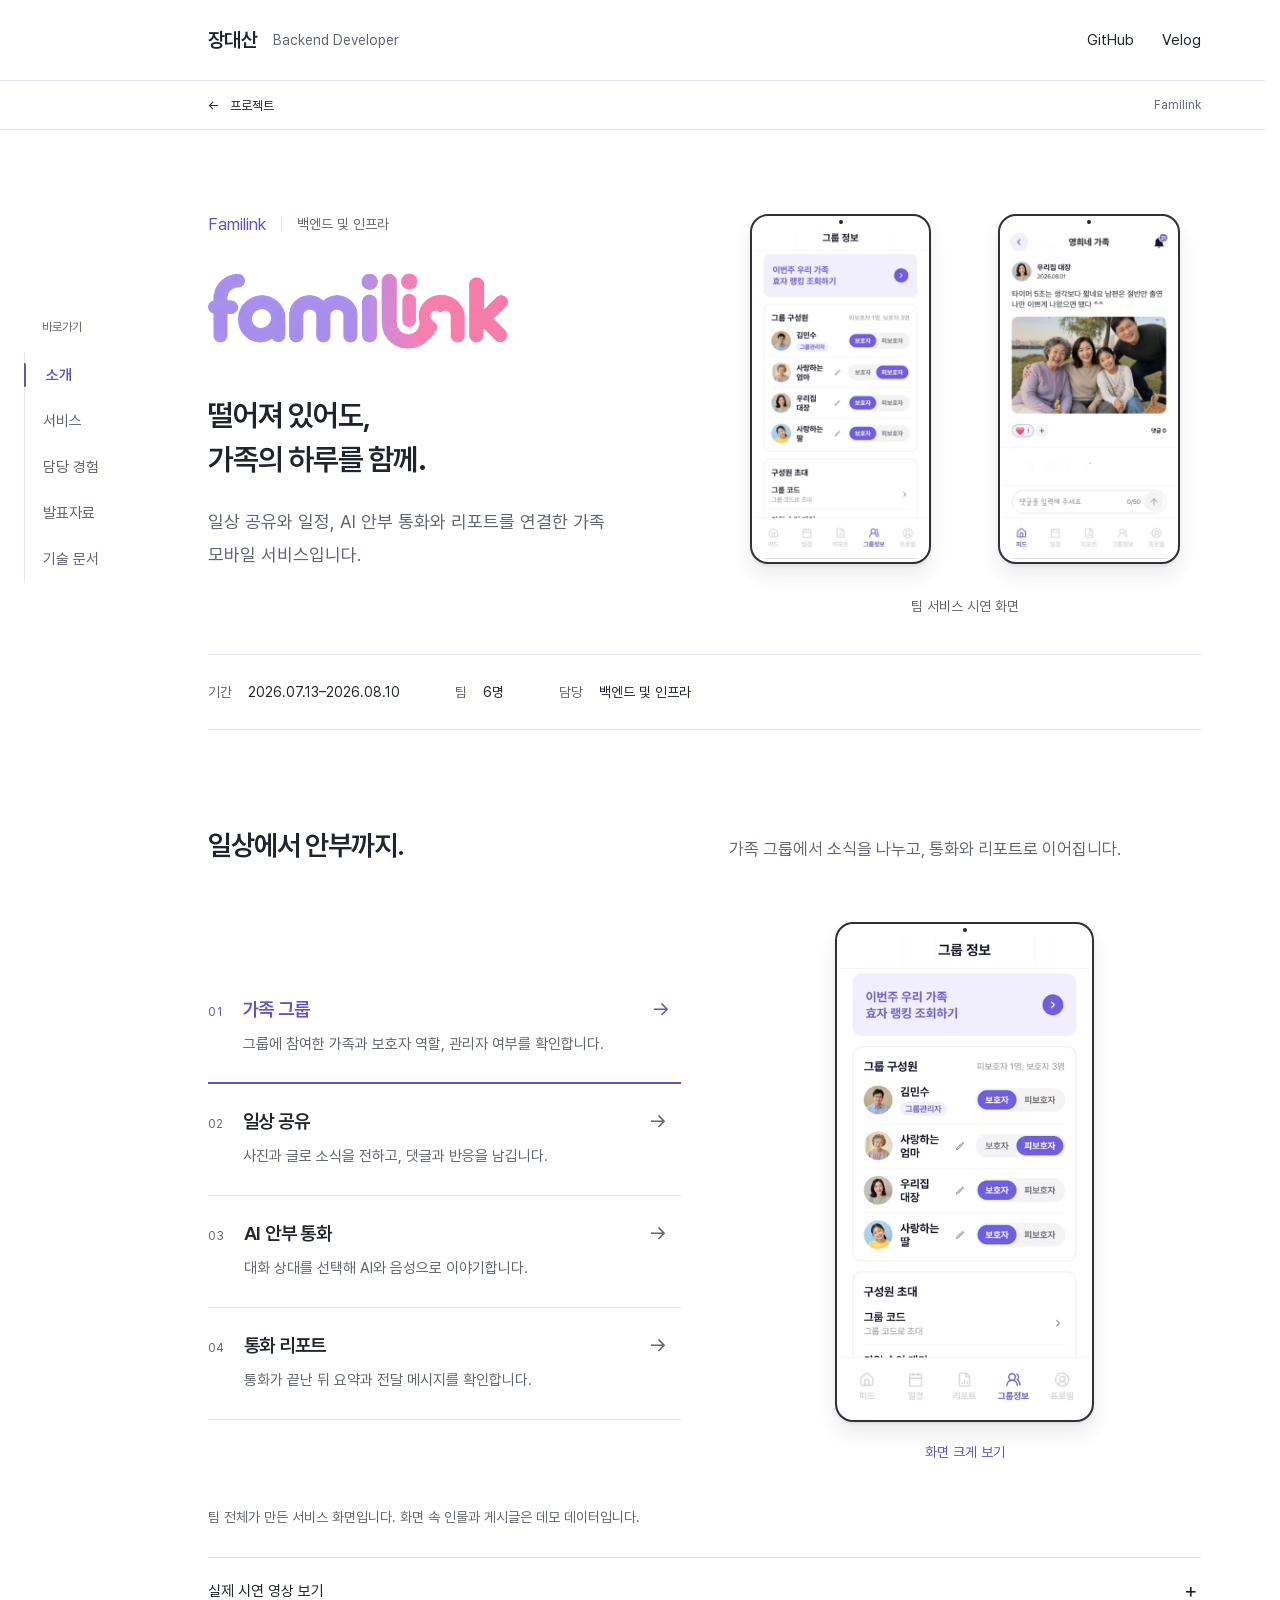
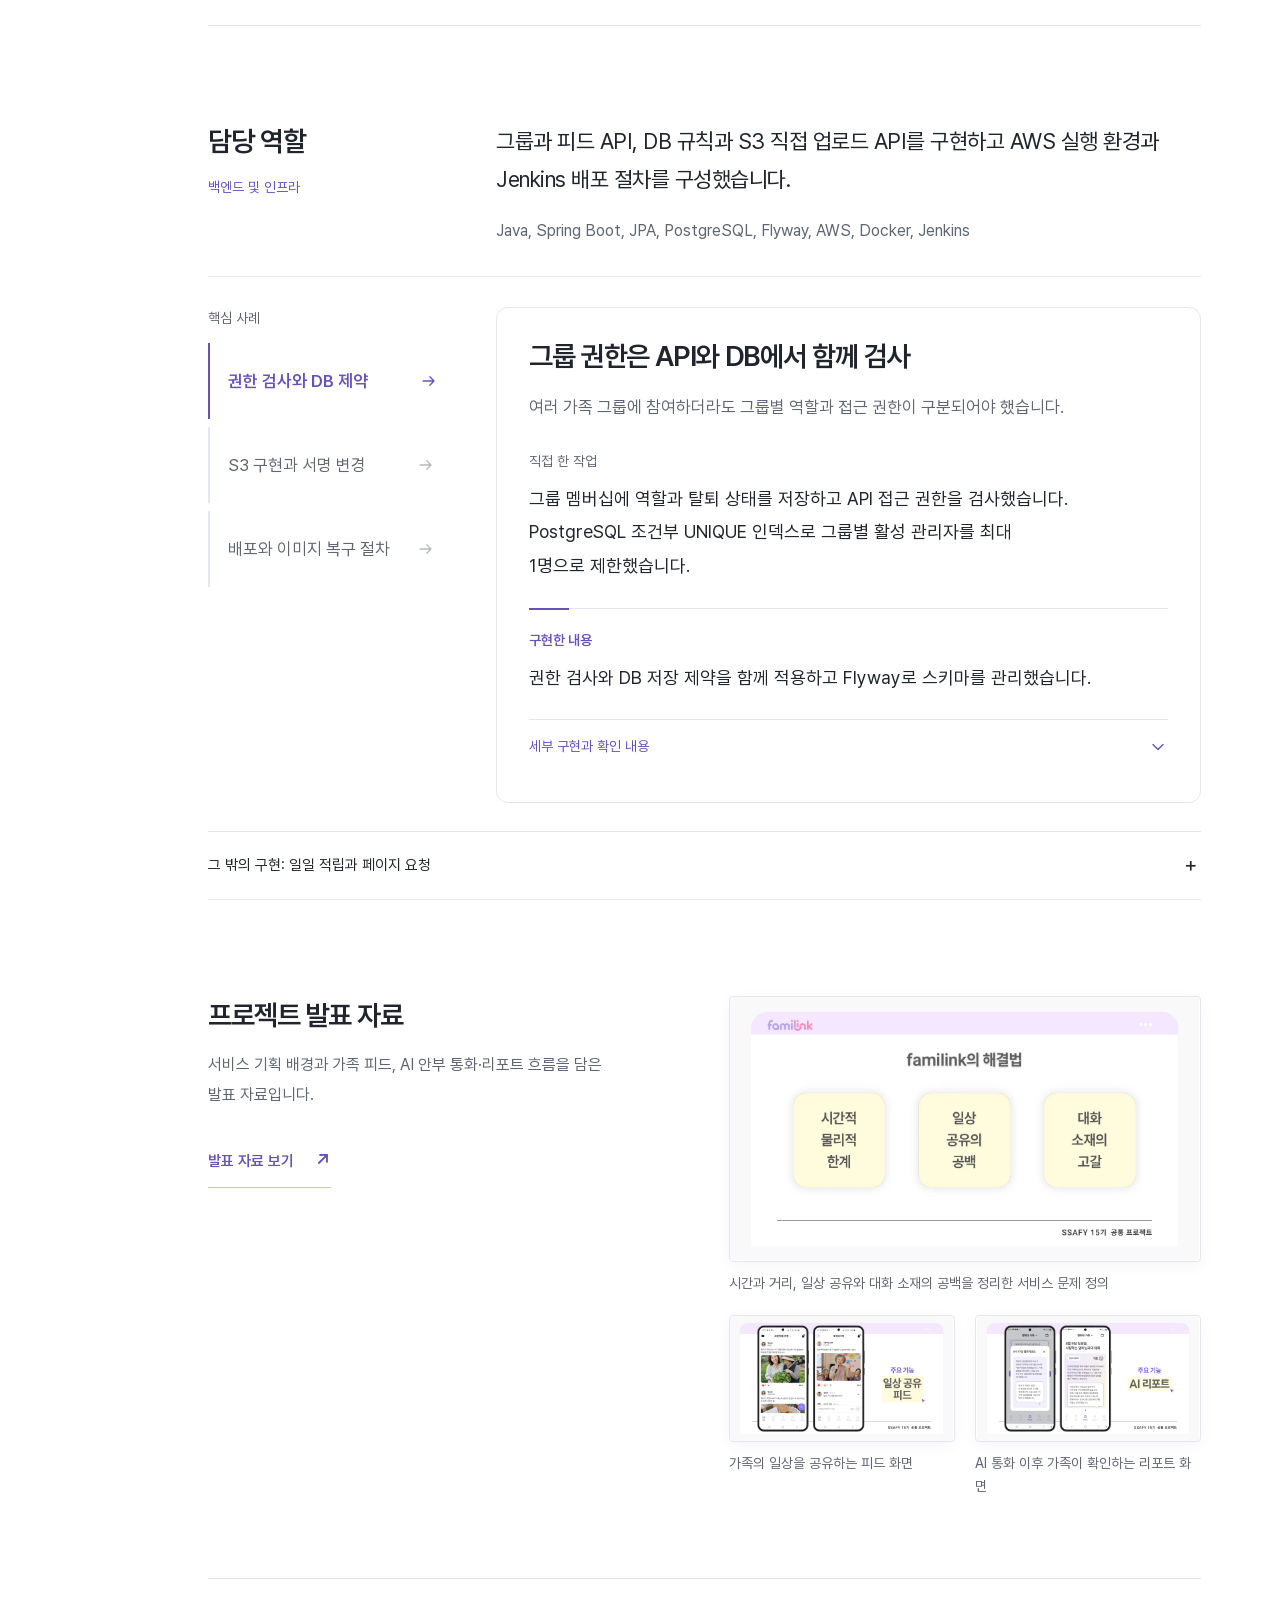
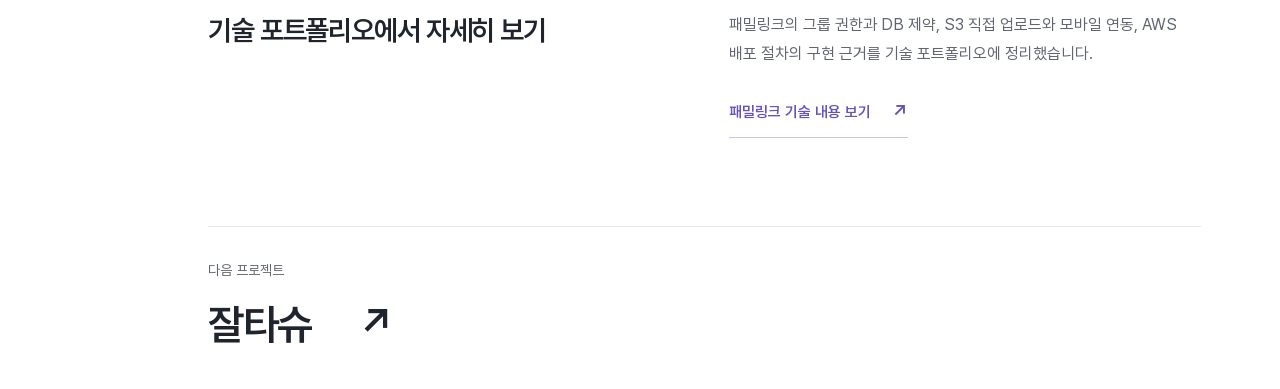
==== projects/familink/index.html @ 9b081c3e "Publish approved portfolio ver2 static files" ====
<!DOCTYPE html><html lang="ko"><head><meta charset="UTF-8"><meta name="viewport" content="width=device-width, initial-scale=1"><meta name="description" content="패밀링크의 실제 서비스 화면과 장대산의 백엔드 및 인프라 구현 경험"><meta name="robots" content="noindex,nofollow"><meta name="theme-color" content="#ffffff"><link rel="icon" href="/shell-favicon.svg"><link rel="preload" href="/fonts/Pretendard-Regular.woff2" as="font" type="font/woff2" crossorigin><title>패밀링크 | 장대산 백엔드 포트폴리오</title><meta name="astro-view-transitions-enabled" content="true"><meta name="astro-view-transitions-fallback" content="none"><script type="module" src="/_astro/ClientRouter.astro_astro_type_script_index_0_lang.BDCjmQ8c.js"></script><link rel="stylesheet" href="/_astro/PortfolioHeader.DW_E1AIn.css"><link rel="stylesheet" href="/_astro/project-logos.CfrNXeBV.css"><link rel="stylesheet" href="/_astro/ProjectReader.1JVlNIBc.css"></head><body><a class="skip-link" href="#main-content">본문 바로가기</a><div class="project-reader shell-with-outline theme-familink" data-reader data-astro-cid-iodezheq><header class="site-header"><a class="site-identity" href="/" aria-label="장대산 포트폴리오 홈">장대산<span>Backend Developer</span></a><nav aria-label="외부 링크"><a href="https://github.com/daesan12" target="_blank" rel="noopener noreferrer">GitHub</a><a href="https://velog.io/@diqkraud/posts" target="_blank" rel="noopener noreferrer">Velog</a></nav></header><aside class="scroll-outline outline-desktop-only" data-scroll-outline><p class="outline-caption" aria-hidden="true">바로가기</p><nav aria-label="패밀링크 페이지 목차"><span class="outline-indicator" data-outline-indicator aria-hidden="true"></span><a href="#overview" data-outline-link="overview" aria-current="location"><span>소개</span></a><a href="#screens" data-outline-link="screens"><span>서비스</span></a><a href="#contribution" data-outline-link="contribution"><span>담당 경험</span></a><a href="#presentation" data-outline-link="presentation"><span>발표자료</span></a><a href="#materials" data-outline-link="materials"><span>기술 문서</span></a></nav></aside><script type="module">var e;function t(){e?.(),e=void 0;let t=document.querySelector(`[data-scroll-outline]`);if(!t)return;let n=new AbortController,r=n.signal,i=[...t.querySelectorAll(`[data-outline-link]`)],a=[...document.querySelectorAll(`[data-section-link]`)],o=i.map(e=>document.getElementById(e.dataset.outlineLink)),s=t.querySelector(`nav`),c=t.querySelector(`[data-outline-indicator]`),l=matchMedia(`(prefers-reduced-motion: reduce)`),u=matchMedia(`(min-width:1280px)`),d=document.querySelector(`.site-header`),f=document.querySelector(`.project-progress`),p=document.querySelector(`main`),m=[],h=[],g=0,_=!0,v=-1,y=null,b=160,x=0,S=()=>{g=0,_&&=(m=o.map(e=>e?e.getBoundingClientRect().top+scrollY:1/0),h=i.map(e=>e.offsetTop+(e.offsetHeight-24)/2),b=u.matches?Math.min(200,innerHeight*.24):f?f.offsetHeight+30:(d?.offsetHeight||0)+t.offsetHeight+24,x=document.documentElement.scrollHeight-innerHeight,!1);let e=0;if(m.forEach((t,n)=>{t<=scrollY+b&&(e=n)}),scrollY>0&&scrollY>=x-6&&(e=i.length-1),y!==null&&(e=y),e!==v&&(v=e,i.forEach((t,n)=>{n===e?t.setAttribute(`aria-current`,`location`):t.removeAttribute(`aria-current`)}),a.forEach(t=>{t.dataset.sectionLink===i[e].dataset.outlineLink?t.setAttribute(`aria-current`,`location`):t.removeAttribute(`aria-current`)}),c.style.transform=`translateY(${h[e]||0}px)`,!u.matches&&t.offsetHeight)){let t=i[e];s.scrollTo({left:Math.max(0,t.offsetLeft-(s.clientWidth-t.offsetWidth)/2),behavior:l.matches?`instant`:`smooth`})}},C=()=>{g||=requestAnimationFrame(S)},w=()=>{_=!0,v=-1,C()},T=()=>{y!==null&&(y=null,v=-1,C())},E=e=>{y=e,v=-1,C()};i.forEach((e,t)=>e.addEventListener(`click`,n=>{if(n.ctrlKey||n.metaKey||n.shiftKey||n.altKey||!o[t]||(E(t),n.defaultPrevented))return;n.preventDefault();let r=o[t];r.hasAttribute(`tabindex`)||(r.tabIndex=-1);let i=new URL(location.href);i.hash=e.hash,history.replaceState(history.state,``,i),r.focus({preventScroll:!0}),r.scrollIntoView({block:`start`,behavior:l.matches?`instant`:`smooth`})},{signal:r})),a.forEach(e=>e.addEventListener(`click`,t=>{if(t.ctrlKey||t.metaKey||t.shiftKey||t.altKey)return;let n=i.findIndex(t=>t.dataset.outlineLink===e.dataset.sectionLink);n>=0&&E(n)},{signal:r})),addEventListener(`wheel`,T,{passive:!0,signal:r}),addEventListener(`touchstart`,T,{passive:!0,signal:r}),addEventListener(`pointerdown`,e=>{e.target?.closest(`[data-scroll-outline],[data-section-link]`)||T()},{passive:!0,signal:r}),addEventListener(`keydown`,e=>{e.target?.closest(`input,textarea,select,[role="tablist"],[contenteditable="true"]`)||[`ArrowUp`,`ArrowDown`,`PageUp`,`PageDown`,`Home`,`End`,` `].includes(e.key)&&T()},{signal:r}),addEventListener(`scroll`,C,{passive:!0,signal:r}),addEventListener(`resize`,w,{signal:r}),u.addEventListener(`change`,w,{signal:r}),document.querySelectorAll(`details`).forEach(e=>e.addEventListener(`toggle`,w,{signal:r}));let D=typeof ResizeObserver<`u`?new ResizeObserver(w):void 0;p&&D?.observe(p),document.fonts.ready.then(()=>{r.aborted||w()}),S(),e=()=>{n.abort(),D?.disconnect(),cancelAnimationFrame(g)}}document.addEventListener(`astro:page-load`,t),document.addEventListener(`astro:before-swap`,()=>e?.()),document.readyState!==`loading`&&t();</script><div class="project-progress" data-astro-cid-iodezheq><div data-astro-cid-iodezheq><a href="/#projects" class="project-back" aria-label="홈의 프로젝트 목록으로" data-astro-cid-iodezheq>← <span data-astro-cid-iodezheq>프로젝트</span></a><nav aria-label="패밀링크 페이지 탐색" data-astro-cid-iodezheq><a href="#overview" data-section-link="overview" aria-current="location" data-astro-cid-iodezheq>소개</a><a href="#screens" data-section-link="screens" data-astro-cid-iodezheq>서비스</a><a href="#contribution" data-section-link="contribution" data-astro-cid-iodezheq>담당 경험</a><a href="#presentation" data-section-link="presentation" data-astro-cid-iodezheq>발표자료</a><a href="#materials" data-section-link="materials" data-astro-cid-iodezheq>기술 문서</a></nav><span class="progress-name" data-astro-cid-iodezheq>Familink</span></div></div><main id="main-content" class="workspace" data-astro-cid-iodezheq><section id="overview" class="study-hero" data-toc-section tabindex="-1" data-astro-cid-iodezheq><div class="hero-copy" data-astro-cid-iodezheq><p class="project-name" data-astro-cid-iodezheq>Familink<span data-astro-cid-iodezheq>백엔드 및 인프라</span></p><h1 class="project-brand" data-astro-cid-iodezheq><img class="project-brand-image" src="/images/familink/service/logo-hires-20261025.png" width="2172" height="724" alt="패밀링크" data-astro-cid-iodezheq></h1><h2 data-astro-cid-iodezheq><span data-astro-cid-iodezheq>떨어져 있어도,</span><span data-astro-cid-iodezheq>가족의 하루를 함께.</span></h2><p class="service-description" data-astro-cid-iodezheq>일상 공유와 일정, AI 안부 통화와 리포트를 연결한 가족 모바일 서비스입니다.</p></div><div class="hero-media" aria-label="패밀링크 실제 시연 화면" data-astro-cid-iodezheq><div class="hero-screen" style="min-width:0" data-astro-cid-iodezheq><div class="project-device" style="--screen-width:720;--screen-height:1390;--capture-height:111.07913669064749%;--capture-top:-4.60431654676259%"><div class="project-device-display"><img class="project-device-capture" src="/images/familink/service/group.webp" width="720" height="1544" alt="패밀링크 그룹 정보 화면. 보호자와 피보호자, 그룹 관리자가 구분되어 있다." loading="eager" fetchpriority="high"></div></div></div><div class="hero-screen" style="min-width:0" data-astro-cid-iodezheq><div class="project-device" style="--screen-width:720;--screen-height:1390;--capture-height:111.07913669064749%;--capture-top:-4.60431654676259%"><div class="project-device-display"><img class="project-device-capture" src="/images/familink/service/feed.webp" width="720" height="1544" alt="패밀링크 가족 피드 상세 화면. 사진 게시글과 반응, 댓글 입력 영역이 보인다." loading="eager" fetchpriority="auto"></div></div></div><span data-astro-cid-iodezheq>팀 서비스 시연 화면</span></div><dl class="project-facts" data-astro-cid-iodezheq><div data-astro-cid-iodezheq><dt data-astro-cid-iodezheq>기간</dt><dd data-astro-cid-iodezheq>2026.07.13–2026.08.10</dd></div><div data-astro-cid-iodezheq><dt data-astro-cid-iodezheq>팀</dt><dd data-astro-cid-iodezheq>6명</dd></div><div data-astro-cid-iodezheq><dt data-astro-cid-iodezheq>담당</dt><dd data-astro-cid-iodezheq>백엔드 및 인프라</dd></div></dl></section><section id="screens" class="study-section service-section" data-toc-section tabindex="-1" data-astro-cid-iodezheq><div class="section-heading" data-reveal data-astro-cid-iodezheq><h2 data-astro-cid-iodezheq>일상에서 안부까지.</h2><p data-astro-cid-iodezheq>가족 그룹에서 소식을 나누고, 통화와 리포트로 이어집니다.</p></div><div class="service-explorer" data-explorer><div class="screen-steps" aria-label="서비스 화면 선택"><a href="#screen-0" data-screen-choice="0" class="screen-step is-active"><span class="step-count" aria-hidden="true">01</span><span><strong>가족 그룹</strong><span class="step-description">그룹에 참여한 가족과 보호자 역할, 관리자 여부를 확인합니다.</span></span><span class="step-arrow" aria-hidden="true">→</span></a><a href="#screen-1" data-screen-choice="1" class="screen-step"><span class="step-count" aria-hidden="true">02</span><span><strong>일상 공유</strong><span class="step-description">사진과 글로 소식을 전하고, 댓글과 반응을 남깁니다.</span></span><span class="step-arrow" aria-hidden="true">→</span></a><a href="#screen-2" data-screen-choice="2" class="screen-step"><span class="step-count" aria-hidden="true">03</span><span><strong>AI 안부 통화</strong><span class="step-description">대화 상대를 선택해 AI와 음성으로 이야기합니다.</span></span><span class="step-arrow" aria-hidden="true">→</span></a><a href="#screen-3" data-screen-choice="3" class="screen-step"><span class="step-count" aria-hidden="true">04</span><span><strong>통화 리포트</strong><span class="step-description">통화가 끝난 뒤 요약과 전달 메시지를 확인합니다.</span></span><span class="step-arrow" aria-hidden="true">→</span></a></div><div class="screen-panels"><figure id="screen-0" data-screen-panel="0" class="screen-panel" aria-label="가족 그룹 서비스 화면"><a href="/images/familink/service/group.webp" data-enlarge data-title="가족 그룹" data-alt="패밀링크 그룹 정보 화면. 보호자와 피보호자, 그룹 관리자가 구분되어 있다." class="screen-zoom" aria-label="가족 그룹 화면 확대"><div class="project-device" style="--screen-width:720;--screen-height:1390;--capture-height:111.07913669064749%;--capture-top:-4.60431654676259%"><div class="project-device-display"><img class="project-device-capture" src="/images/familink/service/group.webp" width="720" height="1544" alt="패밀링크 그룹 정보 화면. 보호자와 피보호자, 그룹 관리자가 구분되어 있다." loading="lazy" fetchpriority="auto"></div></div><span>화면 크게 보기</span></a><p class="selected-screen-description">그룹에 참여한 가족과 보호자 역할, 관리자 여부를 확인합니다.</p></figure><figure id="screen-1" data-screen-panel="1" class="screen-panel" aria-label="일상 공유 서비스 화면"><a href="/images/familink/service/feed.webp" data-enlarge data-title="일상 공유" data-alt="패밀링크 가족 피드 상세 화면. 사진 게시글과 반응, 댓글 입력 영역이 보인다." class="screen-zoom" aria-label="일상 공유 화면 확대"><div class="project-device" style="--screen-width:720;--screen-height:1390;--capture-height:111.07913669064749%;--capture-top:-4.60431654676259%"><div class="project-device-display"><img class="project-device-capture" src="/images/familink/service/feed.webp" width="720" height="1544" alt="패밀링크 가족 피드 상세 화면. 사진 게시글과 반응, 댓글 입력 영역이 보인다." loading="lazy" fetchpriority="auto"></div></div><span>화면 크게 보기</span></a><p class="selected-screen-description">사진과 글로 소식을 전하고, 댓글과 반응을 남깁니다.</p></figure><figure id="screen-2" data-screen-panel="2" class="screen-panel" aria-label="AI 안부 통화 서비스 화면"><a href="/images/familink/service/persona.webp" data-enlarge data-title="AI 안부 통화" data-alt="패밀링크 AI 안부 통화의 대화 상대 선택 화면." class="screen-zoom" aria-label="AI 안부 통화 화면 확대"><div class="project-device" style="--screen-width:720;--screen-height:1400;--capture-height:111.42857142857143%;--capture-top:-4.571428571428571%"><div class="project-device-display"><img class="project-device-capture" src="/images/familink/service/persona.webp" width="720" height="1560" alt="패밀링크 AI 안부 통화의 대화 상대 선택 화면." loading="lazy" fetchpriority="auto"></div></div><span>화면 크게 보기</span></a><p class="selected-screen-description">대화 상대를 선택해 AI와 음성으로 이야기합니다.</p></figure><figure id="screen-3" data-screen-panel="3" class="screen-panel" aria-label="통화 리포트 서비스 화면"><a href="/images/familink/service/report.webp" data-enlarge data-title="통화 리포트" data-alt="패밀링크 통화 리포트 화면. 통화 요약과 가족에게 전달할 내용이 표시되어 있다." class="screen-zoom" aria-label="통화 리포트 화면 확대"><div class="project-device" style="--screen-width:688;--screen-height:1736;--capture-height:103.68663594470047%;--capture-top:-3.686635944700461%"><div class="project-device-display"><img class="project-device-capture" src="/images/familink/service/report.webp" width="688" height="1800" alt="패밀링크 통화 리포트 화면. 통화 요약과 가족에게 전달할 내용이 표시되어 있다." loading="lazy" fetchpriority="auto"></div></div><span>화면 크게 보기</span></a><p class="selected-screen-description">통화가 끝난 뒤 요약과 전달 메시지를 확인합니다.</p></figure></div></div><p class="media-note">팀 전체가 만든 서비스 화면입니다. 화면 속 인물과 게시글은 데모 데이터입니다.</p><details class="demo-drawer" data-astro-cid-iodezheq><summary data-astro-cid-iodezheq>실제 시연 영상 보기<span aria-hidden="true" data-astro-cid-iodezheq>＋</span></summary><div class="demo-videos" data-astro-cid-iodezheq><figure data-astro-cid-iodezheq><video controls playsinline preload="none" poster="/images/familink/service/call-poster.webp" width="480" height="1040" aria-label="패밀링크 AI 안부 통화 시연" data-astro-cid-iodezheq><source src="/images/familink/service/ai-call.mp4" type="video/mp4" data-astro-cid-iodezheq></video><figcaption data-astro-cid-iodezheq>AI 안부 통화 / 팀 구현 기능</figcaption></figure></div></details></section><section id="contribution" class="study-section" data-toc-section tabindex="-1" data-astro-cid-iodezheq><div class="role-intro" data-reveal data-astro-cid-iodezheq><div data-astro-cid-iodezheq><h2 data-astro-cid-iodezheq>담당 역할</h2><p class="role-label" data-astro-cid-iodezheq>백엔드 및 인프라</p></div><div data-astro-cid-iodezheq><p class="role-summary" data-astro-cid-iodezheq>그룹과 피드 API, DB 규칙과 S3 직접 업로드 API를 구현하고 AWS 실행 환경과 Jenkins 배포 절차를 구성했습니다.</p><p class="technology" data-astro-cid-iodezheq>Java, Spring Boot, JPA, PostgreSQL, Flyway, AWS, Docker, Jenkins</p></div></div><div class="case-explorer" data-case-explorer data-reveal><div class="case-selector"><p class="case-selector-label">핵심 사례</p><nav class="case-choices" aria-label="패밀링크 기술 사례 선택"><a class="case-choice" href="#case-permissions" data-case-choice="permissions"><strong>권한 검사와 DB 제약</strong><svg class="case-choice-arrow" width="20" height="20" viewBox="0 0 24 24" fill="none" aria-hidden="true"><path d="M5 12h13m-5-5 5 5-5 5" stroke="currentColor" stroke-width="1.6" stroke-linecap="round" stroke-linejoin="round"></path></svg></a><a class="case-choice" href="#case-s3" data-case-choice="s3"><strong>S3 구현과 서명 변경</strong><svg class="case-choice-arrow" width="20" height="20" viewBox="0 0 24 24" fill="none" aria-hidden="true"><path d="M5 12h13m-5-5 5 5-5 5" stroke="currentColor" stroke-width="1.6" stroke-linecap="round" stroke-linejoin="round"></path></svg></a><a class="case-choice" href="#case-deployment" data-case-choice="deployment"><strong>배포와 이미지 복구 절차</strong><svg class="case-choice-arrow" width="20" height="20" viewBox="0 0 24 24" fill="none" aria-hidden="true"><path d="M5 12h13m-5-5 5 5-5 5" stroke="currentColor" stroke-width="1.6" stroke-linecap="round" stroke-linejoin="round"></path></svg></a></nav></div><div class="case-list"><article class="case-study" id="case-permissions" data-case-panel="permissions" tabindex="0"><div class="case-heading"><h3>그룹 권한은 API와 DB에서 함께 검사</h3><p>여러 가족 그룹에 참여하더라도 그룹별 역할과 접근 권한이 구분되어야 했습니다.</p></div><div class="case-body"><p class="case-work-label">직접 한 작업</p><p class="case-work">그룹 멤버십에 역할과 탈퇴 상태를 저장하고 API 접근 권한을 검사했습니다. PostgreSQL 조건부 UNIQUE 인덱스로 그룹별 활성 관리자를 최대 1명으로 제한했습니다.</p><div class="case-result"><span>구현한 내용</span><p>권한 검사와 DB 저장 제약을 함께 적용하고 Flyway로 스키마를 관리했습니다.</p></div><details class="case-details"><summary>세부 구현과 확인 내용<svg width="20" height="20" viewBox="0 0 24 24" fill="none" aria-hidden="true"><path d="m6 9 6 6 6-6" stroke="currentColor" stroke-width="1.6" stroke-linecap="round" stroke-linejoin="round"></path></svg></summary><div><p>계정과 그룹 멤버십을 분리해 역할, 관리자 여부와 탈퇴 상태를 저장했습니다. 피드, 댓글과 반응 API에서 활성 구성원과 작성자 권한을 검사하고, PostgreSQL 조건부 UNIQUE 인덱스로 그룹별 활성 관리자를 최대 1명으로 제한했습니다.</p><p>활성 관리자 최대 1명을 제한합니다. 반드시 1명 존재하는 조건은 아닙니다.</p><a class="text-link" href="/docs/jang-daesan-technical-portfolio-v21.pdf#page=3" target="_blank" rel="noopener noreferrer">기술 포트폴리오 보기 ↗</a></div></details></div></article><article class="case-study" id="case-s3" data-case-panel="s3" tabindex="0"><div class="case-heading"><h3>모바일 업로드 실패에서 서명 조건까지</h3><p>URL 발급 API와 수동 curl PUT은 성공했지만, 모바일 앱의 업로드는 실패했습니다.</p></div><div class="case-body"><p class="case-work-label">직접 한 작업</p><p class="case-work">Presigned PUT URL API와 실제 S3 연결, HeadObject 검증 및 비공개 GET URL을 구현했습니다. 모바일 Blob 전송 기준을 맞추고 Content-Length를 서명 조건에서 제외했습니다.</p><div class="case-result"><span>확인한 결과</span><p>추가 검증(2026-10-19): 로컬 서명 테스트에서 Provider 회귀 테스트 3건 통과.</p></div><details class="case-details"><summary>세부 구현과 확인 내용<svg width="20" height="20" viewBox="0 0 24 24" fill="none" aria-hidden="true"><path d="m6 9 6 6 6-6" stroke="currentColor" stroke-width="1.6" stroke-linecap="round" stroke-linejoin="round"></path></svg></summary><div><p>기존 계약에 따라 Presigned PUT URL 발급 API를 구현하고, 실제 S3 연동과 HeadObject 객체 검증, 비공개 조회용 GET URL을 연결했습니다. 모바일에서는 실제 Blob 크기로 URL을 요청하고 같은 Blob을 전송하도록 보완했습니다. 백엔드는 Content-Type을 유지하고 Content-Length를 서명 조건과 반환 헤더에서 제외했습니다.</p><p>추가 검증의 범위는 AWS SDK의 로컬 서명 헤더입니다.</p><a class="text-link" href="/docs/jang-daesan-technical-portfolio-v21.pdf#page=6" target="_blank" rel="noopener noreferrer">기술 포트폴리오 보기 ↗</a></div></details></div></article><article class="case-study" id="case-deployment" data-case-panel="deployment" tabindex="0"><div class="case-heading"><h3>배포할 이미지와 복구할 이미지를 구분</h3><p>배포할 버전과 실패 시 다시 실행할 이전 이미지를 구분할 수 있어야 했습니다.</p></div><div class="case-body"><p class="case-work-label">직접 한 작업</p><p class="case-work">Jenkins에서 Docker 이미지를 빌드해 Commit SHA 태그로 ECR에 저장하고, SSM으로 운영 EC2 배포를 연결했습니다.</p><div class="case-result"><span>구현한 내용</span><p>Health Check 실패 시 기록해 둔 이전 이미지로 재기동하는 절차를 구현했습니다.</p></div><details class="case-details"><summary>세부 구현과 확인 내용<svg width="20" height="20" viewBox="0 0 24 24" fill="none" aria-hidden="true"><path d="m6 9 6 6 6-6" stroke="currentColor" stroke-width="1.6" stroke-linecap="round" stroke-linejoin="round"></path></svg></summary><div><p>팀 프로젝트 기간에 EC2, RDS, S3 환경을 구성했습니다. Jenkins에서 Docker 이미지를 빌드해 Commit SHA 태그로 ECR에 업로드하고, SSM Run Command로 운영 EC2의 배포 스크립트를 실행하도록 연결했습니다.</p><p>이미지 복구와 DB 스키마 복구는 별개입니다.</p><a class="text-link" href="/docs/jang-daesan-technical-portfolio-v21.pdf#page=8" target="_blank" rel="noopener noreferrer">기술 포트폴리오 보기 ↗</a></div></details></div></article></div></div><script type="module">var e;function t(){e?.(),e=void 0;let t=document.querySelector(`[data-case-explorer]`);if(!t)return;let n=new AbortController,r=n.signal,i=[...t.querySelectorAll(`[data-case-choice]`)],a=[...t.querySelectorAll(`[data-case-panel]`)],o=t.querySelector(`.case-choices`),s=matchMedia(`(prefers-reduced-motion: reduce)`),c=matchMedia(`(max-width:760px)`),l,u=0;o.setAttribute(`role`,`tablist`);let d=()=>o.setAttribute(`aria-orientation`,c.matches?`horizontal`:`vertical`);d(),c.addEventListener(`change`,d,{signal:r}),i.forEach((e,t)=>{e.id=`case-tab-${e.dataset.caseChoice}`,e.setAttribute(`role`,`tab`),e.setAttribute(`aria-controls`,a[t].id),a[t].setAttribute(`role`,`tabpanel`),a[t].setAttribute(`aria-labelledby`,e.id)});let f=(e,t=!0,n=!0)=>{if(l?.cancel(),i.forEach((t,n)=>{t.setAttribute(`aria-selected`,String(n===e)),t.tabIndex=n===e?0:-1,a[n].hidden=n!==e}),n&&!s.matches&&(l=a[e].animate([{opacity:0,transform:`translateY(10px)`},{opacity:1,transform:`translateY(0)`}],{duration:240,easing:`cubic-bezier(.2,.7,.2,1)`})),t){let t=new URL(location.href);t.searchParams.set(`case`,i[e].dataset.caseChoice),t.hash=a[e].id,history.replaceState(history.state,``,t)}},p=new URL(location.href),m=i.findIndex(e=>e.hash===p.hash),h=m>=0?m:i.findIndex(e=>e.dataset.caseChoice===p.searchParams.get(`case`));f(Math.max(0,h),!1,!1),t.classList.add(`case-explorer-ready`);let g=document.getElementById(p.hash.slice(1));g&&(g.matches(`[data-case-panel]`)||g.hasAttribute(`data-toc-section`))&&(u=requestAnimationFrame(()=>{u=requestAnimationFrame(()=>{location.hash===p.hash&&g.scrollIntoView({block:`start`,behavior:`instant`})})})),i.forEach((e,t)=>{e.addEventListener(`click`,e=>{e.ctrlKey||e.metaKey||e.shiftKey||e.altKey||(e.preventDefault(),f(t))},{signal:r}),e.addEventListener(`keydown`,e=>{let n=t;if(e.key===`Home`)n=0;else if(e.key===`End`)n=i.length-1;else if(e.key===(c.matches?`ArrowRight`:`ArrowDown`))n=(t+1)%i.length;else if(e.key===(c.matches?`ArrowLeft`:`ArrowUp`))n=(t+i.length-1)%i.length;else if(e.key===` `){e.preventDefault(),f(t);return}else return;e.preventDefault(),f(n),i[n].focus({preventScroll:!0})},{signal:r})}),s.addEventListener(`change`,()=>{s.matches&&l?.finish()},{signal:r}),e=()=>{n.abort(),l?.cancel(),cancelAnimationFrame(u)}}document.addEventListener(`astro:page-load`,t),document.addEventListener(`astro:before-swap`,()=>e?.()),document.readyState!==`loading`&&t();</script><details class="extra-work" data-astro-cid-iodezheq><summary data-astro-cid-iodezheq>그 밖의 구현: 일일 적립과 페이지 요청<span aria-hidden="true" data-astro-cid-iodezheq>＋</span></summary><div data-astro-cid-iodezheq><h3 data-astro-cid-iodezheq>그룹별 일일 적립</h3><p data-astro-cid-iodezheq>그룹 구성원과 KST 날짜를 기준으로 UNIQUE 제약과 ON CONFLICT DO NOTHING을 적용했습니다. 게시글을 삭제해도 적립 기록은 유지됩니다.</p><h3 data-astro-cid-iodezheq>QA 페이지 요청 계약 수정</h3><p data-astro-cid-iodezheq>공통 요청 검증, ID 보조 정렬, DB 조회 단계의 필터와 페이지 제한을 적용했습니다.</p><a class="text-link" href="/docs/jang-daesan-technical-portfolio-v21.pdf#page=4" target="_blank" rel="noopener noreferrer" data-astro-cid-iodezheq>관련 구현 보기 ↗</a></div></details></section><section id="presentation" class="study-section presentation-section" data-toc-section tabindex="-1" data-reveal data-astro-cid-iodezheq><div class="presentation-summary" data-presentation data-slides="[{&quot;sourcePage&quot;:1,&quot;src&quot;:&quot;/images/familink/presentation/slide-01.webp&quot;,&quot;title&quot;:&quot;프로젝트 소개&quot;,&quot;note&quot;:&quot;가족의 일상을 대화로 잇는 패밀링크 팀 서비스 소개&quot;},{&quot;sourcePage&quot;:7,&quot;src&quot;:&quot;/images/familink/presentation/slide-07.webp&quot;,&quot;title&quot;:&quot;대화 소재의 공백&quot;,&quot;note&quot;:&quot;가족 사이에 나눌 대화 소재가 부족한 기획 상황&quot;},{&quot;sourcePage&quot;:8,&quot;src&quot;:&quot;/images/familink/presentation/slide-08.png&quot;,&quot;title&quot;:&quot;자녀 동거 가구의 변화&quot;,&quot;note&quot;:&quot;팀 발표에서 기획 배경으로 인용한 자녀 동거 가구 비율 자료&quot;},{&quot;sourcePage&quot;:9,&quot;src&quot;:&quot;/images/familink/presentation/slide-09.png&quot;,&quot;title&quot;:&quot;비동거 자녀와의 연락 빈도&quot;,&quot;note&quot;:&quot;팀 발표에서 기획 배경으로 인용한 비동거 자녀와의 연락 빈도 자료&quot;},{&quot;sourcePage&quot;:10,&quot;src&quot;:&quot;/images/familink/presentation/slide-10.png&quot;,&quot;title&quot;:&quot;피보호자의 고민&quot;,&quot;note&quot;:&quot;감정을 나눌 상대와 가족에게 연락할 때의 부담을 다룬 기획 상황&quot;},{&quot;sourcePage&quot;:11,&quot;src&quot;:&quot;/images/familink/presentation/slide-11.png&quot;,&quot;title&quot;:&quot;보호자의 고민&quot;,&quot;note&quot;:&quot;바쁜 일상과 대화 소재 부족으로 연락을 어려워하는 기획 상황&quot;},{&quot;sourcePage&quot;:14,&quot;src&quot;:&quot;/images/familink/presentation/slide-14.webp&quot;,&quot;title&quot;:&quot;서비스 문제 정의&quot;,&quot;note&quot;:&quot;시간과 거리, 일상 공유와 대화 소재의 공백을 정리한 서비스 문제 정의&quot;},{&quot;sourcePage&quot;:15,&quot;src&quot;:&quot;/images/familink/presentation/slide-15.png&quot;,&quot;title&quot;:&quot;AI 안부 통화의 역할&quot;,&quot;note&quot;:&quot;가족 사이 대화 소재를 연결하는 페르소나 AI 통화 구상&quot;},{&quot;sourcePage&quot;:16,&quot;src&quot;:&quot;/images/familink/presentation/slide-16.webp&quot;,&quot;title&quot;:&quot;AI 안부 통화 화면&quot;,&quot;note&quot;:&quot;페르소나를 선택해 안부 통화로 이어지는 팀 서비스 화면&quot;},{&quot;sourcePage&quot;:18,&quot;src&quot;:&quot;/images/familink/presentation/slide-18.png&quot;,&quot;title&quot;:&quot;피드와 일정 공유의 역할&quot;,&quot;note&quot;:&quot;AI 통화에 가족의 일상과 일정을 연결하는 서비스 구성&quot;},{&quot;sourcePage&quot;:19,&quot;src&quot;:&quot;/images/familink/presentation/slide-19.webp&quot;,&quot;title&quot;:&quot;일상 공유 피드&quot;,&quot;note&quot;:&quot;가족의 일상을 공유하는 피드 화면&quot;},{&quot;sourcePage&quot;:20,&quot;src&quot;:&quot;/images/familink/presentation/slide-20.webp&quot;,&quot;title&quot;:&quot;가족 일정 공유&quot;,&quot;note&quot;:&quot;가족의 일정을 공유하는 캘린더 화면&quot;},{&quot;sourcePage&quot;:22,&quot;src&quot;:&quot;/images/familink/presentation/slide-22.png&quot;,&quot;title&quot;:&quot;AI 리포트로 이어지는 흐름&quot;,&quot;note&quot;:&quot;통화 내용을 가족이 확인할 리포트로 연결하는 서비스 구성&quot;},{&quot;sourcePage&quot;:23,&quot;src&quot;:&quot;/images/familink/presentation/slide-23.webp&quot;,&quot;title&quot;:&quot;AI 통화 리포트&quot;,&quot;note&quot;:&quot;AI 통화 이후 가족이 확인하는 리포트 화면&quot;},{&quot;sourcePage&quot;:30,&quot;src&quot;:&quot;/images/familink/presentation/slide-30.png&quot;,&quot;title&quot;:&quot;실시간 페르소나 통화&quot;,&quot;note&quot;:&quot;팀 발표에 담긴 실시간 페르소나별 AI 통화 구성&quot;},{&quot;sourcePage&quot;:31,&quot;src&quot;:&quot;/images/familink/presentation/slide-31.png&quot;,&quot;title&quot;:&quot;Speech-to-Speech 선택&quot;,&quot;note&quot;:&quot;팀 발표에서 설명한 음성 통화 방식과 선택 이유&quot;},{&quot;sourcePage&quot;:32,&quot;src&quot;:&quot;/images/familink/presentation/slide-32.webp&quot;,&quot;title&quot;:&quot;통화에 맥락 연결&quot;,&quot;note&quot;:&quot;통화 시작 전 Context Injection과 통화 중 Tool Calling&quot;},{&quot;sourcePage&quot;:33,&quot;src&quot;:&quot;/images/familink/presentation/slide-33.png&quot;,&quot;title&quot;:&quot;일상 정보를 통화에 반영&quot;,&quot;note&quot;:&quot;피드의 사진과 영상, 일정을 통화에 연결하는 팀 AI 구성&quot;},{&quot;sourcePage&quot;:34,&quot;src&quot;:&quot;/images/familink/presentation/slide-34.png&quot;,&quot;title&quot;:&quot;AI 리포트 생성&quot;,&quot;note&quot;:&quot;통화 이후 리포트를 생성하는 팀 AI 구성&quot;},{&quot;sourcePage&quot;:39,&quot;src&quot;:&quot;/images/familink/presentation/slide-39.webp&quot;,&quot;title&quot;:&quot;콘텐츠의 연결&quot;,&quot;note&quot;:&quot;피드와 일정, AI 통화와 리포트가 순환하는 서비스 흐름&quot;}]" data-project-name="패밀링크" data-astro-cid-sknv3qkd><div class="presentation-copy" data-astro-cid-sknv3qkd><h2 data-astro-cid-sknv3qkd>프로젝트 발표 자료</h2><p data-astro-cid-sknv3qkd>서비스 기획 배경과 가족 피드, AI 안부 통화·리포트 흐름을 담은 발표 자료입니다.</p><a class="primary-link reading-action" href="/images/familink/presentation/slide-01.webp" data-open-deck="0" data-astro-cid-sknv3qkd>발표 자료 보기<span aria-hidden="true" data-astro-cid-sknv3qkd>↗</span></a></div><div class="slide-previews" data-astro-cid-sknv3qkd><figure data-source-page="14" data-astro-cid-sknv3qkd><img src="/images/familink/presentation/slide-14.webp" alt="패밀링크 팀 발표: 서비스 문제 정의" width="1400" height="788" loading="lazy" data-astro-cid-sknv3qkd><figcaption data-astro-cid-sknv3qkd>시간과 거리, 일상 공유와 대화 소재의 공백을 정리한 서비스 문제 정의</figcaption></figure><figure data-source-page="19" data-astro-cid-sknv3qkd><img src="/images/familink/presentation/slide-19.webp" alt="패밀링크 팀 발표: 일상 공유 피드" width="1400" height="788" loading="lazy" data-astro-cid-sknv3qkd><figcaption data-astro-cid-sknv3qkd>가족의 일상을 공유하는 피드 화면</figcaption></figure><figure data-source-page="23" data-astro-cid-sknv3qkd><img src="/images/familink/presentation/slide-23.webp" alt="패밀링크 팀 발표: AI 통화 리포트" width="1400" height="788" loading="lazy" data-astro-cid-sknv3qkd><figcaption data-astro-cid-sknv3qkd>AI 통화 이후 가족이 확인하는 리포트 화면</figcaption></figure></div><noscript><p data-astro-cid-sknv3qkd>발표 슬라이드 이미지로 보기</p><ol data-astro-cid-sknv3qkd><li data-astro-cid-sknv3qkd><a class="text-link" href="/images/familink/presentation/slide-01.webp" data-astro-cid-sknv3qkd>프로젝트 소개</a></li><li data-astro-cid-sknv3qkd><a class="text-link" href="/images/familink/presentation/slide-07.webp" data-astro-cid-sknv3qkd>대화 소재의 공백</a></li><li data-astro-cid-sknv3qkd><a class="text-link" href="/images/familink/presentation/slide-08.png" data-astro-cid-sknv3qkd>자녀 동거 가구의 변화</a></li><li data-astro-cid-sknv3qkd><a class="text-link" href="/images/familink/presentation/slide-09.png" data-astro-cid-sknv3qkd>비동거 자녀와의 연락 빈도</a></li><li data-astro-cid-sknv3qkd><a class="text-link" href="/images/familink/presentation/slide-10.png" data-astro-cid-sknv3qkd>피보호자의 고민</a></li><li data-astro-cid-sknv3qkd><a class="text-link" href="/images/familink/presentation/slide-11.png" data-astro-cid-sknv3qkd>보호자의 고민</a></li><li data-astro-cid-sknv3qkd><a class="text-link" href="/images/familink/presentation/slide-14.webp" data-astro-cid-sknv3qkd>서비스 문제 정의</a></li><li data-astro-cid-sknv3qkd><a class="text-link" href="/images/familink/presentation/slide-15.png" data-astro-cid-sknv3qkd>AI 안부 통화의 역할</a></li><li data-astro-cid-sknv3qkd><a class="text-link" href="/images/familink/presentation/slide-16.webp" data-astro-cid-sknv3qkd>AI 안부 통화 화면</a></li><li data-astro-cid-sknv3qkd><a class="text-link" href="/images/familink/presentation/slide-18.png" data-astro-cid-sknv3qkd>피드와 일정 공유의 역할</a></li><li data-astro-cid-sknv3qkd><a class="text-link" href="/images/familink/presentation/slide-19.webp" data-astro-cid-sknv3qkd>일상 공유 피드</a></li><li data-astro-cid-sknv3qkd><a class="text-link" href="/images/familink/presentation/slide-20.webp" data-astro-cid-sknv3qkd>가족 일정 공유</a></li><li data-astro-cid-sknv3qkd><a class="text-link" href="/images/familink/presentation/slide-22.png" data-astro-cid-sknv3qkd>AI 리포트로 이어지는 흐름</a></li><li data-astro-cid-sknv3qkd><a class="text-link" href="/images/familink/presentation/slide-23.webp" data-astro-cid-sknv3qkd>AI 통화 리포트</a></li><li data-astro-cid-sknv3qkd><a class="text-link" href="/images/familink/presentation/slide-30.png" data-astro-cid-sknv3qkd>실시간 페르소나 통화</a></li><li data-astro-cid-sknv3qkd><a class="text-link" href="/images/familink/presentation/slide-31.png" data-astro-cid-sknv3qkd>Speech-to-Speech 선택</a></li><li data-astro-cid-sknv3qkd><a class="text-link" href="/images/familink/presentation/slide-32.webp" data-astro-cid-sknv3qkd>통화에 맥락 연결</a></li><li data-astro-cid-sknv3qkd><a class="text-link" href="/images/familink/presentation/slide-33.png" data-astro-cid-sknv3qkd>일상 정보를 통화에 반영</a></li><li data-astro-cid-sknv3qkd><a class="text-link" href="/images/familink/presentation/slide-34.png" data-astro-cid-sknv3qkd>AI 리포트 생성</a></li><li data-astro-cid-sknv3qkd><a class="text-link" href="/images/familink/presentation/slide-39.webp" data-astro-cid-sknv3qkd>콘텐츠의 연결</a></li></ol></noscript><dialog class="deck-dialog" data-deck-dialog aria-labelledby="deck-title" data-astro-cid-sknv3qkd><div class="dialog-header" data-astro-cid-sknv3qkd><h2 id="deck-title" data-astro-cid-sknv3qkd>패밀링크 발표 자료</h2><button data-close-dialog autofocus data-astro-cid-sknv3qkd>닫기 ×</button></div><div class="deck-tools" data-astro-cid-sknv3qkd><button type="button" data-deck-zoom aria-pressed="false" aria-controls="deck-stage" data-astro-cid-sknv3qkd><span data-zoom-label data-astro-cid-sknv3qkd>확대 보기</span></button></div><p class="deck-zoom-hint" data-zoom-hint hidden data-astro-cid-sknv3qkd>확대한 이미지를 가로·세로로 이동해 볼 수 있습니다.</p><div class="deck-stage" id="deck-stage" tabindex="0" role="region" aria-label="발표 슬라이드. 좌우 방향키로 이동" data-astro-cid-sknv3qkd><img data-slide-image src="/images/familink/presentation/slide-01.webp" width="1400" height="788" alt="패밀링크 팀 발표: 프로젝트 소개" loading="lazy" data-astro-cid-sknv3qkd></div><div class="viewer-controls" data-astro-cid-sknv3qkd><select aria-label="발표 슬라이드 선택" data-slide-select data-astro-cid-sknv3qkd><option value="0" data-astro-cid-sknv3qkd>01. 프로젝트 소개</option><option value="1" data-astro-cid-sknv3qkd>02. 대화 소재의 공백</option><option value="2" data-astro-cid-sknv3qkd>03. 자녀 동거 가구의 변화</option><option value="3" data-astro-cid-sknv3qkd>04. 비동거 자녀와의 연락 빈도</option><option value="4" data-astro-cid-sknv3qkd>05. 피보호자의 고민</option><option value="5" data-astro-cid-sknv3qkd>06. 보호자의 고민</option><option value="6" data-astro-cid-sknv3qkd>07. 서비스 문제 정의</option><option value="7" data-astro-cid-sknv3qkd>08. AI 안부 통화의 역할</option><option value="8" data-astro-cid-sknv3qkd>09. AI 안부 통화 화면</option><option value="9" data-astro-cid-sknv3qkd>10. 피드와 일정 공유의 역할</option><option value="10" data-astro-cid-sknv3qkd>11. 일상 공유 피드</option><option value="11" data-astro-cid-sknv3qkd>12. 가족 일정 공유</option><option value="12" data-astro-cid-sknv3qkd>13. AI 리포트로 이어지는 흐름</option><option value="13" data-astro-cid-sknv3qkd>14. AI 통화 리포트</option><option value="14" data-astro-cid-sknv3qkd>15. 실시간 페르소나 통화</option><option value="15" data-astro-cid-sknv3qkd>16. Speech-to-Speech 선택</option><option value="16" data-astro-cid-sknv3qkd>17. 통화에 맥락 연결</option><option value="17" data-astro-cid-sknv3qkd>18. 일상 정보를 통화에 반영</option><option value="18" data-astro-cid-sknv3qkd>19. AI 리포트 생성</option><option value="19" data-astro-cid-sknv3qkd>20. 콘텐츠의 연결</option></select><div class="slide-navigation" data-astro-cid-sknv3qkd><button data-prev disabled aria-label="이전 슬라이드" data-astro-cid-sknv3qkd>←</button><span aria-live="polite" data-astro-cid-sknv3qkd><b data-current data-astro-cid-sknv3qkd>01</b> / 20</span><button data-next aria-label="다음 슬라이드" data-astro-cid-sknv3qkd>→</button></div></div><p class="slide-note" data-slide-note data-astro-cid-sknv3qkd>가족의 일상을 대화로 잇는 패밀링크 팀 서비스 소개</p></dialog></div></section><section id="materials" class="study-section materials-section" data-toc-section tabindex="-1" data-astro-cid-iodezheq><div class="technical-portfolio-cta" data-astro-cid-rnjzj3pe><h2 data-astro-cid-rnjzj3pe>기술 포트폴리오에서 자세히 보기</h2><p data-astro-cid-rnjzj3pe>패밀링크의 그룹 권한과 DB 제약, S3 직접 업로드와 모바일 연동, AWS 배포 절차의 구현 근거를 기술 포트폴리오에 정리했습니다.</p><a class="primary-link reading-action" href="/docs/jang-daesan-technical-portfolio-v21.pdf#page=2" target="_blank" rel="noopener noreferrer" data-astro-cid-rnjzj3pe><span data-astro-cid-rnjzj3pe>패밀링크 기술 내용 보기</span><span aria-hidden="true" data-astro-cid-rnjzj3pe>↗</span></a></div></section><footer class="next-project" data-astro-cid-iodezheq><span data-astro-cid-iodezheq>다음 프로젝트</span><a href="/projects/jaltashu/" data-astro-cid-iodezheq>잘타슈<span aria-hidden="true" data-astro-cid-iodezheq>↗</span></a></footer></main><dialog class="image-dialog" data-lightbox aria-labelledby="lightbox-title" data-astro-cid-iodezheq><div class="dialog-header" data-astro-cid-iodezheq><h2 id="lightbox-title" data-astro-cid-iodezheq>서비스 화면</h2><button data-close-dialog autofocus data-astro-cid-iodezheq>닫기 ×</button></div><div class="lightbox-image" data-astro-cid-iodezheq><img data-lightbox-image alt="" width="720" height="1544" data-astro-cid-iodezheq></div></dialog></div><script type="module" src="/_astro/ProjectReaderLayout.astro_astro_type_script_index_0_lang.D_-cQzaz.js"></script></body></html>
---- _astro/PortfolioHeader.DW_E1AIn.css ----
@font-face{font-family:Reader;src:url(/fonts/Pretendard-Regular.woff2)format("woff2");font-weight:400;font-display:swap}@font-face{font-family:Reader;src:url(/fonts/Pretendard-SemiBold.woff2)format("woff2");font-weight:600 900;font-display:swap}:root{color:#20242d;font-synthesis:none;--line:#e4e5eb;--muted:#616572;--accent:#6651bd;--tint:#f1eefb;--ink:#29223f;background:#fff;font-family:Reader,-apple-system,BlinkMacSystemFont,sans-serif}*{box-sizing:border-box}body,h1,h2,h3,p,figure{margin:0}h1,h2,h3{text-wrap:balance;letter-spacing:-.04em;word-break:keep-all;overflow-wrap:anywhere;font-weight:600}p{word-break:keep-all;overflow-wrap:anywhere}a{color:inherit;text-decoration:none}img{max-width:100%;display:block}button,select{font:inherit}button,summary,select{cursor:pointer}a,button,summary,select{touch-action:manipulation;-webkit-tap-highlight-color:#6651bd22}button:disabled{cursor:default;opacity:.3}a:focus-visible,button:focus-visible,summary:focus-visible,select:focus-visible,[tabindex]:focus-visible{outline:3px solid var(--accent);outline-offset:5px}section[tabindex]:focus:not(:focus-visible){outline:0}::selection{background:#ded8f6}.skip-link{z-index:200;background:#fff;padding:15px 20px;position:fixed;top:12px;left:12px;transform:translateY(-180%);box-shadow:0 3px 20px #20242d22}.skip-link:focus{transform:none}.theme-familink{--accent:#6651bd;--tint:#f1eefb;--ink:#29223f}.theme-jaltashu{--accent:#386b40;--tint:#eef4e7;--ink:#1f3825}.site-header{justify-content:space-between;align-items:center;gap:20px;max-width:1280px;height:80px;margin:auto;padding:20px 50px;display:flex}.site-identity{letter-spacing:-.6px;align-items:center;gap:16px;font-size:20px;font-weight:600;display:flex}.site-identity span{letter-spacing:0;color:var(--muted);font-size:12px;font-weight:400}.site-header nav{align-items:center;gap:28px;font-size:14px;display:flex}.site-header nav a{padding-block:12px}.project-progress{z-index:30;border-block:1px solid var(--line);background:#fffffff7;position:sticky;top:0}.project-progress>div{justify-content:space-between;align-items:center;gap:25px;max-width:1180px;height:48px;margin:auto;display:flex}.project-back{align-items:center;gap:10px;min-height:44px;font-size:13px;display:flex}.project-progress nav{align-items:center;gap:30px;display:flex}.project-progress nav a{min-height:48px;color:var(--muted);border-bottom:2px solid #0000;align-items:center;font-size:13px;display:flex}.project-progress nav a[aria-current]{border-color:var(--accent);color:var(--accent);font-weight:600}.progress-name{color:var(--muted);text-align:right;min-width:85px;font-size:12px}.workspace,.home-main{min-width:0;max-width:1280px;margin:auto;padding:0 50px 40px}.study-hero{grid-template-columns:var(--layout-columns);column-gap:var(--layout-gap);padding-top:64px;scroll-margin-top:90px;display:grid}.hero-copy{padding-top:20px}.project-name{color:var(--accent);align-items:center;gap:15px;margin-bottom:24px;font-size:17px;display:flex}.project-name>span{color:var(--muted);border-left:1px solid var(--line);padding-left:15px;font-size:12px}.hero-copy h1{letter-spacing:-.06em;margin-bottom:30px;font-size:68px;line-height:1.12}.hero-copy h2{margin-bottom:24px;font-size:34px;line-height:1.45}.hero-copy h2 span{display:block}.service-description{max-width:430px;color:var(--muted);font-size:17px;line-height:1.8}.primary-link{background:var(--accent);color:#fff;border:1px solid #0000;border-radius:7px;justify-content:space-between;align-items:center;gap:32px;min-height:48px;margin-top:27px;padding:15px 21px;font-size:14px;font-weight:600;display:inline-flex}.hero-media{background:0 0;border-radius:0;grid-template-columns:1fr 1fr;align-content:start;align-items:start;gap:24px;min-width:0;padding:20px 0 0;display:grid}.hero-media a{min-width:0}.hero-media img{object-fit:contain;filter:drop-shadow(0 14px 16px #20242d15);width:100%;height:380px}.hero-media>span{text-align:center;color:var(--muted);grid-column:1/-1;margin-top:7px;font-size:11px}.project-facts{border-block:1px solid var(--line);grid-column:1/-1;gap:55px;margin:36px 0 0;padding:26px 0;display:flex}.project-facts>div{align-items:center;gap:16px;display:flex}.project-facts dt{color:var(--muted);font-size:13px}.project-facts dd{margin:0;font-size:14px}.team-award{color:var(--accent);grid-column:1/-1;margin-top:18px;font-size:13px;line-height:1.8}.team-award span{color:var(--muted);margin-left:15px;font-size:12px}.study-section{margin-top:var(--section-gap);scroll-margin-top:88px}.section-heading{grid-template-columns:var(--layout-columns);align-items:baseline;gap:var(--layout-gap);margin-bottom:40px;display:grid}.section-heading h2,.role-intro h2,.presentation-copy h2{font-size:var(--type-section);line-height:1.4}.section-heading>p{max-width:none;color:var(--muted);font-size:16px;line-height:1.8}.service-explorer{grid-template-columns:var(--layout-columns);gap:var(--layout-gap);align-items:center;display:grid}.screen-steps{gap:0;display:grid}.screen-step{border-bottom:1px solid var(--line);align-items:baseline;gap:20px;min-width:0;padding:25px 14px 25px 0;display:flex;position:relative}.step-count{color:var(--muted);font-variant-numeric:tabular-nums;font-size:12px}.screen-step>span:nth-child(2){flex:1;min-width:0}.screen-step strong{letter-spacing:-.6px;font-size:19px;font-weight:600}.step-description{color:var(--muted);word-break:keep-all;margin-top:10px;font-size:15px;line-height:1.8;display:block}.step-arrow{color:var(--muted);font-size:20px}.screen-step.is-active strong,.screen-step.is-active .step-count,.screen-step.is-active .step-arrow{color:var(--accent)}.explorer-ready .screen-step.is-active:after{content:"";background:var(--accent);inset-inline:0;height:2px;position:absolute;bottom:-1px}.screen-panels{background:0 0;border-radius:0;gap:30px;min-width:0;padding:16px 0;display:grid}.screen-panel{text-align:center;min-width:0;margin:0;scroll-margin-top:90px}.screen-panel[hidden]{display:none}.screen-zoom{width:fit-content;margin:auto;display:block;position:relative}.screen-zoom img{object-fit:contain;filter:drop-shadow(0 12px 18px #20242d18);width:auto;max-width:100%;height:480px}.screen-zoom>span{color:#434855;background:#fff;border-radius:5px;padding:8px 10px;font-size:11px;position:absolute;bottom:10px;right:8px;box-shadow:0 2px 15px #20242d10}.screen-panel figcaption{color:var(--accent);margin-top:21px;font-size:12px}.screen-panel figcaption span{color:var(--muted);margin-left:10px}.media-note,.gallery-hint{color:var(--muted);margin-top:20px;font-size:12px;line-height:1.8}.gallery-hint{display:none}.explorer-ready~.gallery-hint{display:block}.demo-drawer,.extra-work{border-block:1px solid var(--line);margin-top:28px}summary{justify-content:space-between;align-items:center;gap:20px;min-height:58px;padding:21px 0;font-size:15px;list-style:none;display:flex}summary::-webkit-details-marker{display:none}summary>span{font-size:21px}details[open]>summary>span{transform:rotate(45deg)}.demo-videos{grid-template-columns:1fr;gap:30px;padding:16px 0 28px;display:grid}.two-demos{grid-template-columns:240px minmax(0,1fr);align-items:center}.demo-videos figure{text-align:center;min-width:0}.demo-videos video{background:var(--tint);width:auto;max-width:100%;max-height:440px;margin:auto;display:block}.admin-video video{aspect-ratio:8/5;object-fit:contain;width:100%;height:auto}.demo-videos figcaption{color:var(--muted);margin-top:16px;font-size:13px;line-height:1.7}.role-intro{grid-template-columns:1fr 1.8fr;gap:70px;margin-bottom:50px;display:grid}.role-label{color:var(--accent);margin-top:15px;font-size:14px}.role-summary{letter-spacing:-.5px;max-width:730px;font-size:22px;line-height:1.75}.technology{color:var(--muted);margin-top:22px;font-size:13px;line-height:1.9}.scope-note{color:var(--muted);max-width:720px;margin-top:20px;font-size:13px;line-height:1.85}.case-study{border-top:1px solid var(--line);grid-template-columns:1fr 1.8fr;gap:70px;padding:44px 0;scroll-margin-top:90px;display:grid}.case-heading h3{max-width:300px;font-size:27px;line-height:1.5}.case-heading>p{color:var(--muted);margin-top:20px;font-size:14px;line-height:1.85}.case-body>p{font-size:16px;line-height:1.9}.case-result{border-left:3px solid var(--accent);margin-top:22px;padding-left:20px}.case-result>span{color:var(--accent);font-size:12px;font-weight:600}.case-result>p{margin-top:9px;font-size:16px;line-height:1.85}.case-details{border-top:1px solid color-mix(in srgb,var(--accent) 20%,transparent);margin-top:24px}.case-details summary{color:var(--accent);padding-block:15px;font-size:13px}.case-details>div{padding:4px 0 10px}.case-details p{color:var(--muted);margin-bottom:16px;font-size:14px;line-height:1.9}.text-link{color:var(--accent);text-decoration:underline;text-decoration-color:color-mix(in srgb,var(--accent) 35%,transparent);text-underline-offset:6px;padding-block:8px;font-size:14px;line-height:1.8;display:inline-block}.extra-work>div{max-width:800px;padding:0 0 25px}.extra-work h3{margin:15px 0 10px;font-size:18px}.extra-work p{color:var(--muted);margin-bottom:22px;font-size:15px;line-height:1.85}.presentation-section{background:0 0;border-radius:0;padding:0}.presentation-summary{grid-template-columns:var(--layout-columns);gap:var(--layout-gap);align-items:start;display:grid}.presentation-copy>p:not(.media-note){color:var(--muted);max-width:420px;margin-top:15px;font-size:15px;line-height:1.8}.slide-previews{grid-template-columns:1fr 1fr;gap:20px;display:grid}.slide-previews>figure:first-child{grid-column:1/-1;justify-self:start;width:100%}.slide-previews img{aspect-ratio:16/9;object-fit:contain;border:1px solid var(--line);background:#fff;border-radius:4px;width:100%;box-shadow:0 4px 16px #20242d0a}.slide-previews figure{min-width:0;display:block}.slide-previews figcaption{color:var(--muted);margin-top:10px;font-size:12px;display:block}.document-links{border-top:1px solid var(--line)}.document-links>a{border-bottom:1px solid var(--line);justify-content:space-between;align-items:center;gap:20px;min-height:74px;padding:24px 0;display:flex}.document-links strong{font-size:18px;font-weight:600}.document-links span{color:var(--muted);white-space:nowrap;font-size:13px}.next-project{border-top:1px solid var(--line);grid-template-columns:1fr auto;gap:18px;margin-top:105px;padding:38px 0 0;display:grid}.next-project>span{color:var(--muted);grid-column:1/-1;font-size:13px}.next-project>a:not(.back-top){letter-spacing:-1.5px;align-items:center;gap:45px;width:fit-content;font-size:42px;font-weight:600;display:flex}.next-project .back-top{color:var(--muted);align-self:center;font-size:13px}dialog{border:1px solid var(--line);color:#20242d;overscroll-behavior:contain;background:#fff;border-radius:12px;width:min(1180px,100vw - 32px);max-width:calc(100vw - 32px);max-height:94dvh;padding:24px}dialog::backdrop{background:#171728b8}.dialog-header{justify-content:space-between;align-items:center;gap:20px;margin-bottom:18px;display:flex}.dialog-header h2{font-size:20px}.dialog-header button,.viewer-controls button{color:#20242d;background:#fff;border:1px solid #d8dbe3;border-radius:6px;min-height:44px;padding:10px 14px;font-size:14px}.deck-stage{aspect-ratio:16/9;background:#f5f6f8;max-height:calc(94dvh - 305px);margin:auto}.deck-stage img{object-fit:contain;width:100%;height:100%;display:block}.viewer-controls{justify-content:space-between;align-items:center;gap:20px;margin-top:20px;display:flex}.viewer-controls select{color:#20242d;background:#fff;border:1px solid #d8dbe3;border-radius:5px;min-width:0;max-width:65%;min-height:46px;padding:12px;font-size:14px}.slide-navigation{white-space:nowrap;font-variant-numeric:tabular-nums;align-items:center;gap:18px;font-size:14px;display:flex}.slide-navigation button{min-width:46px;font-size:18px}.slide-note{color:var(--muted);margin-top:18px;font-size:13px;line-height:1.75}.deck-dialog .media-note{margin-top:10px}.modal-open{overflow:hidden}.image-dialog{width:min(650px,100vw - 32px)}.lightbox-image img{width:auto;max-width:100%;height:auto;max-height:none;margin:auto}.lightbox-image{max-height:calc(94dvh - 110px);overflow:auto}.image-dialog .dialog-header{z-index:1;background:#fff;padding:12px 0;position:sticky;top:-24px}.home-intro{border-bottom:1px solid var(--line);grid-template-columns:1fr 1.2fr;gap:18px 60px;padding:64px 0 52px;display:grid}.home-intro>p{color:var(--accent);grid-column:1/-1;font-size:15px}.home-intro h1{letter-spacing:-5px;font-size:78px;line-height:1.15}.home-intro>div{padding-top:3px}.home-intro>div>p{font-size:19px;line-height:1.85}.home-intro .text-link{margin-top:16px}.home-projects{padding-top:32px;scroll-margin-top:30px}.home-projects>h2{letter-spacing:0;color:var(--muted);margin-bottom:30px;font-size:15px}.home-project{grid-template-columns:1.1fr 1fr;align-items:center;gap:70px;margin-bottom:90px;display:grid}.home-project-art{background:0 0;border-radius:0;justify-content:center;align-items:center;gap:20px;min-width:0;padding:35px 30px;display:flex}.home-project-art img{object-fit:contain;filter:drop-shadow(0 14px 16px #20242d12);width:44%;height:330px}.home-project-copy>p:first-child{color:var(--accent);margin-bottom:17px;font-size:13px}.home-project-copy h3{margin-bottom:20px;font-size:39px;line-height:1.3}.home-project-copy h3 span{color:var(--muted);letter-spacing:0;margin-left:17px;font-size:19px;font-weight:400}.home-project-copy .home-service{color:var(--ink);letter-spacing:-.5px;margin-bottom:10px;font-size:21px}.home-project-copy>p{color:var(--muted);font-size:15px;line-height:1.8}.home-role{border-left:2px solid var(--accent);margin-top:18px;padding-left:16px;font-size:14px;line-height:1.85}.home-project-copy .home-period{margin-top:19px;font-size:12px}.home-project-copy .primary-link{margin-top:20px}.home-contact{border-top:1px solid var(--line);justify-content:space-between;align-items:center;gap:30px;padding:45px 0 10px;display:flex}.home-contact h2{font-size:25px}.home-contact>div{flex-wrap:wrap;gap:25px;font-size:14px;display:flex}.not-found{max-width:1000px;margin:auto;padding:80px 30px}.not-found h1{margin:20px 0;font-size:40px}.not-found p{line-height:1.8}.workspace>section:focus{outline:none}.workspace>section:focus-visible>.section-heading h2,.workspace>section:focus-visible>.hero-copy h1{outline:2px solid var(--accent);outline-offset:7px;border-radius:3px;width:fit-content}html{scrollbar-gutter:stable}a,button,summary,select{scroll-margin-block:78px}.slide-previews img{height:auto}.selected-screen-description{display:none}@media (width<=760px){.selected-screen-description{color:var(--muted);margin-top:18px;font-size:15px;line-height:1.8;display:block}}[hidden]{display:none!important}@media (hover:hover){.primary-link:hover{background:var(--ink);transform:translateY(-2px)}.text-link:hover,.site-header a:hover,.document-links a:hover{color:var(--accent)}.screen-zoom:hover>span{text-underline-offset:5px;text-decoration:underline}.screen-step:hover strong,.next-project>a:hover{color:var(--accent)}}@media (prefers-reduced-motion:reduce){html{scroll-behavior:auto}*,:before,:after{transition:none!important;animation:none!important}.reveal-armed{opacity:1;transform:none}::view-transition-old(root),::view-transition-new(root){animation:none!important}}@media (width<=1280px){.project-progress>div{margin-inline:50px}.study-hero{column-gap:var(--layout-gap)}.hero-copy h1{font-size:60px}.hero-copy h2{font-size:30px}.hero-media{padding-inline:0}.hero-media img{height:350px}.service-explorer{gap:var(--layout-gap)}.home-project{gap:45px}}@media (width<=1024px){.workspace,.home-main,.site-header{padding-inline:32px}.project-progress>div{margin-inline:32px}.project-progress nav{gap:22px}.hero-copy h1{font-size:54px}.hero-copy h2{font-size:28px}.hero-media img{height:310px}.study-hero{column-gap:var(--layout-gap)}.hero-media{gap:24px;padding-inline:0}.service-explorer{gap:var(--layout-gap);grid-template-columns:var(--layout-columns)}.screen-step{gap:15px}.screen-step strong{font-size:18px}.screen-zoom img{height:430px}.role-intro,.case-study{grid-template-columns:1fr 1.6fr;gap:40px}.presentation-summary{gap:var(--layout-gap)}.presentation-section{padding:0}.home-project-art img{height:300px}.home-project{gap:32px}.home-project-copy h3{font-size:33px}.home-project-copy h3 span{font-size:16px}.home-contact{flex-direction:column;align-items:flex-start}}@media (width<=760px){.site-header{height:68px;padding:11px 22px}.site-identity{font-size:20px}.site-identity span{display:none}.site-header nav{gap:20px;font-size:12px}.workspace,.home-main{padding-inline:22px}.project-progress>div{gap:8px;height:52px;margin-inline:20px}.project-progress nav{flex:1;justify-content:space-between;gap:18px}.project-progress nav a{white-space:nowrap;min-height:52px;font-size:12px}.project-back{margin-right:9px;font-size:17px}.project-back span,.progress-name{display:none}.study-hero{grid-template-columns:1fr;padding-top:38px}.hero-copy{padding:0}.project-name{margin-bottom:20px;font-size:15px}.project-name>span{font-size:11px}.hero-copy h1{margin-bottom:23px;font-size:54px}.hero-copy h2{margin-bottom:20px;font-size:30px;line-height:1.5}.service-description{font-size:16px;line-height:1.85}.primary-link{margin-top:22px;font-size:14px}.hero-media{border-radius:0;margin-top:32px;padding:14px 0 0}.hero-media img{height:300px}.project-facts{flex-wrap:wrap;gap:18px 26px;margin-top:24px;padding:22px 0}.project-facts>div{gap:12px}.project-facts>div:first-child{width:100%}.project-facts dt{font-size:12px}.project-facts dd{font-size:13px}.team-award{font-size:12px}.team-award span{margin-left:0;font-size:11px;display:block}.study-section{margin-top:var(--section-gap);scroll-margin-top:78px}.section-heading{margin-bottom:28px;display:block}.section-heading h2,.role-intro h2,.presentation-copy h2{font-size:var(--type-section)}.section-heading>p{margin-top:14px;font-size:15px}.service-explorer{flex-direction:column;align-items:stretch;gap:26px;display:flex}.screen-steps{grid-template-columns:1fr 1fr;gap:10px;display:grid}.screen-step{border:0;border-bottom:1px solid var(--line);border-radius:0;align-items:center;gap:8px;min-height:55px;padding:14px 12px}.screen-step strong{letter-spacing:-.2px;font-size:14px}.step-count{font-size:10px}.step-description,.step-arrow{display:none}.screen-step.is-active{border-bottom:2px solid var(--accent);background:0 0}.explorer-ready .screen-step.is-active:after{display:none}.screen-panels{border-radius:0;padding:16px 0 8px}.screen-zoom img{height:460px;max-height:65dvh}.screen-panel figcaption{margin-top:18px;font-size:11px}.screen-panel figcaption span{margin-left:7px}.screen-panel:after{content:attr(aria-label);display:none}.explorer-ready .selected-screen-description{min-height:54px;color:var(--muted);margin-top:4px;font-size:15px;line-height:1.8}.media-note{font-size:11px}.role-intro,.case-study{grid-template-columns:1fr;gap:25px}.role-intro{margin-bottom:34px}.role-label{margin-top:8px;font-size:13px}.role-summary{font-size:20px;line-height:1.8}.technology,.scope-note{font-size:12px}.case-study{gap:22px;padding:32px 0}.case-heading h3{max-width:none;font-size:24px}.case-heading>p{margin-top:16px;font-size:14px}.case-body>p,.case-result>p{font-size:15px;line-height:1.85}.case-details p,.case-details summary{font-size:13px}.case-result{padding-left:15px}.extra-work summary,.extra-work p{font-size:14px}.demo-videos.two-demos{grid-template-columns:1fr}.demo-videos video{max-height:420px}.presentation-section{padding:0}.presentation-summary{display:block}.presentation-copy>p:not(.media-note){max-width:none;font-size:14px}.presentation-copy .primary-link{margin-top:18px}.slide-previews{gap:16px;margin-top:28px}.slide-previews>figure:first-child{max-width:none}.slide-previews figcaption{font-size:11px}.document-links strong{font-size:15px}.document-links span{font-size:11px}.document-links>a{gap:12px;padding-block:21px}.next-project{margin-top:70px}.next-project>a:not(.back-top){gap:30px;font-size:34px}.next-project .back-top,.next-project>span{font-size:12px}dialog{width:calc(100vw - 20px);max-width:calc(100vw - 20px);max-height:94dvh;padding:16px}.dialog-header h2{font-size:17px}.dialog-header{gap:12px}.dialog-header button{padding-inline:12px;font-size:13px}.viewer-controls{flex-wrap:wrap;gap:16px}.viewer-controls select{width:100%;max-width:100%;font-size:13px}.slide-navigation{margin:auto}.deck-stage{max-height:none}.slide-note{font-size:12px}.deck-dialog .media-note{font-size:11px}.image-dialog .dialog-header{top:-16px}.lightbox-image{max-height:calc(94dvh - 95px)}.home-intro{padding:42px 0 34px;display:block}.home-intro>p{margin-bottom:15px;font-size:14px}.home-intro h1{letter-spacing:-3px;margin-bottom:25px;font-size:62px}.home-intro>div>p{font-size:17px}.desktop-break{display:none}.home-projects{padding-top:28px}.home-projects>h2{margin-bottom:24px;font-size:13px}.home-project{grid-template-columns:1fr;gap:28px;margin-bottom:65px}.home-project-art{border-radius:16px;gap:14px;padding:25px 20px}.home-project-art img{height:285px}.home-project-copy h3{margin-bottom:16px;font-size:32px}.home-project-copy h3 span{font-size:17px}.home-project-copy>p:first-child{margin-bottom:13px}.home-project-copy .home-service{font-size:20px}.home-project-copy>p,.home-role{font-size:14px}.home-contact{gap:24px;padding-top:30px}.home-contact h2{font-size:24px}.home-contact>div{gap:20px;font-size:13px}.not-found h1{font-size:30px}}@media (width<=380px){.workspace,.home-main,.site-header{padding-inline:18px}.site-header nav{gap:16px}.project-progress>div{margin-inline:16px}.project-progress nav{gap:12px}.project-progress nav a{font-size:11px}.hero-copy h2{font-size:28px}.hero-media img{height:270px}.screen-step strong{font-size:13px}.screen-step{padding-inline:9px}.screen-zoom img{height:430px}.home-project-art img{height:260px}.home-contact>div>a:first-child{width:100%}.document-links strong{font-size:14px}}.workspace .project-facts dt,.workspace .project-facts dd{font-size:14px;line-height:1.6}.workspace .hero-media>span,.workspace .screen-panel figcaption,.workspace .media-note,.workspace .gallery-hint{font-size:14px;line-height:1.65}.workspace .case-result>span,.workspace .case-details summary{font-size:14px;line-height:1.6}.workspace .case-details p{font-size:14px}.workspace .slide-previews figcaption,.workspace .slide-note{font-size:14px;line-height:1.65}.workspace .viewer-controls select{font-size:14px}.workspace .next-project>span,.workspace .next-project .back-top{font-size:14px;line-height:1.6}.workspace .next-project .back-top{align-items:center;min-height:44px;display:inline-flex}.workspace .materials-section{margin-top:80px}.workspace .next-project{margin-top:88px;padding-top:32px}@media (width<=760px){.workspace .materials-section{margin-top:64px}.workspace .next-project{margin-top:60px}}.primary-link.reading-action{border:0;border-bottom:1px solid color-mix(in srgb,var(--accent) 35%,transparent);min-height:44px;color:var(--accent);background:0 0;border-radius:0;justify-content:flex-start;align-items:center;gap:20px;padding:10px 0;font-size:15px;line-height:1.6;display:inline-flex}.primary-link.reading-action>span:last-child{font-size:19px}.service-section .screen-zoom>span{min-height:36px;box-shadow:none;color:var(--accent);background:0 0;border-radius:0;align-items:center;margin-top:12px;padding:6px 0;font-size:14px;line-height:1.6;display:inline-flex;position:static}@media (hover:hover){.primary-link.reading-action:hover{color:var(--ink);border-bottom-color:var(--accent);background:0 0;transform:none}}@media (prefers-reduced-motion:no-preference){.primary-link.reading-action>span:last-child{transition:transform var(--motion-fast) var(--motion-ease)}}@media (hover:hover) and (prefers-reduced-motion:no-preference){.primary-link.reading-action:hover>span:last-child{transform:translate(3px,-2px)}}@media (prefers-reduced-motion:no-preference){.step-arrow{transition:transform var(--motion-fast) var(--motion-ease)}.screen-step.is-active .step-arrow{transform:translate(3px)}}:root{--line:#e4e7ed;--type-section:28px;--section-gap:96px;--layout-columns:repeat(2,minmax(0,1fr));--layout-gap:48px;--reading-columns:240px minmax(0,1fr);--motion-fast:.18s;--motion-panel:.24s;--motion-enter:.48s;--motion-ease:cubic-bezier(.2,.7,.2,1);--text-body:18px;--text-support:16px}@media (width<=1024px){:root{--layout-gap:32px;--reading-columns:210px minmax(0,1fr)}}@media (width<=760px){:root{--type-section:24px;--section-gap:72px;--layout-columns:minmax(0,1fr);--layout-gap:24px;--reading-columns:minmax(0,1fr)}}@media (width>=761px){.workspace .scope-note,.workspace .technology{font-size:var(--text-support);max-width:700px;line-height:1.85}.workspace .presentation-copy>p:not(.media-note),.workspace .section-heading>p{font-size:17px;line-height:1.85}.home-shell .experience-description{font-size:16px;line-height:1.85}.home-shell .experience-period{font-size:14px}.home-shell .other-project-copy p{max-width:700px;font-size:17px;line-height:1.85}.workspace .extra-work p{max-width:700px;font-size:16px;line-height:1.85}}@media (prefers-reduced-motion:no-preference){.primary-link,.text-link,.reading-action,.email-link{transition:color var(--motion-fast) ease,border-color var(--motion-fast) ease,text-decoration-color var(--motion-fast) ease}.screen-panel{animation:ui-panel-in var(--motion-panel) var(--motion-ease) both}details[open]>div{animation:ui-detail-in var(--motion-fast) ease-out}summary>span{transition:transform var(--motion-fast) var(--motion-ease)}.reveal-armed{opacity:1;transition:transform var(--motion-enter) var(--motion-ease);transform:translateY(8px)}.reveal-armed.is-visible{opacity:1;transform:none}::view-transition-old(root),::view-transition-new(root){animation-duration:.16s}dialog[open]{animation:ui-dialog-in .22s var(--motion-ease)}dialog[open]::backdrop{animation:.22s ease-out ui-backdrop-in}.next-project>a>span,.screen-zoom>.project-device{transition:transform .22s var(--motion-ease)}@keyframes ui-dialog-in{0%{opacity:0;transform:translateY(10px)scale(.985)}to{opacity:1;transform:none}}@keyframes ui-backdrop-in{0%{opacity:0}to{opacity:1}}@keyframes ui-panel-in{0%{opacity:0;transform:translateY(6px)}to{opacity:1;transform:none}}@keyframes ui-detail-in{0%{opacity:0;transform:translateY(-4px)}to{opacity:1;transform:none}}}.workspace .service-description{font-size:var(--text-body);line-height:1.85}.workspace .technology,.workspace .scope-note{font-size:var(--text-support);line-height:1.8}.workspace .project-name>span,.workspace .team-award,.workspace .team-award span{font-size:14px}.workspace .extra-work p,.workspace .presentation-copy>p:not(.media-note){font-size:var(--text-support);line-height:1.85}.site-header .site-identity span{font-size:14px}.site-header nav{font-size:15px}@media (width<=760px){:root{--text-body:17px}.workspace .section-heading>p{font-size:16px}.site-header nav{font-size:14px}}@media (hover:hover) and (prefers-reduced-motion:no-preference){.screen-zoom:hover>.project-device{transform:translateY(-3px)}.next-project>a:hover>span{transform:translate(5px)}}@media (prefers-reduced-motion:reduce){.reveal-armed{opacity:1;transform:none}::view-transition-old(root),::view-transition-new(root){animation:none!important}}.astro-route-announcer{clip:rect(0 0 0 0);clip-path:inset(50%);white-space:nowrap;width:1px;height:1px;position:absolute;top:0;left:0;overflow:hidden}
---- _astro/project-logos.CfrNXeBV.css ----
.project-device{width:calc((var(--phone-height,380px) - 19px)*var(--screen-width)/var(--screen-height) + 10px);background:#fff;border:2px solid #303039;border-radius:18px;max-width:100%;margin-inline:auto;padding:12px 3px 3px;display:block;position:relative;box-shadow:0 2px 3px #20242d14,0 12px 20px #20242d15}.project-device:before{content:"";background:#25252b;border-radius:50%;width:4px;height:4px;position:absolute;top:4px;left:50%;transform:translate(-50%)}.project-device-display{width:100%;aspect-ratio:var(--screen-width)/var(--screen-height);border-radius:7px 7px 12px 12px;display:block;position:relative;overflow:hidden}.project-device .project-device-display img.project-device-capture{top:var(--capture-top);width:100%;height:var(--capture-height);object-fit:fill;filter:none;border-radius:0;max-width:none;max-height:none;position:absolute;left:0;transform:none!important}.hero-media .project-device{--phone-height:380px}.home-project-art>.project-device{--phone-height:330px}@media (width>=1101px){.home-project-art>.project-device{--phone-height:400px}}.screen-zoom .project-device{--phone-height:500px}.screen-zoom:has(.project-device){width:270px;max-width:100%}.lightbox-image .project-device{--phone-height:min(800px,78dvh)}@media (width<=1280px){.hero-media .project-device{--phone-height:350px}}@media (width>=761px) and (width<=900px){.hero-media .project-device,.home-project-art>.project-device{--phone-height:280px}}@media (width<=760px){.project-device{border-radius:15px}.hero-media .project-device{--phone-height:290px}.home-project-art>.project-device{--phone-height:285px}.screen-zoom .project-device{--phone-height:min(480px,65dvh)}}@media (width<=380px){.hero-media .project-device{--phone-height:270px}.home-project-art>.project-device{--phone-height:260px}}.scroll-outline{z-index:35;width:136px;max-height:calc(100dvh - 150px);color:var(--muted);position:fixed;top:50%;left:24px;overflow-y:auto;transform:translateY(-50%)}.outline-caption{color:#616572;margin:0 0 15px 18px;font-size:12px;line-height:1.6}.scroll-outline nav{border-left:1px solid #e0e4ec;padding:0;position:relative}.scroll-outline a{word-break:keep-all;color:#616572;border-radius:0 6px 6px 0;align-items:center;min-height:46px;padding:6px 12px 6px 18px;font-size:15px;line-height:1.6;display:flex}.scroll-outline a[aria-current]{color:var(--accent);font-weight:600}.scroll-outline a[aria-current]>span{transform:translate(3px)}.outline-indicator{background:var(--accent);pointer-events:none;border-radius:3px;width:3px;height:24px;position:absolute;top:0;left:-2px}.scroll-outline a:focus-visible{outline:2px solid var(--accent);outline-offset:-2px}@media (hover:hover){.scroll-outline a:hover{color:var(--accent)}}@media (width>=1280px){.shell-with-outline>.site-header,.shell-with-outline>.workspace,.shell-with-outline>.home-main{max-width:1280px;margin-left:max(176px,50vw - 640px);margin-right:32px;padding-inline:32px}.shell-with-outline>.project-progress>div{max-width:1216px;margin-left:calc(max(176px,50vw - 640px) + 32px);margin-right:64px}.shell-with-outline>.project-progress nav{display:none}}@media (width<=1279px){.outline-desktop-only{display:none}.home-shell>.scroll-outline{z-index:39;background:#fffffff5;border-bottom:1px solid #e7ebf3;width:auto;max-height:none;padding-inline:32px;position:sticky;top:80px;left:auto;overflow:visible;transform:none}.home-shell .outline-caption,.home-shell .outline-indicator{display:none}.home-shell .scroll-outline nav{scrollbar-width:none;border:0;gap:18px;display:flex;overflow-x:auto}.home-shell .scroll-outline nav::-webkit-scrollbar{display:none}.home-shell .scroll-outline a{white-space:nowrap;border-bottom:2px solid #0000;border-radius:0;flex:none;min-height:46px;padding:10px 0;font-size:13px}.home-shell .scroll-outline a[aria-current]{border-bottom-color:var(--accent)}.home-shell .scroll-outline a[aria-current]>span{transform:none}.home-shell .home-main>section{scroll-margin-top:150px}}@media (width<=760px){.home-shell>.scroll-outline{padding-inline:22px;top:68px}.home-shell .scroll-outline nav{gap:20px}.home-shell .home-main>section{scroll-margin-top:138px}}@media (prefers-reduced-motion:no-preference){.outline-indicator{transition:transform var(--motion-panel) var(--motion-ease)}.scroll-outline a>span{transition:transform var(--motion-fast) ease}}
---- _astro/ProjectReader.1JVlNIBc.css ----
#contribution .role-intro{grid-template-columns:var(--reading-columns);gap:var(--layout-gap);border-bottom:1px solid var(--line);margin-bottom:30px;padding-bottom:30px}#contribution .role-label{align-items:center;gap:9px;font-size:14px;line-height:1.6;display:inline-flex}#contribution .role-summary{max-width:800px;font-size:22px;line-height:1.75}#contribution .technology{margin-top:18px}.case-explorer{grid-template-columns:var(--reading-columns);gap:var(--layout-gap);align-items:start;display:grid}.case-selector-label{color:var(--muted);margin-bottom:14px;font-size:14px;line-height:1.6}.case-choices{gap:8px;display:grid}.case-choice{border-left:2px solid var(--line);min-height:76px;color:var(--muted);justify-content:space-between;align-items:center;gap:12px;padding:16px 12px 16px 18px;display:flex}.case-choice strong{word-break:keep-all;font-size:17px;font-weight:400;line-height:1.6}.case-choice-arrow{opacity:.45;flex:none}.case-choice[aria-selected=true]{border-left-color:var(--accent);color:var(--accent)}.case-choice[aria-selected=true] strong{font-weight:600}.case-choice[aria-selected=true] .case-choice-arrow{opacity:1;transform:translate(3px)}.case-choice:focus-visible{outline:2px solid var(--accent);outline-offset:2px;border-radius:2px}.case-explorer .case-list{min-width:0}.case-explorer .case-study{border:1px solid var(--line);background:#fff;border-radius:12px;margin:0;padding:28px 32px;scroll-margin-top:90px;display:block}.case-explorer:not(.case-explorer-ready) .case-study+.case-study{margin-top:24px}.case-explorer-ready .case-list{min-height:480px}.case-explorer .case-heading h3{letter-spacing:-.04em;text-wrap:pretty;max-width:780px;font-size:28px;line-height:1.45}.case-explorer .case-heading>p{color:var(--muted);max-width:700px;margin-top:16px;font-size:17px;line-height:1.85}.case-explorer .case-body{margin-top:26px}.case-explorer .case-body>.case-work-label{color:var(--muted);margin-bottom:10px;font-size:14px;line-height:1.6}.case-explorer .case-work{text-wrap:pretty;max-width:700px;font-size:18px;line-height:1.85}.case-explorer .case-result{border:0;border-top:1px solid var(--line);margin-top:26px;padding:20px 0 0;position:relative}.case-explorer .case-result:before{content:"";background:var(--accent);width:40px;height:2px;position:absolute;top:-1px;left:0}.case-explorer .case-result>span{color:var(--accent);font-size:14px;font-weight:600;line-height:1.6;display:block}.case-explorer .case-result>p{text-wrap:pretty;max-width:700px;margin-top:10px;font-size:18px;line-height:1.85}.case-explorer .case-details{border-color:var(--line);margin-top:24px}.case-explorer .case-details summary{min-height:54px;padding:15px 0;font-size:14px;line-height:1.7}.case-explorer .case-details summary>svg{flex:none}.case-explorer .case-details[open] summary>svg{transform:rotate(180deg)}.case-explorer .case-details>div{padding:4px 0 0}.case-explorer .case-details p{text-wrap:pretty;max-width:700px;font-size:16px;line-height:1.85}.case-explorer .case-details .text-link{align-items:center;min-height:44px;display:inline-flex}@media (width>=761px){.case-selector{position:sticky;top:88px}}@media (hover:hover){.case-choice:hover{color:var(--accent);border-left-color:var(--accent)}.case-choice:hover .case-choice-arrow{opacity:1;transform:translate(3px)}.case-explorer .case-details summary:hover{color:var(--ink)}}@media (prefers-reduced-motion:no-preference){.case-choice{transition:color var(--motion-fast) ease,border-color var(--motion-fast) ease}.case-choice-arrow,.case-explorer .case-details summary>svg{transition:transform var(--motion-fast) var(--motion-ease),opacity var(--motion-fast) ease}.case-explorer .case-result:before{transform-origin:0;animation:case-result-rule var(--motion-panel) ease both}@keyframes case-result-rule{0%{transform:scaleX(0)}to{transform:scaleX(1)}}}@media (width<=1024px){#contribution .role-intro,.case-explorer{grid-template-columns:var(--reading-columns);gap:var(--layout-gap)}.case-choice{padding-left:14px}.case-choice strong{font-size:16px}.case-explorer .case-study{padding:26px}.case-explorer .case-heading h3{font-size:26px}}@media (width<=760px){#contribution .role-intro{grid-template-columns:1fr;gap:18px;margin-bottom:24px;padding-bottom:24px}#contribution .role-summary{font-size:20px;line-height:1.8}.case-explorer{grid-template-columns:minmax(0,1fr);gap:18px}.case-selector-label{margin-bottom:10px}.case-choices{grid-template-columns:repeat(3,minmax(0,1fr));gap:10px}.case-choice{text-align:center;border-left:0;border-bottom:2px solid var(--line);justify-content:center;align-items:center;min-height:78px;padding:10px 5px}.case-choice strong{font-size:14px;line-height:1.65}.case-choice-arrow{display:none}.case-choice[aria-selected=true]{border-bottom-color:var(--accent)}.case-explorer-ready .case-list{min-height:0}.case-explorer .case-study{border-inline:0;border-radius:0;padding:24px 0}.case-explorer .case-heading h3{font-size:24px;line-height:1.5}.case-explorer .case-heading>p{font-size:16px;line-height:1.85}.case-explorer .case-body{margin-top:22px}.case-explorer .case-work,.case-explorer .case-result>p{font-size:16px;line-height:1.85}.case-explorer .case-result{margin-top:22px;padding-top:18px}}.deck-tools[data-astro-cid-sknv3qkd]{flex-wrap:wrap;align-items:center;gap:10px;margin-bottom:14px;display:flex}.deck-tools[data-astro-cid-sknv3qkd] button[data-astro-cid-sknv3qkd],.deck-tools[data-astro-cid-sknv3qkd] a[data-astro-cid-sknv3qkd]{min-height:44px;color:var(--accent);font:inherit;background:#fff;border:1px solid #d8dbe3;border-radius:6px;align-items:center;gap:8px;padding:10px 14px;font-size:14px;display:inline-flex}.deck-tools[data-astro-cid-sknv3qkd] button[data-astro-cid-sknv3qkd][aria-pressed=true]{border-color:var(--accent);background:#fff;font-weight:600}.deck-zoom-hint[data-astro-cid-sknv3qkd]{color:var(--muted);margin-bottom:12px;font-size:14px;line-height:1.65}.deck-stage[data-astro-cid-sknv3qkd].is-zoomed{aspect-ratio:auto;overscroll-behavior:contain;touch-action:pan-x pan-y pinch-zoom;height:min(48dvh,520px);max-height:none;overflow:auto}.deck-stage[data-astro-cid-sknv3qkd].is-zoomed img[data-astro-cid-sknv3qkd]{object-fit:initial;width:auto;max-width:none;height:auto;max-height:none}@media (width<=760px){.deck-tools[data-astro-cid-sknv3qkd] button[data-astro-cid-sknv3qkd],.deck-tools[data-astro-cid-sknv3qkd] a[data-astro-cid-sknv3qkd]{padding-inline:12px}}.technical-portfolio-cta[data-astro-cid-rnjzj3pe]{grid-template-columns:var(--layout-columns);column-gap:var(--layout-gap);border-top:1px solid var(--line);align-items:start;row-gap:18px;min-width:0;padding-top:32px;display:grid}h2[data-astro-cid-rnjzj3pe]{font-size:var(--type-section);word-break:keep-all;overflow-wrap:anywhere;grid-row:1/3;line-height:1.4}p[data-astro-cid-rnjzj3pe]{max-width:720px;color:var(--muted);grid-column:2;margin:0;font-size:16px;line-height:1.8}.primary-link[data-astro-cid-rnjzj3pe]{grid-column:2;justify-self:start;max-width:100%;margin-top:0}.primary-link[data-astro-cid-rnjzj3pe]>span[data-astro-cid-rnjzj3pe]:first-child{word-break:keep-all;overflow-wrap:anywhere;min-width:0}@media (width<=760px){.technical-portfolio-cta[data-astro-cid-rnjzj3pe]{padding-top:26px}h2[data-astro-cid-rnjzj3pe]{grid-row:auto}p[data-astro-cid-rnjzj3pe],.primary-link[data-astro-cid-rnjzj3pe]{grid-column:1}h2[data-astro-cid-rnjzj3pe]{font-size:var(--type-section)}p[data-astro-cid-rnjzj3pe]{font-size:15px}}.hero-copy[data-astro-cid-iodezheq] .project-brand[data-astro-cid-iodezheq]{align-items:center;width:300px;max-width:100%;height:106px;line-height:0;display:flex}.project-brand-image[data-astro-cid-iodezheq]{flex:none;width:100%;height:auto;display:block}.project-brand-jaltashu[data-astro-cid-iodezheq]{width:107.803%;max-width:none;margin-left:-6.3121%}@media (width<=760px){.hero-copy[data-astro-cid-iodezheq] .project-brand[data-astro-cid-iodezheq]{width:236px;height:84px}}
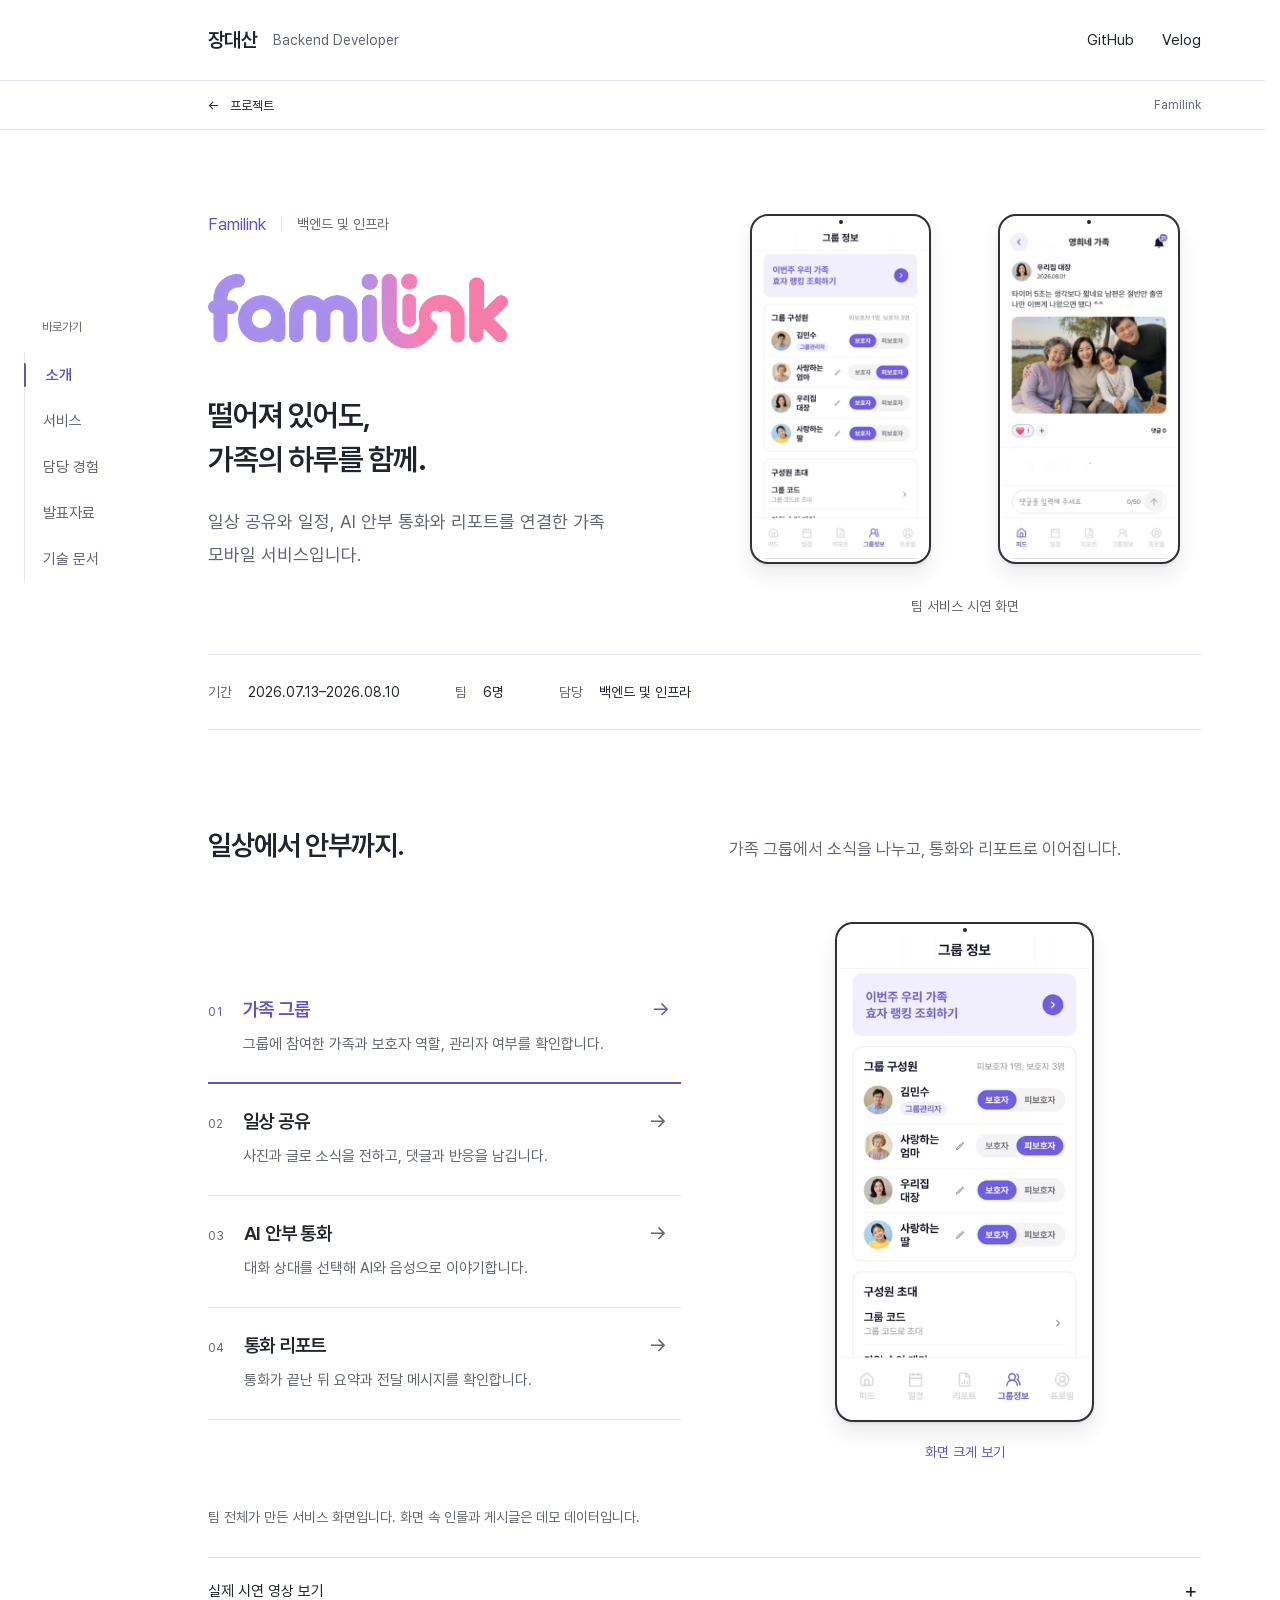
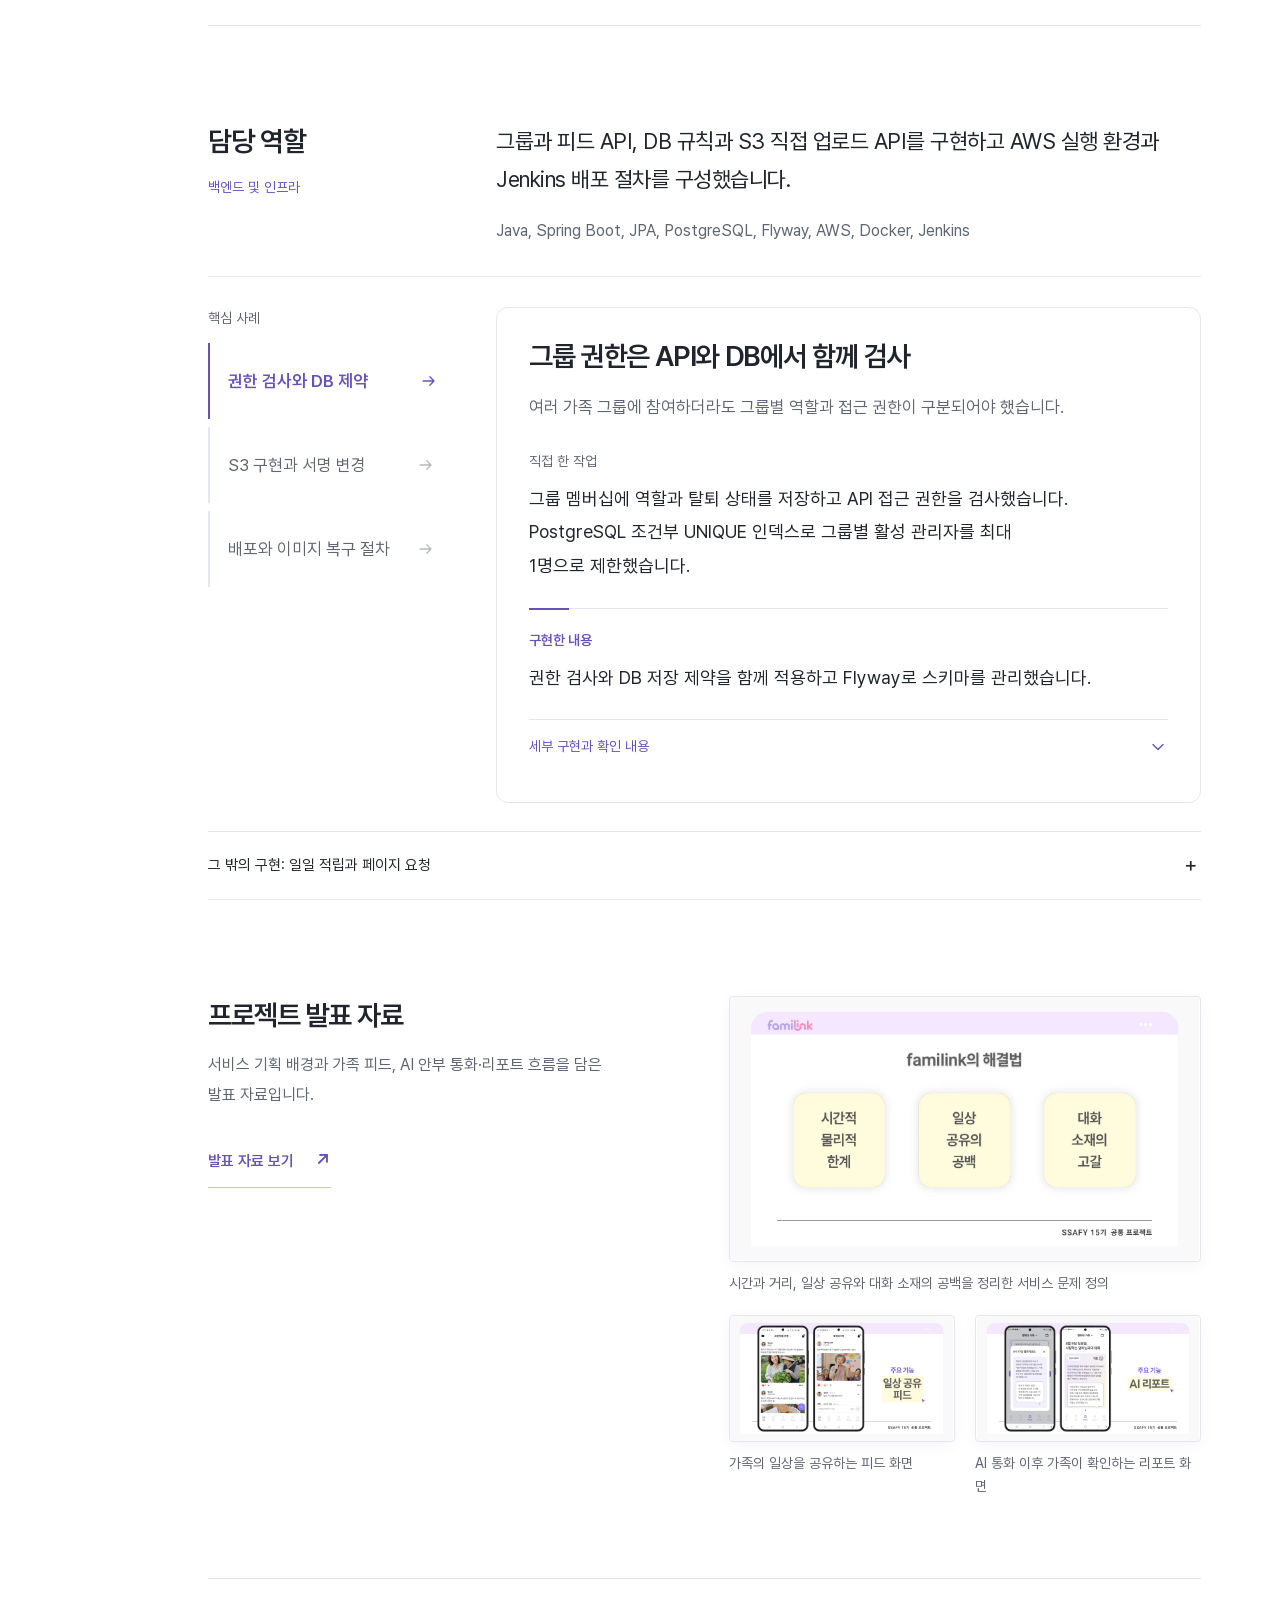
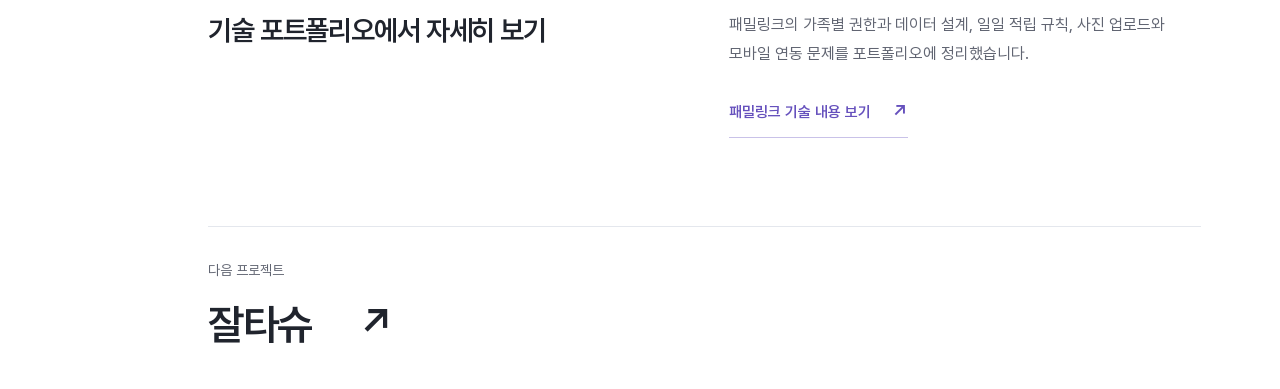
==== commit a0f2e6ed: "Connect portfolio v6 with verified PDF page links" ====
--- a/projects/familink/index.html
+++ b/projects/familink/index.html
@@ -1 +1 @@
-<!DOCTYPE html><html lang="ko"><head><meta charset="UTF-8"><meta name="viewport" content="width=device-width, initial-scale=1"><meta name="description" content="패밀링크의 실제 서비스 화면과 장대산의 백엔드 및 인프라 구현 경험"><meta name="robots" content="noindex,nofollow"><meta name="theme-color" content="#ffffff"><link rel="icon" href="/shell-favicon.svg"><link rel="preload" href="/fonts/Pretendard-Regular.woff2" as="font" type="font/woff2" crossorigin><title>패밀링크 | 장대산 백엔드 포트폴리오</title><meta name="astro-view-transitions-enabled" content="true"><meta name="astro-view-transitions-fallback" content="none"><script type="module" src="/_astro/ClientRouter.astro_astro_type_script_index_0_lang.BDCjmQ8c.js"></script><link rel="stylesheet" href="/_astro/PortfolioHeader.DW_E1AIn.css"><link rel="stylesheet" href="/_astro/project-logos.CfrNXeBV.css"><link rel="stylesheet" href="/_astro/ProjectReader.1JVlNIBc.css"></head><body><a class="skip-link" href="#main-content">본문 바로가기</a><div class="project-reader shell-with-outline theme-familink" data-reader data-astro-cid-iodezheq><header class="site-header"><a class="site-identity" href="/" aria-label="장대산 포트폴리오 홈">장대산<span>Backend Developer</span></a><nav aria-label="외부 링크"><a href="https://github.com/daesan12" target="_blank" rel="noopener noreferrer">GitHub</a><a href="https://velog.io/@diqkraud/posts" target="_blank" rel="noopener noreferrer">Velog</a></nav></header><aside class="scroll-outline outline-desktop-only" data-scroll-outline><p class="outline-caption" aria-hidden="true">바로가기</p><nav aria-label="패밀링크 페이지 목차"><span class="outline-indicator" data-outline-indicator aria-hidden="true"></span><a href="#overview" data-outline-link="overview" aria-current="location"><span>소개</span></a><a href="#screens" data-outline-link="screens"><span>서비스</span></a><a href="#contribution" data-outline-link="contribution"><span>담당 경험</span></a><a href="#presentation" data-outline-link="presentation"><span>발표자료</span></a><a href="#materials" data-outline-link="materials"><span>기술 문서</span></a></nav></aside><script type="module">var e;function t(){e?.(),e=void 0;let t=document.querySelector(`[data-scroll-outline]`);if(!t)return;let n=new AbortController,r=n.signal,i=[...t.querySelectorAll(`[data-outline-link]`)],a=[...document.querySelectorAll(`[data-section-link]`)],o=i.map(e=>document.getElementById(e.dataset.outlineLink)),s=t.querySelector(`nav`),c=t.querySelector(`[data-outline-indicator]`),l=matchMedia(`(prefers-reduced-motion: reduce)`),u=matchMedia(`(min-width:1280px)`),d=document.querySelector(`.site-header`),f=document.querySelector(`.project-progress`),p=document.querySelector(`main`),m=[],h=[],g=0,_=!0,v=-1,y=null,b=160,x=0,S=()=>{g=0,_&&=(m=o.map(e=>e?e.getBoundingClientRect().top+scrollY:1/0),h=i.map(e=>e.offsetTop+(e.offsetHeight-24)/2),b=u.matches?Math.min(200,innerHeight*.24):f?f.offsetHeight+30:(d?.offsetHeight||0)+t.offsetHeight+24,x=document.documentElement.scrollHeight-innerHeight,!1);let e=0;if(m.forEach((t,n)=>{t<=scrollY+b&&(e=n)}),scrollY>0&&scrollY>=x-6&&(e=i.length-1),y!==null&&(e=y),e!==v&&(v=e,i.forEach((t,n)=>{n===e?t.setAttribute(`aria-current`,`location`):t.removeAttribute(`aria-current`)}),a.forEach(t=>{t.dataset.sectionLink===i[e].dataset.outlineLink?t.setAttribute(`aria-current`,`location`):t.removeAttribute(`aria-current`)}),c.style.transform=`translateY(${h[e]||0}px)`,!u.matches&&t.offsetHeight)){let t=i[e];s.scrollTo({left:Math.max(0,t.offsetLeft-(s.clientWidth-t.offsetWidth)/2),behavior:l.matches?`instant`:`smooth`})}},C=()=>{g||=requestAnimationFrame(S)},w=()=>{_=!0,v=-1,C()},T=()=>{y!==null&&(y=null,v=-1,C())},E=e=>{y=e,v=-1,C()};i.forEach((e,t)=>e.addEventListener(`click`,n=>{if(n.ctrlKey||n.metaKey||n.shiftKey||n.altKey||!o[t]||(E(t),n.defaultPrevented))return;n.preventDefault();let r=o[t];r.hasAttribute(`tabindex`)||(r.tabIndex=-1);let i=new URL(location.href);i.hash=e.hash,history.replaceState(history.state,``,i),r.focus({preventScroll:!0}),r.scrollIntoView({block:`start`,behavior:l.matches?`instant`:`smooth`})},{signal:r})),a.forEach(e=>e.addEventListener(`click`,t=>{if(t.ctrlKey||t.metaKey||t.shiftKey||t.altKey)return;let n=i.findIndex(t=>t.dataset.outlineLink===e.dataset.sectionLink);n>=0&&E(n)},{signal:r})),addEventListener(`wheel`,T,{passive:!0,signal:r}),addEventListener(`touchstart`,T,{passive:!0,signal:r}),addEventListener(`pointerdown`,e=>{e.target?.closest(`[data-scroll-outline],[data-section-link]`)||T()},{passive:!0,signal:r}),addEventListener(`keydown`,e=>{e.target?.closest(`input,textarea,select,[role="tablist"],[contenteditable="true"]`)||[`ArrowUp`,`ArrowDown`,`PageUp`,`PageDown`,`Home`,`End`,` `].includes(e.key)&&T()},{signal:r}),addEventListener(`scroll`,C,{passive:!0,signal:r}),addEventListener(`resize`,w,{signal:r}),u.addEventListener(`change`,w,{signal:r}),document.querySelectorAll(`details`).forEach(e=>e.addEventListener(`toggle`,w,{signal:r}));let D=typeof ResizeObserver<`u`?new ResizeObserver(w):void 0;p&&D?.observe(p),document.fonts.ready.then(()=>{r.aborted||w()}),S(),e=()=>{n.abort(),D?.disconnect(),cancelAnimationFrame(g)}}document.addEventListener(`astro:page-load`,t),document.addEventListener(`astro:before-swap`,()=>e?.()),document.readyState!==`loading`&&t();</script><div class="project-progress" data-astro-cid-iodezheq><div data-astro-cid-iodezheq><a href="/#projects" class="project-back" aria-label="홈의 프로젝트 목록으로" data-astro-cid-iodezheq>← <span data-astro-cid-iodezheq>프로젝트</span></a><nav aria-label="패밀링크 페이지 탐색" data-astro-cid-iodezheq><a href="#overview" data-section-link="overview" aria-current="location" data-astro-cid-iodezheq>소개</a><a href="#screens" data-section-link="screens" data-astro-cid-iodezheq>서비스</a><a href="#contribution" data-section-link="contribution" data-astro-cid-iodezheq>담당 경험</a><a href="#presentation" data-section-link="presentation" data-astro-cid-iodezheq>발표자료</a><a href="#materials" data-section-link="materials" data-astro-cid-iodezheq>기술 문서</a></nav><span class="progress-name" data-astro-cid-iodezheq>Familink</span></div></div><main id="main-content" class="workspace" data-astro-cid-iodezheq><section id="overview" class="study-hero" data-toc-section tabindex="-1" data-astro-cid-iodezheq><div class="hero-copy" data-astro-cid-iodezheq><p class="project-name" data-astro-cid-iodezheq>Familink<span data-astro-cid-iodezheq>백엔드 및 인프라</span></p><h1 class="project-brand" data-astro-cid-iodezheq><img class="project-brand-image" src="/images/familink/service/logo-hires-20261025.png" width="2172" height="724" alt="패밀링크" data-astro-cid-iodezheq></h1><h2 data-astro-cid-iodezheq><span data-astro-cid-iodezheq>떨어져 있어도,</span><span data-astro-cid-iodezheq>가족의 하루를 함께.</span></h2><p class="service-description" data-astro-cid-iodezheq>일상 공유와 일정, AI 안부 통화와 리포트를 연결한 가족 모바일 서비스입니다.</p></div><div class="hero-media" aria-label="패밀링크 실제 시연 화면" data-astro-cid-iodezheq><div class="hero-screen" style="min-width:0" data-astro-cid-iodezheq><div class="project-device" style="--screen-width:720;--screen-height:1390;--capture-height:111.07913669064749%;--capture-top:-4.60431654676259%"><div class="project-device-display"><img class="project-device-capture" src="/images/familink/service/group.webp" width="720" height="1544" alt="패밀링크 그룹 정보 화면. 보호자와 피보호자, 그룹 관리자가 구분되어 있다." loading="eager" fetchpriority="high"></div></div></div><div class="hero-screen" style="min-width:0" data-astro-cid-iodezheq><div class="project-device" style="--screen-width:720;--screen-height:1390;--capture-height:111.07913669064749%;--capture-top:-4.60431654676259%"><div class="project-device-display"><img class="project-device-capture" src="/images/familink/service/feed.webp" width="720" height="1544" alt="패밀링크 가족 피드 상세 화면. 사진 게시글과 반응, 댓글 입력 영역이 보인다." loading="eager" fetchpriority="auto"></div></div></div><span data-astro-cid-iodezheq>팀 서비스 시연 화면</span></div><dl class="project-facts" data-astro-cid-iodezheq><div data-astro-cid-iodezheq><dt data-astro-cid-iodezheq>기간</dt><dd data-astro-cid-iodezheq>2026.07.13–2026.08.10</dd></div><div data-astro-cid-iodezheq><dt data-astro-cid-iodezheq>팀</dt><dd data-astro-cid-iodezheq>6명</dd></div><div data-astro-cid-iodezheq><dt data-astro-cid-iodezheq>담당</dt><dd data-astro-cid-iodezheq>백엔드 및 인프라</dd></div></dl></section><section id="screens" class="study-section service-section" data-toc-section tabindex="-1" data-astro-cid-iodezheq><div class="section-heading" data-reveal data-astro-cid-iodezheq><h2 data-astro-cid-iodezheq>일상에서 안부까지.</h2><p data-astro-cid-iodezheq>가족 그룹에서 소식을 나누고, 통화와 리포트로 이어집니다.</p></div><div class="service-explorer" data-explorer><div class="screen-steps" aria-label="서비스 화면 선택"><a href="#screen-0" data-screen-choice="0" class="screen-step is-active"><span class="step-count" aria-hidden="true">01</span><span><strong>가족 그룹</strong><span class="step-description">그룹에 참여한 가족과 보호자 역할, 관리자 여부를 확인합니다.</span></span><span class="step-arrow" aria-hidden="true">→</span></a><a href="#screen-1" data-screen-choice="1" class="screen-step"><span class="step-count" aria-hidden="true">02</span><span><strong>일상 공유</strong><span class="step-description">사진과 글로 소식을 전하고, 댓글과 반응을 남깁니다.</span></span><span class="step-arrow" aria-hidden="true">→</span></a><a href="#screen-2" data-screen-choice="2" class="screen-step"><span class="step-count" aria-hidden="true">03</span><span><strong>AI 안부 통화</strong><span class="step-description">대화 상대를 선택해 AI와 음성으로 이야기합니다.</span></span><span class="step-arrow" aria-hidden="true">→</span></a><a href="#screen-3" data-screen-choice="3" class="screen-step"><span class="step-count" aria-hidden="true">04</span><span><strong>통화 리포트</strong><span class="step-description">통화가 끝난 뒤 요약과 전달 메시지를 확인합니다.</span></span><span class="step-arrow" aria-hidden="true">→</span></a></div><div class="screen-panels"><figure id="screen-0" data-screen-panel="0" class="screen-panel" aria-label="가족 그룹 서비스 화면"><a href="/images/familink/service/group.webp" data-enlarge data-title="가족 그룹" data-alt="패밀링크 그룹 정보 화면. 보호자와 피보호자, 그룹 관리자가 구분되어 있다." class="screen-zoom" aria-label="가족 그룹 화면 확대"><div class="project-device" style="--screen-width:720;--screen-height:1390;--capture-height:111.07913669064749%;--capture-top:-4.60431654676259%"><div class="project-device-display"><img class="project-device-capture" src="/images/familink/service/group.webp" width="720" height="1544" alt="패밀링크 그룹 정보 화면. 보호자와 피보호자, 그룹 관리자가 구분되어 있다." loading="lazy" fetchpriority="auto"></div></div><span>화면 크게 보기</span></a><p class="selected-screen-description">그룹에 참여한 가족과 보호자 역할, 관리자 여부를 확인합니다.</p></figure><figure id="screen-1" data-screen-panel="1" class="screen-panel" aria-label="일상 공유 서비스 화면"><a href="/images/familink/service/feed.webp" data-enlarge data-title="일상 공유" data-alt="패밀링크 가족 피드 상세 화면. 사진 게시글과 반응, 댓글 입력 영역이 보인다." class="screen-zoom" aria-label="일상 공유 화면 확대"><div class="project-device" style="--screen-width:720;--screen-height:1390;--capture-height:111.07913669064749%;--capture-top:-4.60431654676259%"><div class="project-device-display"><img class="project-device-capture" src="/images/familink/service/feed.webp" width="720" height="1544" alt="패밀링크 가족 피드 상세 화면. 사진 게시글과 반응, 댓글 입력 영역이 보인다." loading="lazy" fetchpriority="auto"></div></div><span>화면 크게 보기</span></a><p class="selected-screen-description">사진과 글로 소식을 전하고, 댓글과 반응을 남깁니다.</p></figure><figure id="screen-2" data-screen-panel="2" class="screen-panel" aria-label="AI 안부 통화 서비스 화면"><a href="/images/familink/service/persona.webp" data-enlarge data-title="AI 안부 통화" data-alt="패밀링크 AI 안부 통화의 대화 상대 선택 화면." class="screen-zoom" aria-label="AI 안부 통화 화면 확대"><div class="project-device" style="--screen-width:720;--screen-height:1400;--capture-height:111.42857142857143%;--capture-top:-4.571428571428571%"><div class="project-device-display"><img class="project-device-capture" src="/images/familink/service/persona.webp" width="720" height="1560" alt="패밀링크 AI 안부 통화의 대화 상대 선택 화면." loading="lazy" fetchpriority="auto"></div></div><span>화면 크게 보기</span></a><p class="selected-screen-description">대화 상대를 선택해 AI와 음성으로 이야기합니다.</p></figure><figure id="screen-3" data-screen-panel="3" class="screen-panel" aria-label="통화 리포트 서비스 화면"><a href="/images/familink/service/report.webp" data-enlarge data-title="통화 리포트" data-alt="패밀링크 통화 리포트 화면. 통화 요약과 가족에게 전달할 내용이 표시되어 있다." class="screen-zoom" aria-label="통화 리포트 화면 확대"><div class="project-device" style="--screen-width:688;--screen-height:1736;--capture-height:103.68663594470047%;--capture-top:-3.686635944700461%"><div class="project-device-display"><img class="project-device-capture" src="/images/familink/service/report.webp" width="688" height="1800" alt="패밀링크 통화 리포트 화면. 통화 요약과 가족에게 전달할 내용이 표시되어 있다." loading="lazy" fetchpriority="auto"></div></div><span>화면 크게 보기</span></a><p class="selected-screen-description">통화가 끝난 뒤 요약과 전달 메시지를 확인합니다.</p></figure></div></div><p class="media-note">팀 전체가 만든 서비스 화면입니다. 화면 속 인물과 게시글은 데모 데이터입니다.</p><details class="demo-drawer" data-astro-cid-iodezheq><summary data-astro-cid-iodezheq>실제 시연 영상 보기<span aria-hidden="true" data-astro-cid-iodezheq>＋</span></summary><div class="demo-videos" data-astro-cid-iodezheq><figure data-astro-cid-iodezheq><video controls playsinline preload="none" poster="/images/familink/service/call-poster.webp" width="480" height="1040" aria-label="패밀링크 AI 안부 통화 시연" data-astro-cid-iodezheq><source src="/images/familink/service/ai-call.mp4" type="video/mp4" data-astro-cid-iodezheq></video><figcaption data-astro-cid-iodezheq>AI 안부 통화 / 팀 구현 기능</figcaption></figure></div></details></section><section id="contribution" class="study-section" data-toc-section tabindex="-1" data-astro-cid-iodezheq><div class="role-intro" data-reveal data-astro-cid-iodezheq><div data-astro-cid-iodezheq><h2 data-astro-cid-iodezheq>담당 역할</h2><p class="role-label" data-astro-cid-iodezheq>백엔드 및 인프라</p></div><div data-astro-cid-iodezheq><p class="role-summary" data-astro-cid-iodezheq>그룹과 피드 API, DB 규칙과 S3 직접 업로드 API를 구현하고 AWS 실행 환경과 Jenkins 배포 절차를 구성했습니다.</p><p class="technology" data-astro-cid-iodezheq>Java, Spring Boot, JPA, PostgreSQL, Flyway, AWS, Docker, Jenkins</p></div></div><div class="case-explorer" data-case-explorer data-reveal><div class="case-selector"><p class="case-selector-label">핵심 사례</p><nav class="case-choices" aria-label="패밀링크 기술 사례 선택"><a class="case-choice" href="#case-permissions" data-case-choice="permissions"><strong>권한 검사와 DB 제약</strong><svg class="case-choice-arrow" width="20" height="20" viewBox="0 0 24 24" fill="none" aria-hidden="true"><path d="M5 12h13m-5-5 5 5-5 5" stroke="currentColor" stroke-width="1.6" stroke-linecap="round" stroke-linejoin="round"></path></svg></a><a class="case-choice" href="#case-s3" data-case-choice="s3"><strong>S3 구현과 서명 변경</strong><svg class="case-choice-arrow" width="20" height="20" viewBox="0 0 24 24" fill="none" aria-hidden="true"><path d="M5 12h13m-5-5 5 5-5 5" stroke="currentColor" stroke-width="1.6" stroke-linecap="round" stroke-linejoin="round"></path></svg></a><a class="case-choice" href="#case-deployment" data-case-choice="deployment"><strong>배포와 이미지 복구 절차</strong><svg class="case-choice-arrow" width="20" height="20" viewBox="0 0 24 24" fill="none" aria-hidden="true"><path d="M5 12h13m-5-5 5 5-5 5" stroke="currentColor" stroke-width="1.6" stroke-linecap="round" stroke-linejoin="round"></path></svg></a></nav></div><div class="case-list"><article class="case-study" id="case-permissions" data-case-panel="permissions" tabindex="0"><div class="case-heading"><h3>그룹 권한은 API와 DB에서 함께 검사</h3><p>여러 가족 그룹에 참여하더라도 그룹별 역할과 접근 권한이 구분되어야 했습니다.</p></div><div class="case-body"><p class="case-work-label">직접 한 작업</p><p class="case-work">그룹 멤버십에 역할과 탈퇴 상태를 저장하고 API 접근 권한을 검사했습니다. PostgreSQL 조건부 UNIQUE 인덱스로 그룹별 활성 관리자를 최대 1명으로 제한했습니다.</p><div class="case-result"><span>구현한 내용</span><p>권한 검사와 DB 저장 제약을 함께 적용하고 Flyway로 스키마를 관리했습니다.</p></div><details class="case-details"><summary>세부 구현과 확인 내용<svg width="20" height="20" viewBox="0 0 24 24" fill="none" aria-hidden="true"><path d="m6 9 6 6 6-6" stroke="currentColor" stroke-width="1.6" stroke-linecap="round" stroke-linejoin="round"></path></svg></summary><div><p>계정과 그룹 멤버십을 분리해 역할, 관리자 여부와 탈퇴 상태를 저장했습니다. 피드, 댓글과 반응 API에서 활성 구성원과 작성자 권한을 검사하고, PostgreSQL 조건부 UNIQUE 인덱스로 그룹별 활성 관리자를 최대 1명으로 제한했습니다.</p><p>활성 관리자 최대 1명을 제한합니다. 반드시 1명 존재하는 조건은 아닙니다.</p><a class="text-link" href="/docs/jang-daesan-technical-portfolio-v21.pdf#page=3" target="_blank" rel="noopener noreferrer">기술 포트폴리오 보기 ↗</a></div></details></div></article><article class="case-study" id="case-s3" data-case-panel="s3" tabindex="0"><div class="case-heading"><h3>모바일 업로드 실패에서 서명 조건까지</h3><p>URL 발급 API와 수동 curl PUT은 성공했지만, 모바일 앱의 업로드는 실패했습니다.</p></div><div class="case-body"><p class="case-work-label">직접 한 작업</p><p class="case-work">Presigned PUT URL API와 실제 S3 연결, HeadObject 검증 및 비공개 GET URL을 구현했습니다. 모바일 Blob 전송 기준을 맞추고 Content-Length를 서명 조건에서 제외했습니다.</p><div class="case-result"><span>확인한 결과</span><p>추가 검증(2026-10-19): 로컬 서명 테스트에서 Provider 회귀 테스트 3건 통과.</p></div><details class="case-details"><summary>세부 구현과 확인 내용<svg width="20" height="20" viewBox="0 0 24 24" fill="none" aria-hidden="true"><path d="m6 9 6 6 6-6" stroke="currentColor" stroke-width="1.6" stroke-linecap="round" stroke-linejoin="round"></path></svg></summary><div><p>기존 계약에 따라 Presigned PUT URL 발급 API를 구현하고, 실제 S3 연동과 HeadObject 객체 검증, 비공개 조회용 GET URL을 연결했습니다. 모바일에서는 실제 Blob 크기로 URL을 요청하고 같은 Blob을 전송하도록 보완했습니다. 백엔드는 Content-Type을 유지하고 Content-Length를 서명 조건과 반환 헤더에서 제외했습니다.</p><p>추가 검증의 범위는 AWS SDK의 로컬 서명 헤더입니다.</p><a class="text-link" href="/docs/jang-daesan-technical-portfolio-v21.pdf#page=6" target="_blank" rel="noopener noreferrer">기술 포트폴리오 보기 ↗</a></div></details></div></article><article class="case-study" id="case-deployment" data-case-panel="deployment" tabindex="0"><div class="case-heading"><h3>배포할 이미지와 복구할 이미지를 구분</h3><p>배포할 버전과 실패 시 다시 실행할 이전 이미지를 구분할 수 있어야 했습니다.</p></div><div class="case-body"><p class="case-work-label">직접 한 작업</p><p class="case-work">Jenkins에서 Docker 이미지를 빌드해 Commit SHA 태그로 ECR에 저장하고, SSM으로 운영 EC2 배포를 연결했습니다.</p><div class="case-result"><span>구현한 내용</span><p>Health Check 실패 시 기록해 둔 이전 이미지로 재기동하는 절차를 구현했습니다.</p></div><details class="case-details"><summary>세부 구현과 확인 내용<svg width="20" height="20" viewBox="0 0 24 24" fill="none" aria-hidden="true"><path d="m6 9 6 6 6-6" stroke="currentColor" stroke-width="1.6" stroke-linecap="round" stroke-linejoin="round"></path></svg></summary><div><p>팀 프로젝트 기간에 EC2, RDS, S3 환경을 구성했습니다. Jenkins에서 Docker 이미지를 빌드해 Commit SHA 태그로 ECR에 업로드하고, SSM Run Command로 운영 EC2의 배포 스크립트를 실행하도록 연결했습니다.</p><p>이미지 복구와 DB 스키마 복구는 별개입니다.</p><a class="text-link" href="/docs/jang-daesan-technical-portfolio-v21.pdf#page=8" target="_blank" rel="noopener noreferrer">기술 포트폴리오 보기 ↗</a></div></details></div></article></div></div><script type="module">var e;function t(){e?.(),e=void 0;let t=document.querySelector(`[data-case-explorer]`);if(!t)return;let n=new AbortController,r=n.signal,i=[...t.querySelectorAll(`[data-case-choice]`)],a=[...t.querySelectorAll(`[data-case-panel]`)],o=t.querySelector(`.case-choices`),s=matchMedia(`(prefers-reduced-motion: reduce)`),c=matchMedia(`(max-width:760px)`),l,u=0;o.setAttribute(`role`,`tablist`);let d=()=>o.setAttribute(`aria-orientation`,c.matches?`horizontal`:`vertical`);d(),c.addEventListener(`change`,d,{signal:r}),i.forEach((e,t)=>{e.id=`case-tab-${e.dataset.caseChoice}`,e.setAttribute(`role`,`tab`),e.setAttribute(`aria-controls`,a[t].id),a[t].setAttribute(`role`,`tabpanel`),a[t].setAttribute(`aria-labelledby`,e.id)});let f=(e,t=!0,n=!0)=>{if(l?.cancel(),i.forEach((t,n)=>{t.setAttribute(`aria-selected`,String(n===e)),t.tabIndex=n===e?0:-1,a[n].hidden=n!==e}),n&&!s.matches&&(l=a[e].animate([{opacity:0,transform:`translateY(10px)`},{opacity:1,transform:`translateY(0)`}],{duration:240,easing:`cubic-bezier(.2,.7,.2,1)`})),t){let t=new URL(location.href);t.searchParams.set(`case`,i[e].dataset.caseChoice),t.hash=a[e].id,history.replaceState(history.state,``,t)}},p=new URL(location.href),m=i.findIndex(e=>e.hash===p.hash),h=m>=0?m:i.findIndex(e=>e.dataset.caseChoice===p.searchParams.get(`case`));f(Math.max(0,h),!1,!1),t.classList.add(`case-explorer-ready`);let g=document.getElementById(p.hash.slice(1));g&&(g.matches(`[data-case-panel]`)||g.hasAttribute(`data-toc-section`))&&(u=requestAnimationFrame(()=>{u=requestAnimationFrame(()=>{location.hash===p.hash&&g.scrollIntoView({block:`start`,behavior:`instant`})})})),i.forEach((e,t)=>{e.addEventListener(`click`,e=>{e.ctrlKey||e.metaKey||e.shiftKey||e.altKey||(e.preventDefault(),f(t))},{signal:r}),e.addEventListener(`keydown`,e=>{let n=t;if(e.key===`Home`)n=0;else if(e.key===`End`)n=i.length-1;else if(e.key===(c.matches?`ArrowRight`:`ArrowDown`))n=(t+1)%i.length;else if(e.key===(c.matches?`ArrowLeft`:`ArrowUp`))n=(t+i.length-1)%i.length;else if(e.key===` `){e.preventDefault(),f(t);return}else return;e.preventDefault(),f(n),i[n].focus({preventScroll:!0})},{signal:r})}),s.addEventListener(`change`,()=>{s.matches&&l?.finish()},{signal:r}),e=()=>{n.abort(),l?.cancel(),cancelAnimationFrame(u)}}document.addEventListener(`astro:page-load`,t),document.addEventListener(`astro:before-swap`,()=>e?.()),document.readyState!==`loading`&&t();</script><details class="extra-work" data-astro-cid-iodezheq><summary data-astro-cid-iodezheq>그 밖의 구현: 일일 적립과 페이지 요청<span aria-hidden="true" data-astro-cid-iodezheq>＋</span></summary><div data-astro-cid-iodezheq><h3 data-astro-cid-iodezheq>그룹별 일일 적립</h3><p data-astro-cid-iodezheq>그룹 구성원과 KST 날짜를 기준으로 UNIQUE 제약과 ON CONFLICT DO NOTHING을 적용했습니다. 게시글을 삭제해도 적립 기록은 유지됩니다.</p><h3 data-astro-cid-iodezheq>QA 페이지 요청 계약 수정</h3><p data-astro-cid-iodezheq>공통 요청 검증, ID 보조 정렬, DB 조회 단계의 필터와 페이지 제한을 적용했습니다.</p><a class="text-link" href="/docs/jang-daesan-technical-portfolio-v21.pdf#page=4" target="_blank" rel="noopener noreferrer" data-astro-cid-iodezheq>관련 구현 보기 ↗</a></div></details></section><section id="presentation" class="study-section presentation-section" data-toc-section tabindex="-1" data-reveal data-astro-cid-iodezheq><div class="presentation-summary" data-presentation data-slides="[{&quot;sourcePage&quot;:1,&quot;src&quot;:&quot;/images/familink/presentation/slide-01.webp&quot;,&quot;title&quot;:&quot;프로젝트 소개&quot;,&quot;note&quot;:&quot;가족의 일상을 대화로 잇는 패밀링크 팀 서비스 소개&quot;},{&quot;sourcePage&quot;:7,&quot;src&quot;:&quot;/images/familink/presentation/slide-07.webp&quot;,&quot;title&quot;:&quot;대화 소재의 공백&quot;,&quot;note&quot;:&quot;가족 사이에 나눌 대화 소재가 부족한 기획 상황&quot;},{&quot;sourcePage&quot;:8,&quot;src&quot;:&quot;/images/familink/presentation/slide-08.png&quot;,&quot;title&quot;:&quot;자녀 동거 가구의 변화&quot;,&quot;note&quot;:&quot;팀 발표에서 기획 배경으로 인용한 자녀 동거 가구 비율 자료&quot;},{&quot;sourcePage&quot;:9,&quot;src&quot;:&quot;/images/familink/presentation/slide-09.png&quot;,&quot;title&quot;:&quot;비동거 자녀와의 연락 빈도&quot;,&quot;note&quot;:&quot;팀 발표에서 기획 배경으로 인용한 비동거 자녀와의 연락 빈도 자료&quot;},{&quot;sourcePage&quot;:10,&quot;src&quot;:&quot;/images/familink/presentation/slide-10.png&quot;,&quot;title&quot;:&quot;피보호자의 고민&quot;,&quot;note&quot;:&quot;감정을 나눌 상대와 가족에게 연락할 때의 부담을 다룬 기획 상황&quot;},{&quot;sourcePage&quot;:11,&quot;src&quot;:&quot;/images/familink/presentation/slide-11.png&quot;,&quot;title&quot;:&quot;보호자의 고민&quot;,&quot;note&quot;:&quot;바쁜 일상과 대화 소재 부족으로 연락을 어려워하는 기획 상황&quot;},{&quot;sourcePage&quot;:14,&quot;src&quot;:&quot;/images/familink/presentation/slide-14.webp&quot;,&quot;title&quot;:&quot;서비스 문제 정의&quot;,&quot;note&quot;:&quot;시간과 거리, 일상 공유와 대화 소재의 공백을 정리한 서비스 문제 정의&quot;},{&quot;sourcePage&quot;:15,&quot;src&quot;:&quot;/images/familink/presentation/slide-15.png&quot;,&quot;title&quot;:&quot;AI 안부 통화의 역할&quot;,&quot;note&quot;:&quot;가족 사이 대화 소재를 연결하는 페르소나 AI 통화 구상&quot;},{&quot;sourcePage&quot;:16,&quot;src&quot;:&quot;/images/familink/presentation/slide-16.webp&quot;,&quot;title&quot;:&quot;AI 안부 통화 화면&quot;,&quot;note&quot;:&quot;페르소나를 선택해 안부 통화로 이어지는 팀 서비스 화면&quot;},{&quot;sourcePage&quot;:18,&quot;src&quot;:&quot;/images/familink/presentation/slide-18.png&quot;,&quot;title&quot;:&quot;피드와 일정 공유의 역할&quot;,&quot;note&quot;:&quot;AI 통화에 가족의 일상과 일정을 연결하는 서비스 구성&quot;},{&quot;sourcePage&quot;:19,&quot;src&quot;:&quot;/images/familink/presentation/slide-19.webp&quot;,&quot;title&quot;:&quot;일상 공유 피드&quot;,&quot;note&quot;:&quot;가족의 일상을 공유하는 피드 화면&quot;},{&quot;sourcePage&quot;:20,&quot;src&quot;:&quot;/images/familink/presentation/slide-20.webp&quot;,&quot;title&quot;:&quot;가족 일정 공유&quot;,&quot;note&quot;:&quot;가족의 일정을 공유하는 캘린더 화면&quot;},{&quot;sourcePage&quot;:22,&quot;src&quot;:&quot;/images/familink/presentation/slide-22.png&quot;,&quot;title&quot;:&quot;AI 리포트로 이어지는 흐름&quot;,&quot;note&quot;:&quot;통화 내용을 가족이 확인할 리포트로 연결하는 서비스 구성&quot;},{&quot;sourcePage&quot;:23,&quot;src&quot;:&quot;/images/familink/presentation/slide-23.webp&quot;,&quot;title&quot;:&quot;AI 통화 리포트&quot;,&quot;note&quot;:&quot;AI 통화 이후 가족이 확인하는 리포트 화면&quot;},{&quot;sourcePage&quot;:30,&quot;src&quot;:&quot;/images/familink/presentation/slide-30.png&quot;,&quot;title&quot;:&quot;실시간 페르소나 통화&quot;,&quot;note&quot;:&quot;팀 발표에 담긴 실시간 페르소나별 AI 통화 구성&quot;},{&quot;sourcePage&quot;:31,&quot;src&quot;:&quot;/images/familink/presentation/slide-31.png&quot;,&quot;title&quot;:&quot;Speech-to-Speech 선택&quot;,&quot;note&quot;:&quot;팀 발표에서 설명한 음성 통화 방식과 선택 이유&quot;},{&quot;sourcePage&quot;:32,&quot;src&quot;:&quot;/images/familink/presentation/slide-32.webp&quot;,&quot;title&quot;:&quot;통화에 맥락 연결&quot;,&quot;note&quot;:&quot;통화 시작 전 Context Injection과 통화 중 Tool Calling&quot;},{&quot;sourcePage&quot;:33,&quot;src&quot;:&quot;/images/familink/presentation/slide-33.png&quot;,&quot;title&quot;:&quot;일상 정보를 통화에 반영&quot;,&quot;note&quot;:&quot;피드의 사진과 영상, 일정을 통화에 연결하는 팀 AI 구성&quot;},{&quot;sourcePage&quot;:34,&quot;src&quot;:&quot;/images/familink/presentation/slide-34.png&quot;,&quot;title&quot;:&quot;AI 리포트 생성&quot;,&quot;note&quot;:&quot;통화 이후 리포트를 생성하는 팀 AI 구성&quot;},{&quot;sourcePage&quot;:39,&quot;src&quot;:&quot;/images/familink/presentation/slide-39.webp&quot;,&quot;title&quot;:&quot;콘텐츠의 연결&quot;,&quot;note&quot;:&quot;피드와 일정, AI 통화와 리포트가 순환하는 서비스 흐름&quot;}]" data-project-name="패밀링크" data-astro-cid-sknv3qkd><div class="presentation-copy" data-astro-cid-sknv3qkd><h2 data-astro-cid-sknv3qkd>프로젝트 발표 자료</h2><p data-astro-cid-sknv3qkd>서비스 기획 배경과 가족 피드, AI 안부 통화·리포트 흐름을 담은 발표 자료입니다.</p><a class="primary-link reading-action" href="/images/familink/presentation/slide-01.webp" data-open-deck="0" data-astro-cid-sknv3qkd>발표 자료 보기<span aria-hidden="true" data-astro-cid-sknv3qkd>↗</span></a></div><div class="slide-previews" data-astro-cid-sknv3qkd><figure data-source-page="14" data-astro-cid-sknv3qkd><img src="/images/familink/presentation/slide-14.webp" alt="패밀링크 팀 발표: 서비스 문제 정의" width="1400" height="788" loading="lazy" data-astro-cid-sknv3qkd><figcaption data-astro-cid-sknv3qkd>시간과 거리, 일상 공유와 대화 소재의 공백을 정리한 서비스 문제 정의</figcaption></figure><figure data-source-page="19" data-astro-cid-sknv3qkd><img src="/images/familink/presentation/slide-19.webp" alt="패밀링크 팀 발표: 일상 공유 피드" width="1400" height="788" loading="lazy" data-astro-cid-sknv3qkd><figcaption data-astro-cid-sknv3qkd>가족의 일상을 공유하는 피드 화면</figcaption></figure><figure data-source-page="23" data-astro-cid-sknv3qkd><img src="/images/familink/presentation/slide-23.webp" alt="패밀링크 팀 발표: AI 통화 리포트" width="1400" height="788" loading="lazy" data-astro-cid-sknv3qkd><figcaption data-astro-cid-sknv3qkd>AI 통화 이후 가족이 확인하는 리포트 화면</figcaption></figure></div><noscript><p data-astro-cid-sknv3qkd>발표 슬라이드 이미지로 보기</p><ol data-astro-cid-sknv3qkd><li data-astro-cid-sknv3qkd><a class="text-link" href="/images/familink/presentation/slide-01.webp" data-astro-cid-sknv3qkd>프로젝트 소개</a></li><li data-astro-cid-sknv3qkd><a class="text-link" href="/images/familink/presentation/slide-07.webp" data-astro-cid-sknv3qkd>대화 소재의 공백</a></li><li data-astro-cid-sknv3qkd><a class="text-link" href="/images/familink/presentation/slide-08.png" data-astro-cid-sknv3qkd>자녀 동거 가구의 변화</a></li><li data-astro-cid-sknv3qkd><a class="text-link" href="/images/familink/presentation/slide-09.png" data-astro-cid-sknv3qkd>비동거 자녀와의 연락 빈도</a></li><li data-astro-cid-sknv3qkd><a class="text-link" href="/images/familink/presentation/slide-10.png" data-astro-cid-sknv3qkd>피보호자의 고민</a></li><li data-astro-cid-sknv3qkd><a class="text-link" href="/images/familink/presentation/slide-11.png" data-astro-cid-sknv3qkd>보호자의 고민</a></li><li data-astro-cid-sknv3qkd><a class="text-link" href="/images/familink/presentation/slide-14.webp" data-astro-cid-sknv3qkd>서비스 문제 정의</a></li><li data-astro-cid-sknv3qkd><a class="text-link" href="/images/familink/presentation/slide-15.png" data-astro-cid-sknv3qkd>AI 안부 통화의 역할</a></li><li data-astro-cid-sknv3qkd><a class="text-link" href="/images/familink/presentation/slide-16.webp" data-astro-cid-sknv3qkd>AI 안부 통화 화면</a></li><li data-astro-cid-sknv3qkd><a class="text-link" href="/images/familink/presentation/slide-18.png" data-astro-cid-sknv3qkd>피드와 일정 공유의 역할</a></li><li data-astro-cid-sknv3qkd><a class="text-link" href="/images/familink/presentation/slide-19.webp" data-astro-cid-sknv3qkd>일상 공유 피드</a></li><li data-astro-cid-sknv3qkd><a class="text-link" href="/images/familink/presentation/slide-20.webp" data-astro-cid-sknv3qkd>가족 일정 공유</a></li><li data-astro-cid-sknv3qkd><a class="text-link" href="/images/familink/presentation/slide-22.png" data-astro-cid-sknv3qkd>AI 리포트로 이어지는 흐름</a></li><li data-astro-cid-sknv3qkd><a class="text-link" href="/images/familink/presentation/slide-23.webp" data-astro-cid-sknv3qkd>AI 통화 리포트</a></li><li data-astro-cid-sknv3qkd><a class="text-link" href="/images/familink/presentation/slide-30.png" data-astro-cid-sknv3qkd>실시간 페르소나 통화</a></li><li data-astro-cid-sknv3qkd><a class="text-link" href="/images/familink/presentation/slide-31.png" data-astro-cid-sknv3qkd>Speech-to-Speech 선택</a></li><li data-astro-cid-sknv3qkd><a class="text-link" href="/images/familink/presentation/slide-32.webp" data-astro-cid-sknv3qkd>통화에 맥락 연결</a></li><li data-astro-cid-sknv3qkd><a class="text-link" href="/images/familink/presentation/slide-33.png" data-astro-cid-sknv3qkd>일상 정보를 통화에 반영</a></li><li data-astro-cid-sknv3qkd><a class="text-link" href="/images/familink/presentation/slide-34.png" data-astro-cid-sknv3qkd>AI 리포트 생성</a></li><li data-astro-cid-sknv3qkd><a class="text-link" href="/images/familink/presentation/slide-39.webp" data-astro-cid-sknv3qkd>콘텐츠의 연결</a></li></ol></noscript><dialog class="deck-dialog" data-deck-dialog aria-labelledby="deck-title" data-astro-cid-sknv3qkd><div class="dialog-header" data-astro-cid-sknv3qkd><h2 id="deck-title" data-astro-cid-sknv3qkd>패밀링크 발표 자료</h2><button data-close-dialog autofocus data-astro-cid-sknv3qkd>닫기 ×</button></div><div class="deck-tools" data-astro-cid-sknv3qkd><button type="button" data-deck-zoom aria-pressed="false" aria-controls="deck-stage" data-astro-cid-sknv3qkd><span data-zoom-label data-astro-cid-sknv3qkd>확대 보기</span></button></div><p class="deck-zoom-hint" data-zoom-hint hidden data-astro-cid-sknv3qkd>확대한 이미지를 가로·세로로 이동해 볼 수 있습니다.</p><div class="deck-stage" id="deck-stage" tabindex="0" role="region" aria-label="발표 슬라이드. 좌우 방향키로 이동" data-astro-cid-sknv3qkd><img data-slide-image src="/images/familink/presentation/slide-01.webp" width="1400" height="788" alt="패밀링크 팀 발표: 프로젝트 소개" loading="lazy" data-astro-cid-sknv3qkd></div><div class="viewer-controls" data-astro-cid-sknv3qkd><select aria-label="발표 슬라이드 선택" data-slide-select data-astro-cid-sknv3qkd><option value="0" data-astro-cid-sknv3qkd>01. 프로젝트 소개</option><option value="1" data-astro-cid-sknv3qkd>02. 대화 소재의 공백</option><option value="2" data-astro-cid-sknv3qkd>03. 자녀 동거 가구의 변화</option><option value="3" data-astro-cid-sknv3qkd>04. 비동거 자녀와의 연락 빈도</option><option value="4" data-astro-cid-sknv3qkd>05. 피보호자의 고민</option><option value="5" data-astro-cid-sknv3qkd>06. 보호자의 고민</option><option value="6" data-astro-cid-sknv3qkd>07. 서비스 문제 정의</option><option value="7" data-astro-cid-sknv3qkd>08. AI 안부 통화의 역할</option><option value="8" data-astro-cid-sknv3qkd>09. AI 안부 통화 화면</option><option value="9" data-astro-cid-sknv3qkd>10. 피드와 일정 공유의 역할</option><option value="10" data-astro-cid-sknv3qkd>11. 일상 공유 피드</option><option value="11" data-astro-cid-sknv3qkd>12. 가족 일정 공유</option><option value="12" data-astro-cid-sknv3qkd>13. AI 리포트로 이어지는 흐름</option><option value="13" data-astro-cid-sknv3qkd>14. AI 통화 리포트</option><option value="14" data-astro-cid-sknv3qkd>15. 실시간 페르소나 통화</option><option value="15" data-astro-cid-sknv3qkd>16. Speech-to-Speech 선택</option><option value="16" data-astro-cid-sknv3qkd>17. 통화에 맥락 연결</option><option value="17" data-astro-cid-sknv3qkd>18. 일상 정보를 통화에 반영</option><option value="18" data-astro-cid-sknv3qkd>19. AI 리포트 생성</option><option value="19" data-astro-cid-sknv3qkd>20. 콘텐츠의 연결</option></select><div class="slide-navigation" data-astro-cid-sknv3qkd><button data-prev disabled aria-label="이전 슬라이드" data-astro-cid-sknv3qkd>←</button><span aria-live="polite" data-astro-cid-sknv3qkd><b data-current data-astro-cid-sknv3qkd>01</b> / 20</span><button data-next aria-label="다음 슬라이드" data-astro-cid-sknv3qkd>→</button></div></div><p class="slide-note" data-slide-note data-astro-cid-sknv3qkd>가족의 일상을 대화로 잇는 패밀링크 팀 서비스 소개</p></dialog></div></section><section id="materials" class="study-section materials-section" data-toc-section tabindex="-1" data-astro-cid-iodezheq><div class="technical-portfolio-cta" data-astro-cid-rnjzj3pe><h2 data-astro-cid-rnjzj3pe>기술 포트폴리오에서 자세히 보기</h2><p data-astro-cid-rnjzj3pe>패밀링크의 그룹 권한과 DB 제약, S3 직접 업로드와 모바일 연동, AWS 배포 절차의 구현 근거를 기술 포트폴리오에 정리했습니다.</p><a class="primary-link reading-action" href="/docs/jang-daesan-technical-portfolio-v21.pdf#page=2" target="_blank" rel="noopener noreferrer" data-astro-cid-rnjzj3pe><span data-astro-cid-rnjzj3pe>패밀링크 기술 내용 보기</span><span aria-hidden="true" data-astro-cid-rnjzj3pe>↗</span></a></div></section><footer class="next-project" data-astro-cid-iodezheq><span data-astro-cid-iodezheq>다음 프로젝트</span><a href="/projects/jaltashu/" data-astro-cid-iodezheq>잘타슈<span aria-hidden="true" data-astro-cid-iodezheq>↗</span></a></footer></main><dialog class="image-dialog" data-lightbox aria-labelledby="lightbox-title" data-astro-cid-iodezheq><div class="dialog-header" data-astro-cid-iodezheq><h2 id="lightbox-title" data-astro-cid-iodezheq>서비스 화면</h2><button data-close-dialog autofocus data-astro-cid-iodezheq>닫기 ×</button></div><div class="lightbox-image" data-astro-cid-iodezheq><img data-lightbox-image alt="" width="720" height="1544" data-astro-cid-iodezheq></div></dialog></div><script type="module" src="/_astro/ProjectReaderLayout.astro_astro_type_script_index_0_lang.D_-cQzaz.js"></script></body></html>+<!DOCTYPE html><html lang="ko"><head><meta charset="UTF-8"><meta name="viewport" content="width=device-width, initial-scale=1"><meta name="description" content="패밀링크의 실제 서비스 화면과 장대산의 백엔드 및 인프라 구현 경험"><meta name="robots" content="noindex,nofollow"><meta name="theme-color" content="#ffffff"><link rel="icon" href="/shell-favicon.svg"><link rel="preload" href="/fonts/Pretendard-Regular.woff2" as="font" type="font/woff2" crossorigin><title>패밀링크 | 장대산 백엔드 포트폴리오</title><meta name="astro-view-transitions-enabled" content="true"><meta name="astro-view-transitions-fallback" content="none"><script type="module" src="/_astro/ClientRouter.astro_astro_type_script_index_0_lang.BDCjmQ8c.js"></script><link rel="stylesheet" href="/_astro/PortfolioHeader.DW_E1AIn.css"><link rel="stylesheet" href="/_astro/project-logos.CfrNXeBV.css"><link rel="stylesheet" href="/_astro/ProjectReader.1JVlNIBc.css"></head><body><a class="skip-link" href="#main-content">본문 바로가기</a><div class="project-reader shell-with-outline theme-familink" data-reader data-astro-cid-iodezheq><header class="site-header"><a class="site-identity" href="/" aria-label="장대산 포트폴리오 홈">장대산<span>Backend Developer</span></a><nav aria-label="외부 링크"><a href="https://github.com/daesan12" target="_blank" rel="noopener noreferrer">GitHub</a><a href="https://velog.io/@diqkraud/posts" target="_blank" rel="noopener noreferrer">Velog</a></nav></header><aside class="scroll-outline outline-desktop-only" data-scroll-outline><p class="outline-caption" aria-hidden="true">바로가기</p><nav aria-label="패밀링크 페이지 목차"><span class="outline-indicator" data-outline-indicator aria-hidden="true"></span><a href="#overview" data-outline-link="overview" aria-current="location"><span>소개</span></a><a href="#screens" data-outline-link="screens"><span>서비스</span></a><a href="#contribution" data-outline-link="contribution"><span>담당 경험</span></a><a href="#presentation" data-outline-link="presentation"><span>발표자료</span></a><a href="#materials" data-outline-link="materials"><span>기술 문서</span></a></nav></aside><script type="module">var e;function t(){e?.(),e=void 0;let t=document.querySelector(`[data-scroll-outline]`);if(!t)return;let n=new AbortController,r=n.signal,i=[...t.querySelectorAll(`[data-outline-link]`)],a=[...document.querySelectorAll(`[data-section-link]`)],o=i.map(e=>document.getElementById(e.dataset.outlineLink)),s=t.querySelector(`nav`),c=t.querySelector(`[data-outline-indicator]`),l=matchMedia(`(prefers-reduced-motion: reduce)`),u=matchMedia(`(min-width:1280px)`),d=document.querySelector(`.site-header`),f=document.querySelector(`.project-progress`),p=document.querySelector(`main`),m=[],h=[],g=0,_=!0,v=-1,y=null,b=160,x=0,S=()=>{g=0,_&&=(m=o.map(e=>e?e.getBoundingClientRect().top+scrollY:1/0),h=i.map(e=>e.offsetTop+(e.offsetHeight-24)/2),b=u.matches?Math.min(200,innerHeight*.24):f?f.offsetHeight+30:(d?.offsetHeight||0)+t.offsetHeight+24,x=document.documentElement.scrollHeight-innerHeight,!1);let e=0;if(m.forEach((t,n)=>{t<=scrollY+b&&(e=n)}),scrollY>0&&scrollY>=x-6&&(e=i.length-1),y!==null&&(e=y),e!==v&&(v=e,i.forEach((t,n)=>{n===e?t.setAttribute(`aria-current`,`location`):t.removeAttribute(`aria-current`)}),a.forEach(t=>{t.dataset.sectionLink===i[e].dataset.outlineLink?t.setAttribute(`aria-current`,`location`):t.removeAttribute(`aria-current`)}),c.style.transform=`translateY(${h[e]||0}px)`,!u.matches&&t.offsetHeight)){let t=i[e];s.scrollTo({left:Math.max(0,t.offsetLeft-(s.clientWidth-t.offsetWidth)/2),behavior:l.matches?`instant`:`smooth`})}},C=()=>{g||=requestAnimationFrame(S)},w=()=>{_=!0,v=-1,C()},T=()=>{y!==null&&(y=null,v=-1,C())},E=e=>{y=e,v=-1,C()};i.forEach((e,t)=>e.addEventListener(`click`,n=>{if(n.ctrlKey||n.metaKey||n.shiftKey||n.altKey||!o[t]||(E(t),n.defaultPrevented))return;n.preventDefault();let r=o[t];r.hasAttribute(`tabindex`)||(r.tabIndex=-1);let i=new URL(location.href);i.hash=e.hash,history.replaceState(history.state,``,i),r.focus({preventScroll:!0}),r.scrollIntoView({block:`start`,behavior:l.matches?`instant`:`smooth`})},{signal:r})),a.forEach(e=>e.addEventListener(`click`,t=>{if(t.ctrlKey||t.metaKey||t.shiftKey||t.altKey)return;let n=i.findIndex(t=>t.dataset.outlineLink===e.dataset.sectionLink);n>=0&&E(n)},{signal:r})),addEventListener(`wheel`,T,{passive:!0,signal:r}),addEventListener(`touchstart`,T,{passive:!0,signal:r}),addEventListener(`pointerdown`,e=>{e.target?.closest(`[data-scroll-outline],[data-section-link]`)||T()},{passive:!0,signal:r}),addEventListener(`keydown`,e=>{e.target?.closest(`input,textarea,select,[role="tablist"],[contenteditable="true"]`)||[`ArrowUp`,`ArrowDown`,`PageUp`,`PageDown`,`Home`,`End`,` `].includes(e.key)&&T()},{signal:r}),addEventListener(`scroll`,C,{passive:!0,signal:r}),addEventListener(`resize`,w,{signal:r}),u.addEventListener(`change`,w,{signal:r}),document.querySelectorAll(`details`).forEach(e=>e.addEventListener(`toggle`,w,{signal:r}));let D=typeof ResizeObserver<`u`?new ResizeObserver(w):void 0;p&&D?.observe(p),document.fonts.ready.then(()=>{r.aborted||w()}),S(),e=()=>{n.abort(),D?.disconnect(),cancelAnimationFrame(g)}}document.addEventListener(`astro:page-load`,t),document.addEventListener(`astro:before-swap`,()=>e?.()),document.readyState!==`loading`&&t();</script><div class="project-progress" data-astro-cid-iodezheq><div data-astro-cid-iodezheq><a href="/#projects" class="project-back" aria-label="홈의 프로젝트 목록으로" data-astro-cid-iodezheq>← <span data-astro-cid-iodezheq>프로젝트</span></a><nav aria-label="패밀링크 페이지 탐색" data-astro-cid-iodezheq><a href="#overview" data-section-link="overview" aria-current="location" data-astro-cid-iodezheq>소개</a><a href="#screens" data-section-link="screens" data-astro-cid-iodezheq>서비스</a><a href="#contribution" data-section-link="contribution" data-astro-cid-iodezheq>담당 경험</a><a href="#presentation" data-section-link="presentation" data-astro-cid-iodezheq>발표자료</a><a href="#materials" data-section-link="materials" data-astro-cid-iodezheq>기술 문서</a></nav><span class="progress-name" data-astro-cid-iodezheq>Familink</span></div></div><main id="main-content" class="workspace" data-astro-cid-iodezheq><section id="overview" class="study-hero" data-toc-section tabindex="-1" data-astro-cid-iodezheq><div class="hero-copy" data-astro-cid-iodezheq><p class="project-name" data-astro-cid-iodezheq>Familink<span data-astro-cid-iodezheq>백엔드 및 인프라</span></p><h1 class="project-brand" data-astro-cid-iodezheq><img class="project-brand-image" src="/images/familink/service/logo-hires-20261025.png" width="2172" height="724" alt="패밀링크" data-astro-cid-iodezheq></h1><h2 data-astro-cid-iodezheq><span data-astro-cid-iodezheq>떨어져 있어도,</span><span data-astro-cid-iodezheq>가족의 하루를 함께.</span></h2><p class="service-description" data-astro-cid-iodezheq>일상 공유와 일정, AI 안부 통화와 리포트를 연결한 가족 모바일 서비스입니다.</p></div><div class="hero-media" aria-label="패밀링크 실제 시연 화면" data-astro-cid-iodezheq><div class="hero-screen" style="min-width:0" data-astro-cid-iodezheq><div class="project-device" style="--screen-width:720;--screen-height:1390;--capture-height:111.07913669064749%;--capture-top:-4.60431654676259%"><div class="project-device-display"><img class="project-device-capture" src="/images/familink/service/group.webp" width="720" height="1544" alt="패밀링크 그룹 정보 화면. 보호자와 피보호자, 그룹 관리자가 구분되어 있다." loading="eager" fetchpriority="high"></div></div></div><div class="hero-screen" style="min-width:0" data-astro-cid-iodezheq><div class="project-device" style="--screen-width:720;--screen-height:1390;--capture-height:111.07913669064749%;--capture-top:-4.60431654676259%"><div class="project-device-display"><img class="project-device-capture" src="/images/familink/service/feed.webp" width="720" height="1544" alt="패밀링크 가족 피드 상세 화면. 사진 게시글과 반응, 댓글 입력 영역이 보인다." loading="eager" fetchpriority="auto"></div></div></div><span data-astro-cid-iodezheq>팀 서비스 시연 화면</span></div><dl class="project-facts" data-astro-cid-iodezheq><div data-astro-cid-iodezheq><dt data-astro-cid-iodezheq>기간</dt><dd data-astro-cid-iodezheq>2026.07.13–2026.08.10</dd></div><div data-astro-cid-iodezheq><dt data-astro-cid-iodezheq>팀</dt><dd data-astro-cid-iodezheq>6명</dd></div><div data-astro-cid-iodezheq><dt data-astro-cid-iodezheq>담당</dt><dd data-astro-cid-iodezheq>백엔드 및 인프라</dd></div></dl></section><section id="screens" class="study-section service-section" data-toc-section tabindex="-1" data-astro-cid-iodezheq><div class="section-heading" data-reveal data-astro-cid-iodezheq><h2 data-astro-cid-iodezheq>일상에서 안부까지.</h2><p data-astro-cid-iodezheq>가족 그룹에서 소식을 나누고, 통화와 리포트로 이어집니다.</p></div><div class="service-explorer" data-explorer><div class="screen-steps" aria-label="서비스 화면 선택"><a href="#screen-0" data-screen-choice="0" class="screen-step is-active"><span class="step-count" aria-hidden="true">01</span><span><strong>가족 그룹</strong><span class="step-description">그룹에 참여한 가족과 보호자 역할, 관리자 여부를 확인합니다.</span></span><span class="step-arrow" aria-hidden="true">→</span></a><a href="#screen-1" data-screen-choice="1" class="screen-step"><span class="step-count" aria-hidden="true">02</span><span><strong>일상 공유</strong><span class="step-description">사진과 글로 소식을 전하고, 댓글과 반응을 남깁니다.</span></span><span class="step-arrow" aria-hidden="true">→</span></a><a href="#screen-2" data-screen-choice="2" class="screen-step"><span class="step-count" aria-hidden="true">03</span><span><strong>AI 안부 통화</strong><span class="step-description">대화 상대를 선택해 AI와 음성으로 이야기합니다.</span></span><span class="step-arrow" aria-hidden="true">→</span></a><a href="#screen-3" data-screen-choice="3" class="screen-step"><span class="step-count" aria-hidden="true">04</span><span><strong>통화 리포트</strong><span class="step-description">통화가 끝난 뒤 요약과 전달 메시지를 확인합니다.</span></span><span class="step-arrow" aria-hidden="true">→</span></a></div><div class="screen-panels"><figure id="screen-0" data-screen-panel="0" class="screen-panel" aria-label="가족 그룹 서비스 화면"><a href="/images/familink/service/group.webp" data-enlarge data-title="가족 그룹" data-alt="패밀링크 그룹 정보 화면. 보호자와 피보호자, 그룹 관리자가 구분되어 있다." class="screen-zoom" aria-label="가족 그룹 화면 확대"><div class="project-device" style="--screen-width:720;--screen-height:1390;--capture-height:111.07913669064749%;--capture-top:-4.60431654676259%"><div class="project-device-display"><img class="project-device-capture" src="/images/familink/service/group.webp" width="720" height="1544" alt="패밀링크 그룹 정보 화면. 보호자와 피보호자, 그룹 관리자가 구분되어 있다." loading="lazy" fetchpriority="auto"></div></div><span>화면 크게 보기</span></a><p class="selected-screen-description">그룹에 참여한 가족과 보호자 역할, 관리자 여부를 확인합니다.</p></figure><figure id="screen-1" data-screen-panel="1" class="screen-panel" aria-label="일상 공유 서비스 화면"><a href="/images/familink/service/feed.webp" data-enlarge data-title="일상 공유" data-alt="패밀링크 가족 피드 상세 화면. 사진 게시글과 반응, 댓글 입력 영역이 보인다." class="screen-zoom" aria-label="일상 공유 화면 확대"><div class="project-device" style="--screen-width:720;--screen-height:1390;--capture-height:111.07913669064749%;--capture-top:-4.60431654676259%"><div class="project-device-display"><img class="project-device-capture" src="/images/familink/service/feed.webp" width="720" height="1544" alt="패밀링크 가족 피드 상세 화면. 사진 게시글과 반응, 댓글 입력 영역이 보인다." loading="lazy" fetchpriority="auto"></div></div><span>화면 크게 보기</span></a><p class="selected-screen-description">사진과 글로 소식을 전하고, 댓글과 반응을 남깁니다.</p></figure><figure id="screen-2" data-screen-panel="2" class="screen-panel" aria-label="AI 안부 통화 서비스 화면"><a href="/images/familink/service/persona.webp" data-enlarge data-title="AI 안부 통화" data-alt="패밀링크 AI 안부 통화의 대화 상대 선택 화면." class="screen-zoom" aria-label="AI 안부 통화 화면 확대"><div class="project-device" style="--screen-width:720;--screen-height:1400;--capture-height:111.42857142857143%;--capture-top:-4.571428571428571%"><div class="project-device-display"><img class="project-device-capture" src="/images/familink/service/persona.webp" width="720" height="1560" alt="패밀링크 AI 안부 통화의 대화 상대 선택 화면." loading="lazy" fetchpriority="auto"></div></div><span>화면 크게 보기</span></a><p class="selected-screen-description">대화 상대를 선택해 AI와 음성으로 이야기합니다.</p></figure><figure id="screen-3" data-screen-panel="3" class="screen-panel" aria-label="통화 리포트 서비스 화면"><a href="/images/familink/service/report.webp" data-enlarge data-title="통화 리포트" data-alt="패밀링크 통화 리포트 화면. 통화 요약과 가족에게 전달할 내용이 표시되어 있다." class="screen-zoom" aria-label="통화 리포트 화면 확대"><div class="project-device" style="--screen-width:688;--screen-height:1736;--capture-height:103.68663594470047%;--capture-top:-3.686635944700461%"><div class="project-device-display"><img class="project-device-capture" src="/images/familink/service/report.webp" width="688" height="1800" alt="패밀링크 통화 리포트 화면. 통화 요약과 가족에게 전달할 내용이 표시되어 있다." loading="lazy" fetchpriority="auto"></div></div><span>화면 크게 보기</span></a><p class="selected-screen-description">통화가 끝난 뒤 요약과 전달 메시지를 확인합니다.</p></figure></div></div><p class="media-note">팀 전체가 만든 서비스 화면입니다. 화면 속 인물과 게시글은 데모 데이터입니다.</p><details class="demo-drawer" data-astro-cid-iodezheq><summary data-astro-cid-iodezheq>실제 시연 영상 보기<span aria-hidden="true" data-astro-cid-iodezheq>＋</span></summary><div class="demo-videos" data-astro-cid-iodezheq><figure data-astro-cid-iodezheq><video controls playsinline preload="none" poster="/images/familink/service/call-poster.webp" width="480" height="1040" aria-label="패밀링크 AI 안부 통화 시연" data-astro-cid-iodezheq><source src="/images/familink/service/ai-call.mp4" type="video/mp4" data-astro-cid-iodezheq></video><figcaption data-astro-cid-iodezheq>AI 안부 통화 / 팀 구현 기능</figcaption></figure></div></details></section><section id="contribution" class="study-section" data-toc-section tabindex="-1" data-astro-cid-iodezheq><div class="role-intro" data-reveal data-astro-cid-iodezheq><div data-astro-cid-iodezheq><h2 data-astro-cid-iodezheq>담당 역할</h2><p class="role-label" data-astro-cid-iodezheq>백엔드 및 인프라</p></div><div data-astro-cid-iodezheq><p class="role-summary" data-astro-cid-iodezheq>그룹과 피드 API, DB 규칙과 S3 직접 업로드 API를 구현하고 AWS 실행 환경과 Jenkins 배포 절차를 구성했습니다.</p><p class="technology" data-astro-cid-iodezheq>Java, Spring Boot, JPA, PostgreSQL, Flyway, AWS, Docker, Jenkins</p></div></div><div class="case-explorer" data-case-explorer data-reveal><div class="case-selector"><p class="case-selector-label">핵심 사례</p><nav class="case-choices" aria-label="패밀링크 기술 사례 선택"><a class="case-choice" href="#case-permissions" data-case-choice="permissions"><strong>권한 검사와 DB 제약</strong><svg class="case-choice-arrow" width="20" height="20" viewBox="0 0 24 24" fill="none" aria-hidden="true"><path d="M5 12h13m-5-5 5 5-5 5" stroke="currentColor" stroke-width="1.6" stroke-linecap="round" stroke-linejoin="round"></path></svg></a><a class="case-choice" href="#case-s3" data-case-choice="s3"><strong>S3 구현과 서명 변경</strong><svg class="case-choice-arrow" width="20" height="20" viewBox="0 0 24 24" fill="none" aria-hidden="true"><path d="M5 12h13m-5-5 5 5-5 5" stroke="currentColor" stroke-width="1.6" stroke-linecap="round" stroke-linejoin="round"></path></svg></a><a class="case-choice" href="#case-deployment" data-case-choice="deployment"><strong>배포와 이미지 복구 절차</strong><svg class="case-choice-arrow" width="20" height="20" viewBox="0 0 24 24" fill="none" aria-hidden="true"><path d="M5 12h13m-5-5 5 5-5 5" stroke="currentColor" stroke-width="1.6" stroke-linecap="round" stroke-linejoin="round"></path></svg></a></nav></div><div class="case-list"><article class="case-study" id="case-permissions" data-case-panel="permissions" tabindex="0"><div class="case-heading"><h3>그룹 권한은 API와 DB에서 함께 검사</h3><p>여러 가족 그룹에 참여하더라도 그룹별 역할과 접근 권한이 구분되어야 했습니다.</p></div><div class="case-body"><p class="case-work-label">직접 한 작업</p><p class="case-work">그룹 멤버십에 역할과 탈퇴 상태를 저장하고 API 접근 권한을 검사했습니다. PostgreSQL 조건부 UNIQUE 인덱스로 그룹별 활성 관리자를 최대 1명으로 제한했습니다.</p><div class="case-result"><span>구현한 내용</span><p>권한 검사와 DB 저장 제약을 함께 적용하고 Flyway로 스키마를 관리했습니다.</p></div><details class="case-details"><summary>세부 구현과 확인 내용<svg width="20" height="20" viewBox="0 0 24 24" fill="none" aria-hidden="true"><path d="m6 9 6 6 6-6" stroke="currentColor" stroke-width="1.6" stroke-linecap="round" stroke-linejoin="round"></path></svg></summary><div><p>계정과 그룹 멤버십을 분리해 역할, 관리자 여부와 탈퇴 상태를 저장했습니다. 피드, 댓글과 반응 API에서 활성 구성원과 작성자 권한을 검사하고, PostgreSQL 조건부 UNIQUE 인덱스로 그룹별 활성 관리자를 최대 1명으로 제한했습니다.</p><p>활성 관리자 최대 1명을 제한합니다. 반드시 1명 존재하는 조건은 아닙니다.</p><a class="text-link" href="/docs/jang-daesan-backend-portfolio-v6.pdf#page=3" target="_blank" rel="noopener noreferrer">기술 포트폴리오 보기 ↗</a></div></details></div></article><article class="case-study" id="case-s3" data-case-panel="s3" tabindex="0"><div class="case-heading"><h3>모바일 업로드 실패에서 서명 조건까지</h3><p>URL 발급 API와 수동 curl PUT은 성공했지만, 모바일 앱의 업로드는 실패했습니다.</p></div><div class="case-body"><p class="case-work-label">직접 한 작업</p><p class="case-work">Presigned PUT URL API와 실제 S3 연결, HeadObject 검증 및 비공개 GET URL을 구현했습니다. 모바일 Blob 전송 기준을 맞추고 Content-Length를 서명 조건에서 제외했습니다.</p><div class="case-result"><span>확인한 결과</span><p>추가 검증(2026-10-19): 로컬 서명 테스트에서 Provider 회귀 테스트 3건 통과.</p></div><details class="case-details"><summary>세부 구현과 확인 내용<svg width="20" height="20" viewBox="0 0 24 24" fill="none" aria-hidden="true"><path d="m6 9 6 6 6-6" stroke="currentColor" stroke-width="1.6" stroke-linecap="round" stroke-linejoin="round"></path></svg></summary><div><p>기존 계약에 따라 Presigned PUT URL 발급 API를 구현하고, 실제 S3 연동과 HeadObject 객체 검증, 비공개 조회용 GET URL을 연결했습니다. 모바일에서는 실제 Blob 크기로 URL을 요청하고 같은 Blob을 전송하도록 보완했습니다. 백엔드는 Content-Type을 유지하고 Content-Length를 서명 조건과 반환 헤더에서 제외했습니다.</p><p>추가 검증의 범위는 AWS SDK의 로컬 서명 헤더입니다.</p><a class="text-link" href="/docs/jang-daesan-backend-portfolio-v6.pdf#page=5" target="_blank" rel="noopener noreferrer">기술 포트폴리오 보기 ↗</a></div></details></div></article><article class="case-study" id="case-deployment" data-case-panel="deployment" tabindex="0"><div class="case-heading"><h3>배포할 이미지와 복구할 이미지를 구분</h3><p>배포할 버전과 실패 시 다시 실행할 이전 이미지를 구분할 수 있어야 했습니다.</p></div><div class="case-body"><p class="case-work-label">직접 한 작업</p><p class="case-work">Jenkins에서 Docker 이미지를 빌드해 Commit SHA 태그로 ECR에 저장하고, SSM으로 운영 EC2 배포를 연결했습니다.</p><div class="case-result"><span>구현한 내용</span><p>Health Check 실패 시 기록해 둔 이전 이미지로 재기동하는 절차를 구현했습니다.</p></div><details class="case-details"><summary>세부 구현과 확인 내용<svg width="20" height="20" viewBox="0 0 24 24" fill="none" aria-hidden="true"><path d="m6 9 6 6 6-6" stroke="currentColor" stroke-width="1.6" stroke-linecap="round" stroke-linejoin="round"></path></svg></summary><div><p>팀 프로젝트 기간에 EC2, RDS, S3 환경을 구성했습니다. Jenkins에서 Docker 이미지를 빌드해 Commit SHA 태그로 ECR에 업로드하고, SSM Run Command로 운영 EC2의 배포 스크립트를 실행하도록 연결했습니다.</p><p>이미지 복구와 DB 스키마 복구는 별개입니다.</p><a class="text-link" href="/docs/jang-daesan-technical-portfolio-v21.pdf#page=8" target="_blank" rel="noopener noreferrer">기술 포트폴리오 보기 ↗</a></div></details></div></article></div></div><script type="module">var e;function t(){e?.(),e=void 0;let t=document.querySelector(`[data-case-explorer]`);if(!t)return;let n=new AbortController,r=n.signal,i=[...t.querySelectorAll(`[data-case-choice]`)],a=[...t.querySelectorAll(`[data-case-panel]`)],o=t.querySelector(`.case-choices`),s=matchMedia(`(prefers-reduced-motion: reduce)`),c=matchMedia(`(max-width:760px)`),l,u=0;o.setAttribute(`role`,`tablist`);let d=()=>o.setAttribute(`aria-orientation`,c.matches?`horizontal`:`vertical`);d(),c.addEventListener(`change`,d,{signal:r}),i.forEach((e,t)=>{e.id=`case-tab-${e.dataset.caseChoice}`,e.setAttribute(`role`,`tab`),e.setAttribute(`aria-controls`,a[t].id),a[t].setAttribute(`role`,`tabpanel`),a[t].setAttribute(`aria-labelledby`,e.id)});let f=(e,t=!0,n=!0)=>{if(l?.cancel(),i.forEach((t,n)=>{t.setAttribute(`aria-selected`,String(n===e)),t.tabIndex=n===e?0:-1,a[n].hidden=n!==e}),n&&!s.matches&&(l=a[e].animate([{opacity:0,transform:`translateY(10px)`},{opacity:1,transform:`translateY(0)`}],{duration:240,easing:`cubic-bezier(.2,.7,.2,1)`})),t){let t=new URL(location.href);t.searchParams.set(`case`,i[e].dataset.caseChoice),t.hash=a[e].id,history.replaceState(history.state,``,t)}},p=new URL(location.href),m=i.findIndex(e=>e.hash===p.hash),h=m>=0?m:i.findIndex(e=>e.dataset.caseChoice===p.searchParams.get(`case`));f(Math.max(0,h),!1,!1),t.classList.add(`case-explorer-ready`);let g=document.getElementById(p.hash.slice(1));g&&(g.matches(`[data-case-panel]`)||g.hasAttribute(`data-toc-section`))&&(u=requestAnimationFrame(()=>{u=requestAnimationFrame(()=>{location.hash===p.hash&&g.scrollIntoView({block:`start`,behavior:`instant`})})})),i.forEach((e,t)=>{e.addEventListener(`click`,e=>{e.ctrlKey||e.metaKey||e.shiftKey||e.altKey||(e.preventDefault(),f(t))},{signal:r}),e.addEventListener(`keydown`,e=>{let n=t;if(e.key===`Home`)n=0;else if(e.key===`End`)n=i.length-1;else if(e.key===(c.matches?`ArrowRight`:`ArrowDown`))n=(t+1)%i.length;else if(e.key===(c.matches?`ArrowLeft`:`ArrowUp`))n=(t+i.length-1)%i.length;else if(e.key===` `){e.preventDefault(),f(t);return}else return;e.preventDefault(),f(n),i[n].focus({preventScroll:!0})},{signal:r})}),s.addEventListener(`change`,()=>{s.matches&&l?.finish()},{signal:r}),e=()=>{n.abort(),l?.cancel(),cancelAnimationFrame(u)}}document.addEventListener(`astro:page-load`,t),document.addEventListener(`astro:before-swap`,()=>e?.()),document.readyState!==`loading`&&t();</script><details class="extra-work" data-astro-cid-iodezheq><summary data-astro-cid-iodezheq>그 밖의 구현: 일일 적립과 페이지 요청<span aria-hidden="true" data-astro-cid-iodezheq>＋</span></summary><div data-astro-cid-iodezheq><h3 data-astro-cid-iodezheq>그룹별 일일 적립</h3><p data-astro-cid-iodezheq>그룹 구성원과 KST 날짜를 기준으로 UNIQUE 제약과 ON CONFLICT DO NOTHING을 적용했습니다. 게시글을 삭제해도 적립 기록은 유지됩니다.</p><h3 data-astro-cid-iodezheq>QA 페이지 요청 계약 수정</h3><p data-astro-cid-iodezheq>공통 요청 검증, ID 보조 정렬, DB 조회 단계의 필터와 페이지 제한을 적용했습니다.</p><a class="text-link" href="/docs/jang-daesan-technical-portfolio-v21.pdf#page=4" target="_blank" rel="noopener noreferrer" data-astro-cid-iodezheq>관련 구현 보기 ↗</a></div></details></section><section id="presentation" class="study-section presentation-section" data-toc-section tabindex="-1" data-reveal data-astro-cid-iodezheq><div class="presentation-summary" data-presentation data-slides="[{&quot;sourcePage&quot;:1,&quot;src&quot;:&quot;/images/familink/presentation/slide-01.webp&quot;,&quot;title&quot;:&quot;프로젝트 소개&quot;,&quot;note&quot;:&quot;가족의 일상을 대화로 잇는 패밀링크 팀 서비스 소개&quot;},{&quot;sourcePage&quot;:7,&quot;src&quot;:&quot;/images/familink/presentation/slide-07.webp&quot;,&quot;title&quot;:&quot;대화 소재의 공백&quot;,&quot;note&quot;:&quot;가족 사이에 나눌 대화 소재가 부족한 기획 상황&quot;},{&quot;sourcePage&quot;:8,&quot;src&quot;:&quot;/images/familink/presentation/slide-08.png&quot;,&quot;title&quot;:&quot;자녀 동거 가구의 변화&quot;,&quot;note&quot;:&quot;팀 발표에서 기획 배경으로 인용한 자녀 동거 가구 비율 자료&quot;},{&quot;sourcePage&quot;:9,&quot;src&quot;:&quot;/images/familink/presentation/slide-09.png&quot;,&quot;title&quot;:&quot;비동거 자녀와의 연락 빈도&quot;,&quot;note&quot;:&quot;팀 발표에서 기획 배경으로 인용한 비동거 자녀와의 연락 빈도 자료&quot;},{&quot;sourcePage&quot;:10,&quot;src&quot;:&quot;/images/familink/presentation/slide-10.png&quot;,&quot;title&quot;:&quot;피보호자의 고민&quot;,&quot;note&quot;:&quot;감정을 나눌 상대와 가족에게 연락할 때의 부담을 다룬 기획 상황&quot;},{&quot;sourcePage&quot;:11,&quot;src&quot;:&quot;/images/familink/presentation/slide-11.png&quot;,&quot;title&quot;:&quot;보호자의 고민&quot;,&quot;note&quot;:&quot;바쁜 일상과 대화 소재 부족으로 연락을 어려워하는 기획 상황&quot;},{&quot;sourcePage&quot;:14,&quot;src&quot;:&quot;/images/familink/presentation/slide-14.webp&quot;,&quot;title&quot;:&quot;서비스 문제 정의&quot;,&quot;note&quot;:&quot;시간과 거리, 일상 공유와 대화 소재의 공백을 정리한 서비스 문제 정의&quot;},{&quot;sourcePage&quot;:15,&quot;src&quot;:&quot;/images/familink/presentation/slide-15.png&quot;,&quot;title&quot;:&quot;AI 안부 통화의 역할&quot;,&quot;note&quot;:&quot;가족 사이 대화 소재를 연결하는 페르소나 AI 통화 구상&quot;},{&quot;sourcePage&quot;:16,&quot;src&quot;:&quot;/images/familink/presentation/slide-16.webp&quot;,&quot;title&quot;:&quot;AI 안부 통화 화면&quot;,&quot;note&quot;:&quot;페르소나를 선택해 안부 통화로 이어지는 팀 서비스 화면&quot;},{&quot;sourcePage&quot;:18,&quot;src&quot;:&quot;/images/familink/presentation/slide-18.png&quot;,&quot;title&quot;:&quot;피드와 일정 공유의 역할&quot;,&quot;note&quot;:&quot;AI 통화에 가족의 일상과 일정을 연결하는 서비스 구성&quot;},{&quot;sourcePage&quot;:19,&quot;src&quot;:&quot;/images/familink/presentation/slide-19.webp&quot;,&quot;title&quot;:&quot;일상 공유 피드&quot;,&quot;note&quot;:&quot;가족의 일상을 공유하는 피드 화면&quot;},{&quot;sourcePage&quot;:20,&quot;src&quot;:&quot;/images/familink/presentation/slide-20.webp&quot;,&quot;title&quot;:&quot;가족 일정 공유&quot;,&quot;note&quot;:&quot;가족의 일정을 공유하는 캘린더 화면&quot;},{&quot;sourcePage&quot;:22,&quot;src&quot;:&quot;/images/familink/presentation/slide-22.png&quot;,&quot;title&quot;:&quot;AI 리포트로 이어지는 흐름&quot;,&quot;note&quot;:&quot;통화 내용을 가족이 확인할 리포트로 연결하는 서비스 구성&quot;},{&quot;sourcePage&quot;:23,&quot;src&quot;:&quot;/images/familink/presentation/slide-23.webp&quot;,&quot;title&quot;:&quot;AI 통화 리포트&quot;,&quot;note&quot;:&quot;AI 통화 이후 가족이 확인하는 리포트 화면&quot;},{&quot;sourcePage&quot;:30,&quot;src&quot;:&quot;/images/familink/presentation/slide-30.png&quot;,&quot;title&quot;:&quot;실시간 페르소나 통화&quot;,&quot;note&quot;:&quot;팀 발표에 담긴 실시간 페르소나별 AI 통화 구성&quot;},{&quot;sourcePage&quot;:31,&quot;src&quot;:&quot;/images/familink/presentation/slide-31.png&quot;,&quot;title&quot;:&quot;Speech-to-Speech 선택&quot;,&quot;note&quot;:&quot;팀 발표에서 설명한 음성 통화 방식과 선택 이유&quot;},{&quot;sourcePage&quot;:32,&quot;src&quot;:&quot;/images/familink/presentation/slide-32.webp&quot;,&quot;title&quot;:&quot;통화에 맥락 연결&quot;,&quot;note&quot;:&quot;통화 시작 전 Context Injection과 통화 중 Tool Calling&quot;},{&quot;sourcePage&quot;:33,&quot;src&quot;:&quot;/images/familink/presentation/slide-33.png&quot;,&quot;title&quot;:&quot;일상 정보를 통화에 반영&quot;,&quot;note&quot;:&quot;피드의 사진과 영상, 일정을 통화에 연결하는 팀 AI 구성&quot;},{&quot;sourcePage&quot;:34,&quot;src&quot;:&quot;/images/familink/presentation/slide-34.png&quot;,&quot;title&quot;:&quot;AI 리포트 생성&quot;,&quot;note&quot;:&quot;통화 이후 리포트를 생성하는 팀 AI 구성&quot;},{&quot;sourcePage&quot;:39,&quot;src&quot;:&quot;/images/familink/presentation/slide-39.webp&quot;,&quot;title&quot;:&quot;콘텐츠의 연결&quot;,&quot;note&quot;:&quot;피드와 일정, AI 통화와 리포트가 순환하는 서비스 흐름&quot;}]" data-project-name="패밀링크" data-astro-cid-sknv3qkd><div class="presentation-copy" data-astro-cid-sknv3qkd><h2 data-astro-cid-sknv3qkd>프로젝트 발표 자료</h2><p data-astro-cid-sknv3qkd>서비스 기획 배경과 가족 피드, AI 안부 통화·리포트 흐름을 담은 발표 자료입니다.</p><a class="primary-link reading-action" href="/images/familink/presentation/slide-01.webp" data-open-deck="0" data-astro-cid-sknv3qkd>발표 자료 보기<span aria-hidden="true" data-astro-cid-sknv3qkd>↗</span></a></div><div class="slide-previews" data-astro-cid-sknv3qkd><figure data-source-page="14" data-astro-cid-sknv3qkd><img src="/images/familink/presentation/slide-14.webp" alt="패밀링크 팀 발표: 서비스 문제 정의" width="1400" height="788" loading="lazy" data-astro-cid-sknv3qkd><figcaption data-astro-cid-sknv3qkd>시간과 거리, 일상 공유와 대화 소재의 공백을 정리한 서비스 문제 정의</figcaption></figure><figure data-source-page="19" data-astro-cid-sknv3qkd><img src="/images/familink/presentation/slide-19.webp" alt="패밀링크 팀 발표: 일상 공유 피드" width="1400" height="788" loading="lazy" data-astro-cid-sknv3qkd><figcaption data-astro-cid-sknv3qkd>가족의 일상을 공유하는 피드 화면</figcaption></figure><figure data-source-page="23" data-astro-cid-sknv3qkd><img src="/images/familink/presentation/slide-23.webp" alt="패밀링크 팀 발표: AI 통화 리포트" width="1400" height="788" loading="lazy" data-astro-cid-sknv3qkd><figcaption data-astro-cid-sknv3qkd>AI 통화 이후 가족이 확인하는 리포트 화면</figcaption></figure></div><noscript><p data-astro-cid-sknv3qkd>발표 슬라이드 이미지로 보기</p><ol data-astro-cid-sknv3qkd><li data-astro-cid-sknv3qkd><a class="text-link" href="/images/familink/presentation/slide-01.webp" data-astro-cid-sknv3qkd>프로젝트 소개</a></li><li data-astro-cid-sknv3qkd><a class="text-link" href="/images/familink/presentation/slide-07.webp" data-astro-cid-sknv3qkd>대화 소재의 공백</a></li><li data-astro-cid-sknv3qkd><a class="text-link" href="/images/familink/presentation/slide-08.png" data-astro-cid-sknv3qkd>자녀 동거 가구의 변화</a></li><li data-astro-cid-sknv3qkd><a class="text-link" href="/images/familink/presentation/slide-09.png" data-astro-cid-sknv3qkd>비동거 자녀와의 연락 빈도</a></li><li data-astro-cid-sknv3qkd><a class="text-link" href="/images/familink/presentation/slide-10.png" data-astro-cid-sknv3qkd>피보호자의 고민</a></li><li data-astro-cid-sknv3qkd><a class="text-link" href="/images/familink/presentation/slide-11.png" data-astro-cid-sknv3qkd>보호자의 고민</a></li><li data-astro-cid-sknv3qkd><a class="text-link" href="/images/familink/presentation/slide-14.webp" data-astro-cid-sknv3qkd>서비스 문제 정의</a></li><li data-astro-cid-sknv3qkd><a class="text-link" href="/images/familink/presentation/slide-15.png" data-astro-cid-sknv3qkd>AI 안부 통화의 역할</a></li><li data-astro-cid-sknv3qkd><a class="text-link" href="/images/familink/presentation/slide-16.webp" data-astro-cid-sknv3qkd>AI 안부 통화 화면</a></li><li data-astro-cid-sknv3qkd><a class="text-link" href="/images/familink/presentation/slide-18.png" data-astro-cid-sknv3qkd>피드와 일정 공유의 역할</a></li><li data-astro-cid-sknv3qkd><a class="text-link" href="/images/familink/presentation/slide-19.webp" data-astro-cid-sknv3qkd>일상 공유 피드</a></li><li data-astro-cid-sknv3qkd><a class="text-link" href="/images/familink/presentation/slide-20.webp" data-astro-cid-sknv3qkd>가족 일정 공유</a></li><li data-astro-cid-sknv3qkd><a class="text-link" href="/images/familink/presentation/slide-22.png" data-astro-cid-sknv3qkd>AI 리포트로 이어지는 흐름</a></li><li data-astro-cid-sknv3qkd><a class="text-link" href="/images/familink/presentation/slide-23.webp" data-astro-cid-sknv3qkd>AI 통화 리포트</a></li><li data-astro-cid-sknv3qkd><a class="text-link" href="/images/familink/presentation/slide-30.png" data-astro-cid-sknv3qkd>실시간 페르소나 통화</a></li><li data-astro-cid-sknv3qkd><a class="text-link" href="/images/familink/presentation/slide-31.png" data-astro-cid-sknv3qkd>Speech-to-Speech 선택</a></li><li data-astro-cid-sknv3qkd><a class="text-link" href="/images/familink/presentation/slide-32.webp" data-astro-cid-sknv3qkd>통화에 맥락 연결</a></li><li data-astro-cid-sknv3qkd><a class="text-link" href="/images/familink/presentation/slide-33.png" data-astro-cid-sknv3qkd>일상 정보를 통화에 반영</a></li><li data-astro-cid-sknv3qkd><a class="text-link" href="/images/familink/presentation/slide-34.png" data-astro-cid-sknv3qkd>AI 리포트 생성</a></li><li data-astro-cid-sknv3qkd><a class="text-link" href="/images/familink/presentation/slide-39.webp" data-astro-cid-sknv3qkd>콘텐츠의 연결</a></li></ol></noscript><dialog class="deck-dialog" data-deck-dialog aria-labelledby="deck-title" data-astro-cid-sknv3qkd><div class="dialog-header" data-astro-cid-sknv3qkd><h2 id="deck-title" data-astro-cid-sknv3qkd>패밀링크 발표 자료</h2><button data-close-dialog autofocus data-astro-cid-sknv3qkd>닫기 ×</button></div><div class="deck-tools" data-astro-cid-sknv3qkd><button type="button" data-deck-zoom aria-pressed="false" aria-controls="deck-stage" data-astro-cid-sknv3qkd><span data-zoom-label data-astro-cid-sknv3qkd>확대 보기</span></button></div><p class="deck-zoom-hint" data-zoom-hint hidden data-astro-cid-sknv3qkd>확대한 이미지를 가로·세로로 이동해 볼 수 있습니다.</p><div class="deck-stage" id="deck-stage" tabindex="0" role="region" aria-label="발표 슬라이드. 좌우 방향키로 이동" data-astro-cid-sknv3qkd><img data-slide-image src="/images/familink/presentation/slide-01.webp" width="1400" height="788" alt="패밀링크 팀 발표: 프로젝트 소개" loading="lazy" data-astro-cid-sknv3qkd></div><div class="viewer-controls" data-astro-cid-sknv3qkd><select aria-label="발표 슬라이드 선택" data-slide-select data-astro-cid-sknv3qkd><option value="0" data-astro-cid-sknv3qkd>01. 프로젝트 소개</option><option value="1" data-astro-cid-sknv3qkd>02. 대화 소재의 공백</option><option value="2" data-astro-cid-sknv3qkd>03. 자녀 동거 가구의 변화</option><option value="3" data-astro-cid-sknv3qkd>04. 비동거 자녀와의 연락 빈도</option><option value="4" data-astro-cid-sknv3qkd>05. 피보호자의 고민</option><option value="5" data-astro-cid-sknv3qkd>06. 보호자의 고민</option><option value="6" data-astro-cid-sknv3qkd>07. 서비스 문제 정의</option><option value="7" data-astro-cid-sknv3qkd>08. AI 안부 통화의 역할</option><option value="8" data-astro-cid-sknv3qkd>09. AI 안부 통화 화면</option><option value="9" data-astro-cid-sknv3qkd>10. 피드와 일정 공유의 역할</option><option value="10" data-astro-cid-sknv3qkd>11. 일상 공유 피드</option><option value="11" data-astro-cid-sknv3qkd>12. 가족 일정 공유</option><option value="12" data-astro-cid-sknv3qkd>13. AI 리포트로 이어지는 흐름</option><option value="13" data-astro-cid-sknv3qkd>14. AI 통화 리포트</option><option value="14" data-astro-cid-sknv3qkd>15. 실시간 페르소나 통화</option><option value="15" data-astro-cid-sknv3qkd>16. Speech-to-Speech 선택</option><option value="16" data-astro-cid-sknv3qkd>17. 통화에 맥락 연결</option><option value="17" data-astro-cid-sknv3qkd>18. 일상 정보를 통화에 반영</option><option value="18" data-astro-cid-sknv3qkd>19. AI 리포트 생성</option><option value="19" data-astro-cid-sknv3qkd>20. 콘텐츠의 연결</option></select><div class="slide-navigation" data-astro-cid-sknv3qkd><button data-prev disabled aria-label="이전 슬라이드" data-astro-cid-sknv3qkd>←</button><span aria-live="polite" data-astro-cid-sknv3qkd><b data-current data-astro-cid-sknv3qkd>01</b> / 20</span><button data-next aria-label="다음 슬라이드" data-astro-cid-sknv3qkd>→</button></div></div><p class="slide-note" data-slide-note data-astro-cid-sknv3qkd>가족의 일상을 대화로 잇는 패밀링크 팀 서비스 소개</p></dialog></div></section><section id="materials" class="study-section materials-section" data-toc-section tabindex="-1" data-astro-cid-iodezheq><div class="technical-portfolio-cta" data-astro-cid-rnjzj3pe><h2 data-astro-cid-rnjzj3pe>기술 포트폴리오에서 자세히 보기</h2><p data-astro-cid-rnjzj3pe>패밀링크의 가족별 권한과 데이터 설계, 일일 적립 규칙, 사진 업로드와 모바일 연동 문제를 포트폴리오에 정리했습니다.</p><a class="primary-link reading-action" href="/docs/jang-daesan-backend-portfolio-v6.pdf#page=2" target="_blank" rel="noopener noreferrer" data-astro-cid-rnjzj3pe><span data-astro-cid-rnjzj3pe>패밀링크 기술 내용 보기</span><span aria-hidden="true" data-astro-cid-rnjzj3pe>↗</span></a></div></section><footer class="next-project" data-astro-cid-iodezheq><span data-astro-cid-iodezheq>다음 프로젝트</span><a href="/projects/jaltashu/" data-astro-cid-iodezheq>잘타슈<span aria-hidden="true" data-astro-cid-iodezheq>↗</span></a></footer></main><dialog class="image-dialog" data-lightbox aria-labelledby="lightbox-title" data-astro-cid-iodezheq><div class="dialog-header" data-astro-cid-iodezheq><h2 id="lightbox-title" data-astro-cid-iodezheq>서비스 화면</h2><button data-close-dialog autofocus data-astro-cid-iodezheq>닫기 ×</button></div><div class="lightbox-image" data-astro-cid-iodezheq><img data-lightbox-image alt="" width="720" height="1544" data-astro-cid-iodezheq></div></dialog></div><script type="module" src="/_astro/ProjectReaderLayout.astro_astro_type_script_index_0_lang.D_-cQzaz.js"></script></body></html>
